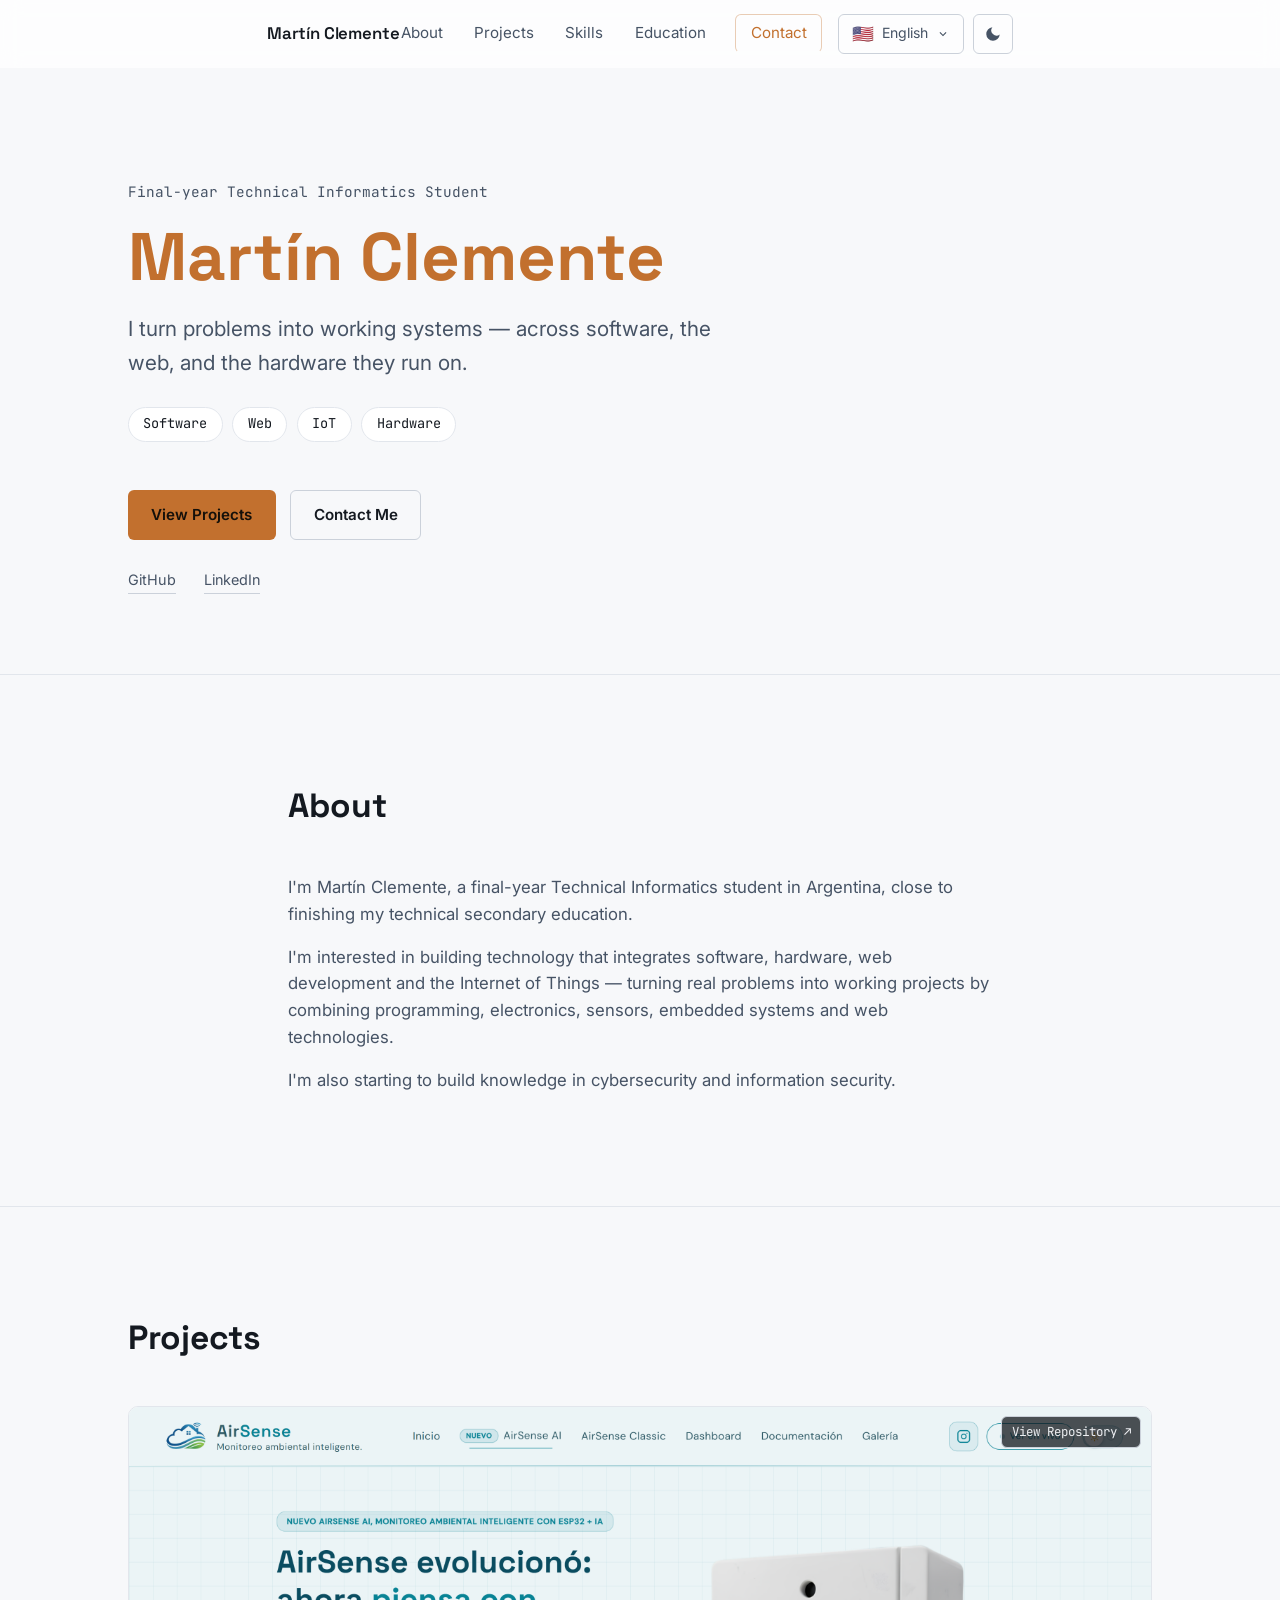
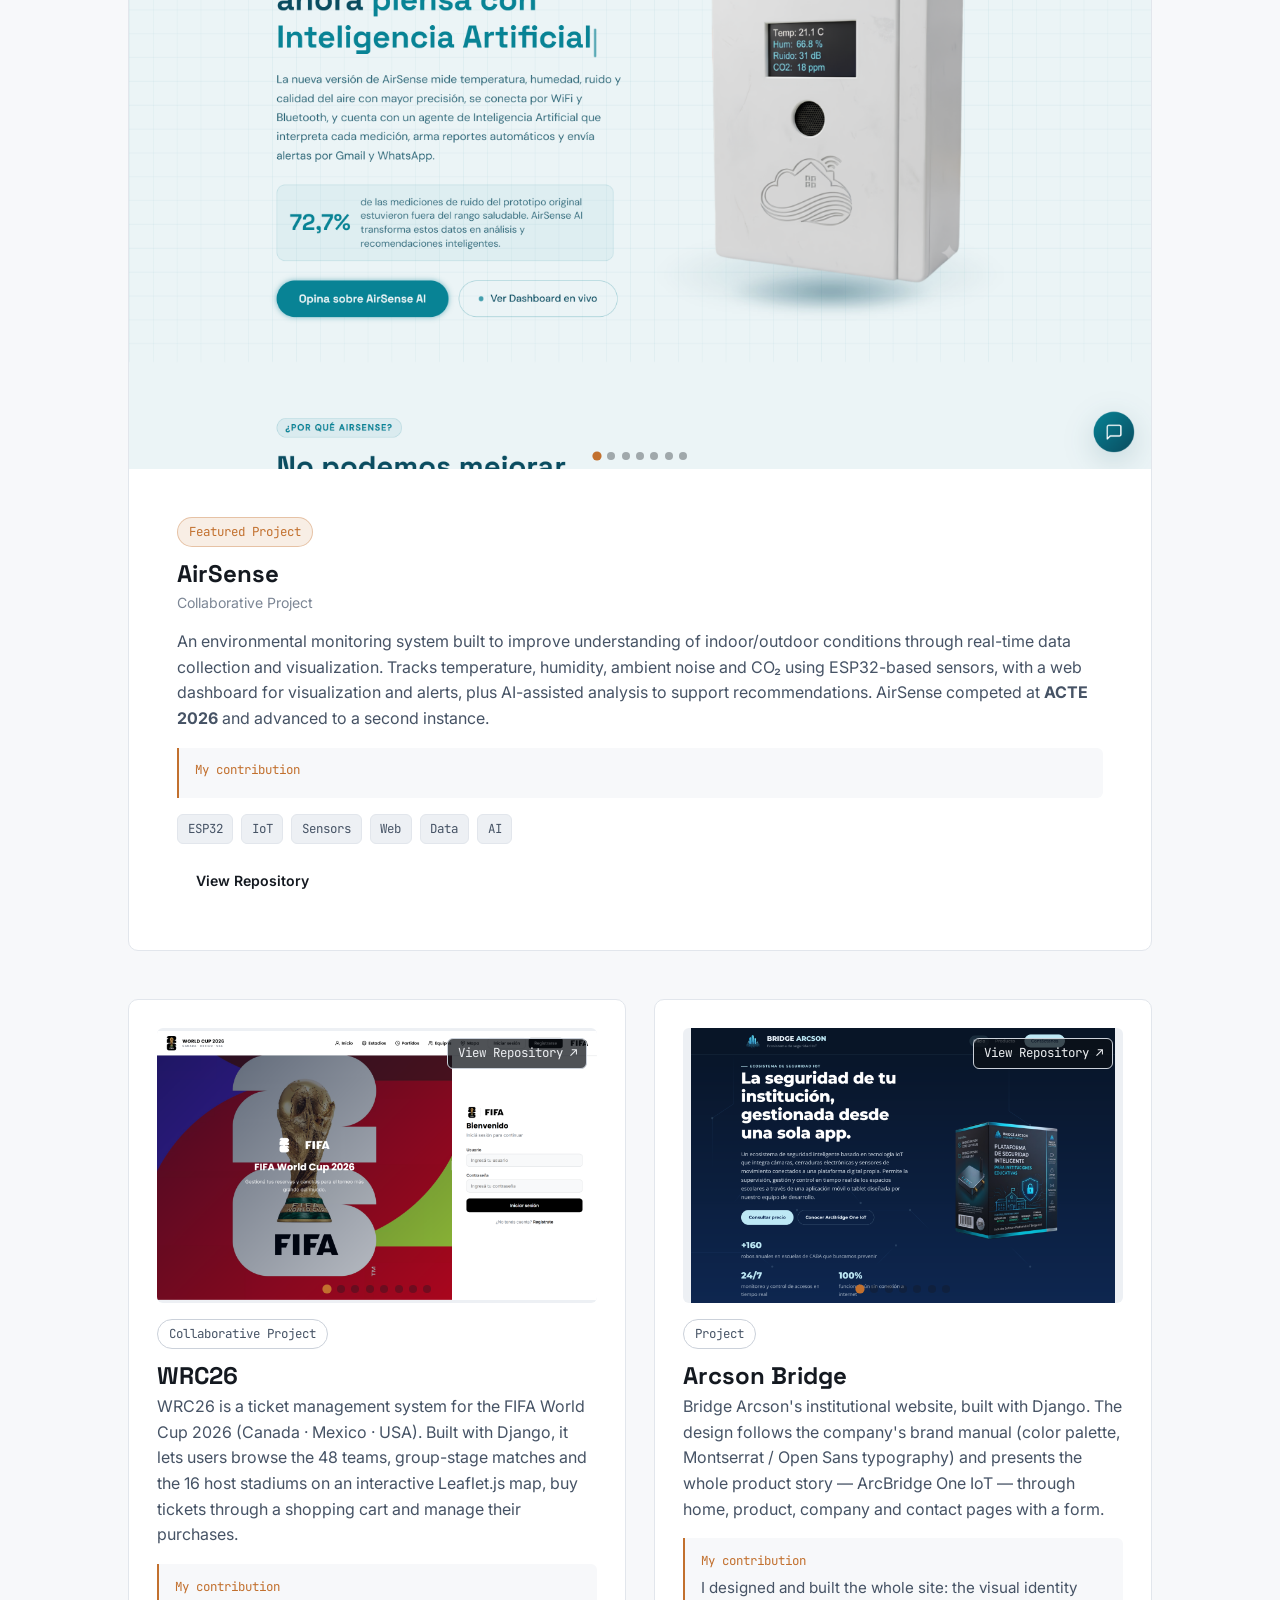
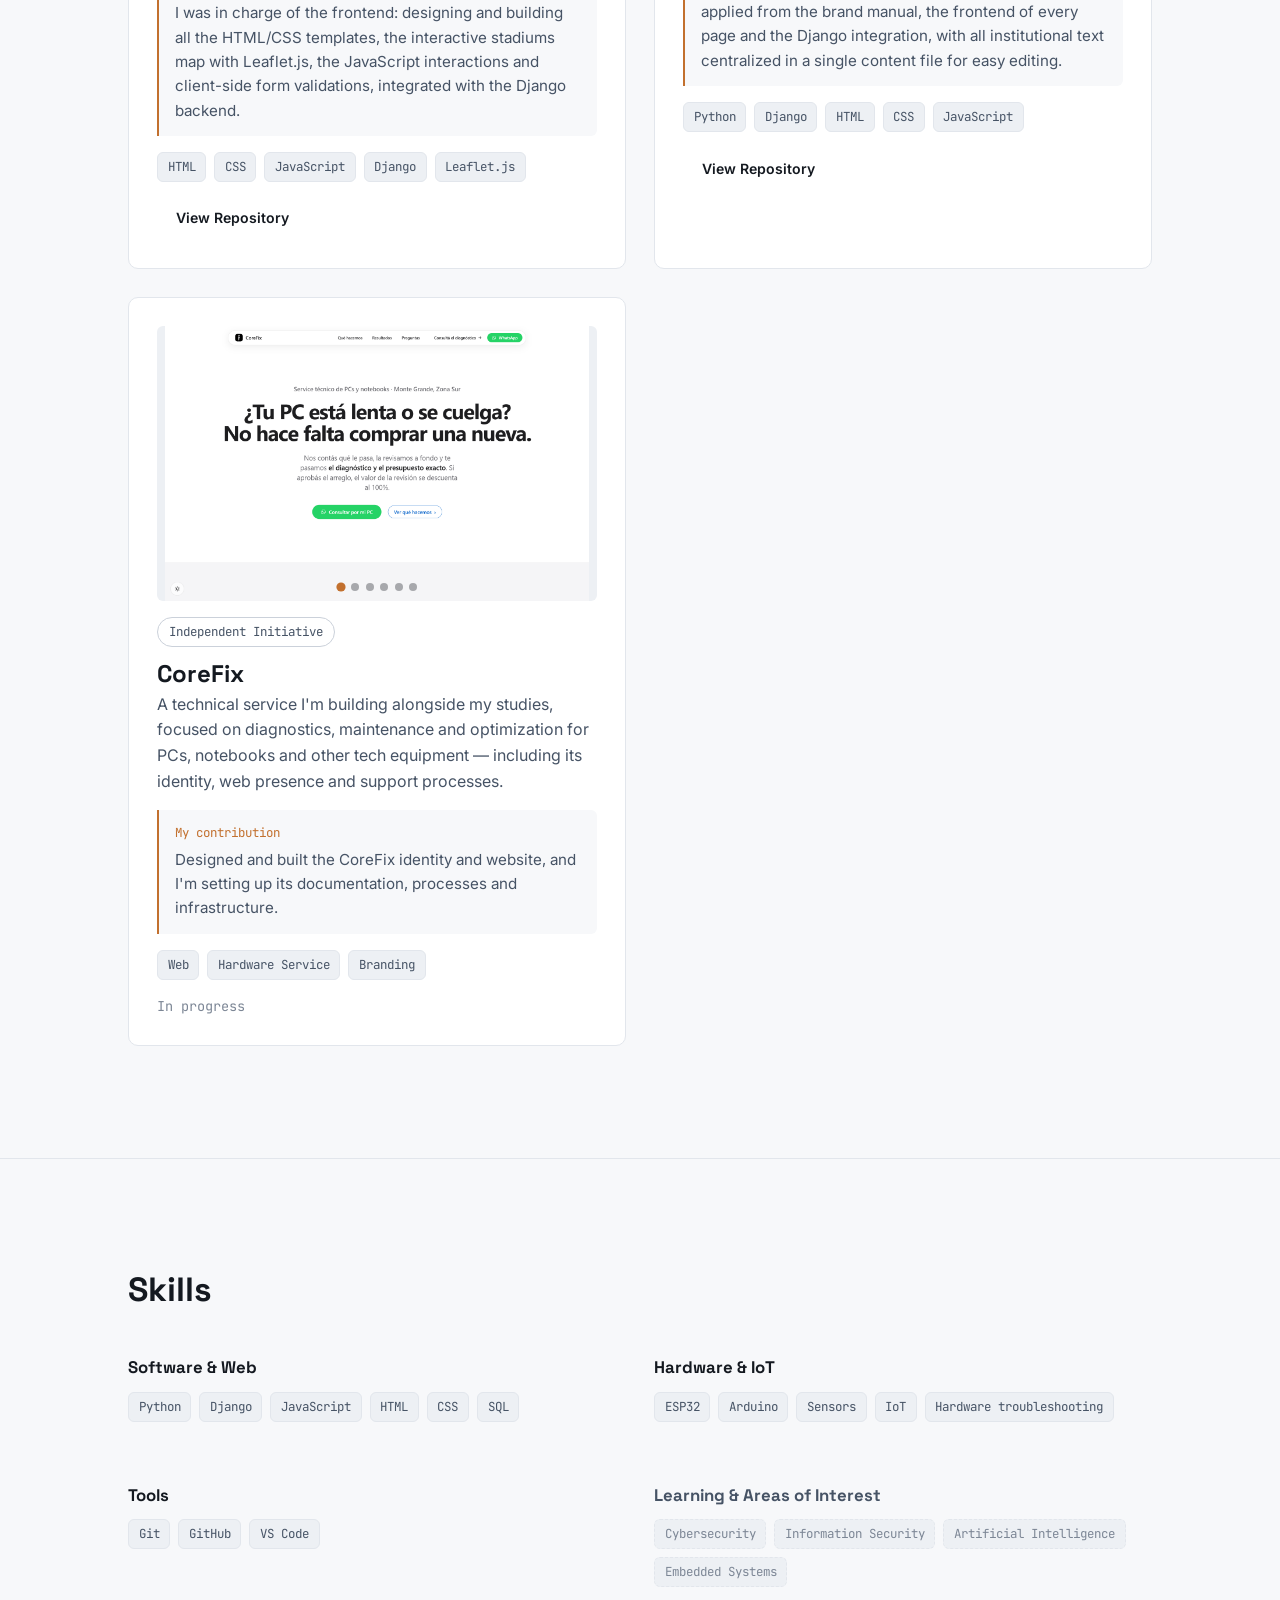
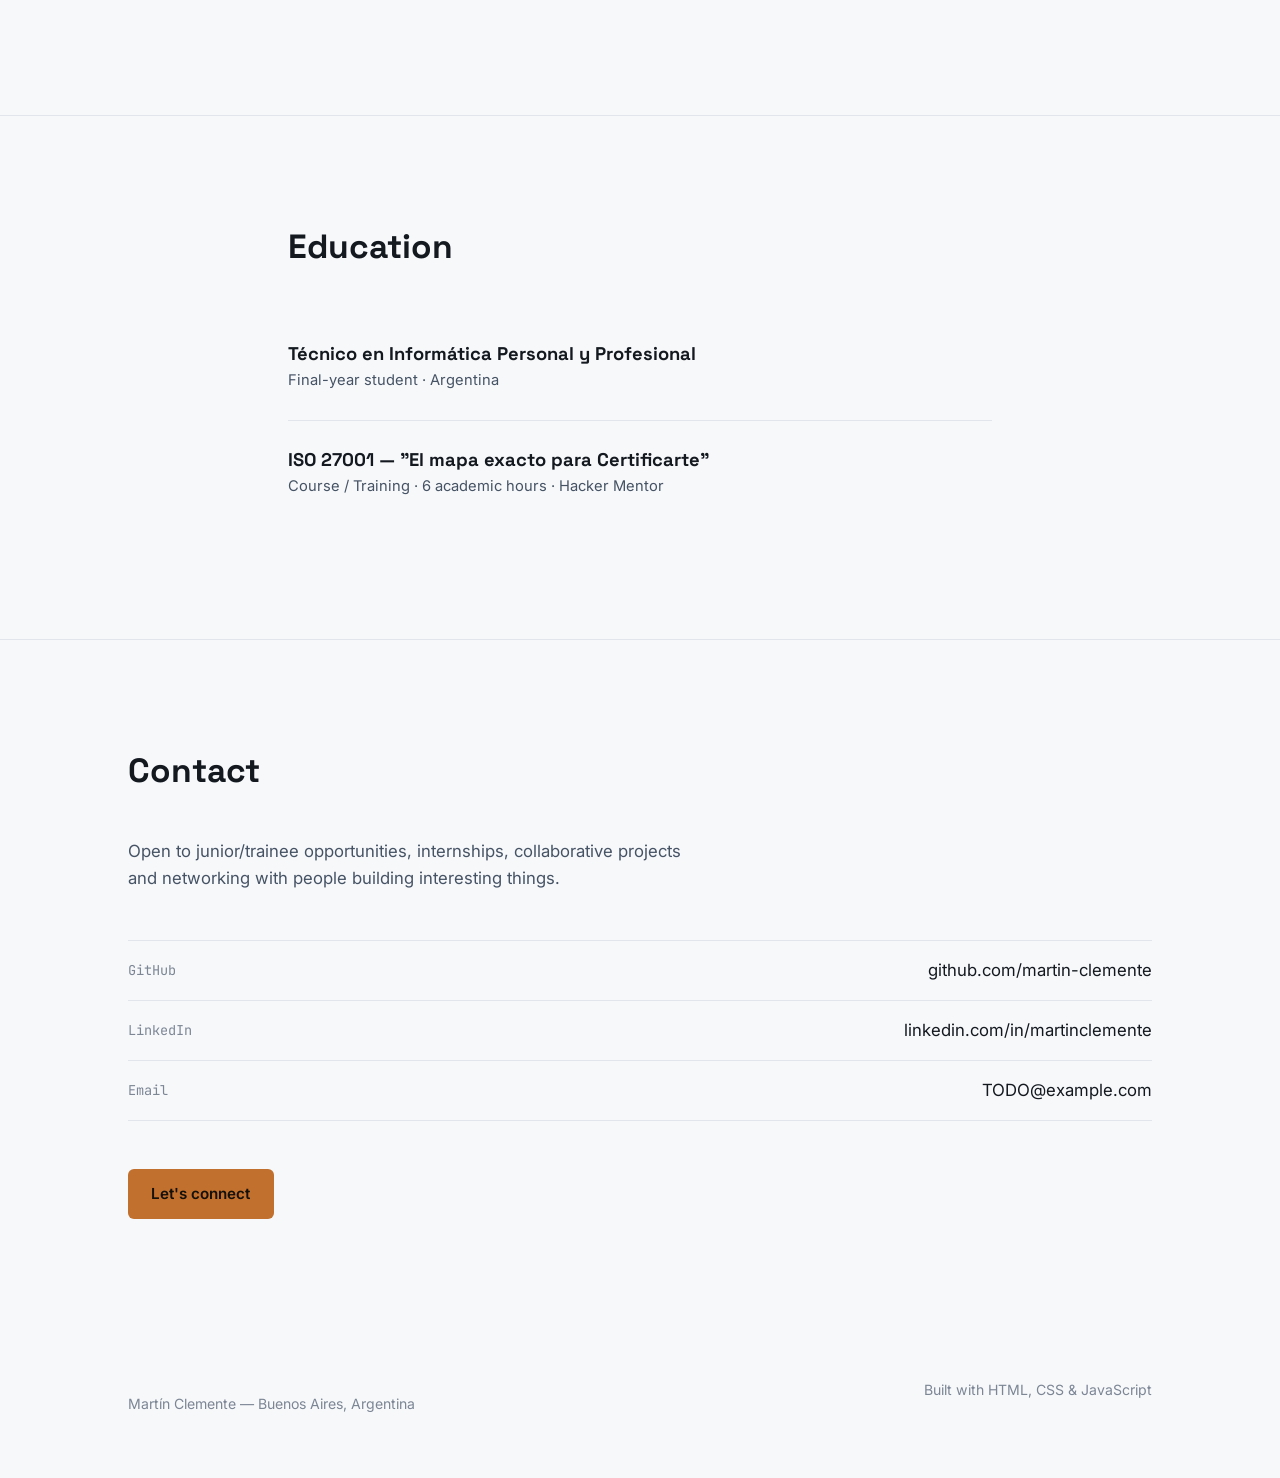
==== index.html @ e9905d2d "Portfolio 1.0" ====
<!DOCTYPE html>
<html lang="en">
<head>
  <meta charset="UTF-8">
  <meta name="viewport" content="width=device-width, initial-scale=1.0">
  <title data-i18n="meta.title">Martín Clemente | Software, Web &amp; IoT</title>
  <meta name="description" data-i18n-content="meta.description" content="Final-year Technical Informatics student building projects across software, web development, IoT and hardware.">

  <!-- Open Graph -->
  <meta property="og:title" data-i18n-content="meta.title" content="Martín Clemente | Software, Web & IoT">
  <meta property="og:description" data-i18n-content="meta.description" content="Final-year Technical Informatics student building projects across software, web development, IoT and hardware.">
  <meta property="og:type" content="website">
  <meta property="og:url" content="https://martin-clemente.github.io/">
  <!-- TODO: Add og:image once a portfolio screenshot/social card is ready -->

  <!-- Twitter/X -->
  <meta name="twitter:card" content="summary_large_image">
  <meta name="twitter:title" data-i18n-content="meta.title" content="Martín Clemente | Software, Web & IoT">
  <meta name="twitter:description" data-i18n-content="meta.description" content="Final-year Technical Informatics student building projects across software, web development, IoT and hardware.">

  <link rel="canonical" href="https://martin-clemente.github.io/">
  <meta name="theme-color" content="#0C1015">

  <!-- TODO: Replace with real favicon files in assets/icons -->
  <link rel="icon" href="data:,">

  <link rel="preconnect" href="https://fonts.googleapis.com">
  <link rel="preconnect" href="https://fonts.gstatic.com" crossorigin>
  <link href="https://fonts.googleapis.com/css2?family=Space+Grotesk:wght@500;600;700&family=Inter:wght@400;500;600&family=JetBrains+Mono:wght@400;500&display=swap" rel="stylesheet">

  <link rel="stylesheet" href="css/style.css">

  <!-- Set theme before first paint to avoid a flash of the wrong mode -->
  <script>
    (function () {
      try {
        var t = localStorage.getItem('theme');
        if (t !== 'light' && t !== 'dark') {
          t = window.matchMedia && window.matchMedia('(prefers-color-scheme: light)').matches ? 'light' : 'dark';
        }
        document.documentElement.setAttribute('data-theme', t);
      } catch (e) {
        document.documentElement.setAttribute('data-theme', 'dark');
      }
    })();
  </script>
</head>
<body>

  <a class="skip-link" href="#main" data-i18n="skip">Skip to content</a>

  <header class="site-header" id="site-header">
    <div class="container header-inner">
      <a href="#top" class="logo">Martín Clemente</a>

      <div class="header-right">
        <nav class="primary-nav" id="primary-nav" aria-label="Primary">
          <a href="#about" data-i18n="nav.about">About</a>
          <a href="#projects" data-i18n="nav.projects">Projects</a>
          <a href="#skills" data-i18n="nav.skills">Skills</a>
          <a href="#education" data-i18n="nav.education">Education</a>
          <a href="#contact" class="nav-cta" data-i18n="nav.contact">Contact</a>
        </nav>

        <div class="header-actions">
          <div class="lang-dropdown" id="lang-dropdown">
            <button type="button" class="lang-toggle" id="lang-toggle" aria-haspopup="menu" aria-expanded="false" aria-label="Switch language">
              <span class="lang-flag" id="lang-flag" aria-hidden="true">🇦🇷</span>
              <span class="flag-text" id="lang-name">Español</span>
              <svg class="arrow-language" xmlns="http://www.w3.org/2000/svg" width="24" height="24" viewBox="0 0 24 24" aria-hidden="true">
                <path d="M7.41 8.59 12 13.17l4.59-4.58L18 10l-6 6-6-6z"/>
              </svg>
            </button>

            <div class="lang-menu" id="lang-menu" role="menu" aria-label="Language">
              <button type="button" class="lang-option" data-lang-option="es" role="menuitemradio" aria-checked="false">
                <span class="lang-flag" aria-hidden="true">🇦🇷</span>
                <span class="flag-text">Español</span>
                <svg class="lang-check" xmlns="http://www.w3.org/2000/svg" width="16" height="16" viewBox="0 0 16 16" fill="currentColor" aria-hidden="true"><path d="M13.854 3.646a.5.5 0 0 1 0 .708l-7 7a.5.5 0 0 1-.708 0l-3.5-3.5a.5.5 0 1 1 .708-.708L6.5 10.293l6.646-6.647a.5.5 0 0 1 .708 0z"/></svg>
              </button>
              <button type="button" class="lang-option" data-lang-option="en" role="menuitemradio" aria-checked="true">
                <span class="lang-flag" aria-hidden="true">🇺🇸</span>
                <span class="flag-text">English</span>
                <svg class="lang-check" xmlns="http://www.w3.org/2000/svg" width="16" height="16" viewBox="0 0 16 16" fill="currentColor" aria-hidden="true"><path d="M13.854 3.646a.5.5 0 0 1 0 .708l-7 7a.5.5 0 0 1-.708 0l-3.5-3.5a.5.5 0 1 1 .708-.708L6.5 10.293l6.646-6.647a.5.5 0 0 1 .708 0z"/></svg>
              </button>
            </div>
          </div>

          <button type="button" class="theme-toggle" id="theme-toggle" title="Switch to light mode">
            <svg class="icon-sun" xmlns="http://www.w3.org/2000/svg" viewBox="0 0 24 24" aria-hidden="true"><path d="M12 17a5 5 0 1 0 0-10 5 5 0 0 0 0 10zm0 2a7 7 0 1 1 0-14 7 7 0 0 1 0 14zM11 1h2v3h-2V1zm0 19h2v3h-2v-3zm10-9h3v2h-3v-2zM0 11h3v2H0v-2zm16.95-6.36 1.41-1.42 2.12 2.13-1.41 1.41-2.12-2.12zM3.51 18.24l1.41-1.41 2.13 2.12-1.42 1.42-2.12-2.13zm0-12.48 2.13-2.12 1.41 1.41L4.93 7.17l-1.42-1.41zm14.96 12.48-2.13 2.12-1.41-1.41 2.12-2.13 1.42 1.41z"/></svg>
            <svg class="icon-moon" xmlns="http://www.w3.org/2000/svg" viewBox="0 0 24 24" aria-hidden="true"><path d="M21 12.8A9 9 0 1 1 11.2 3 7 7 0 0 0 21 12.8z"/></svg>
          </button>

          <button class="nav-toggle" id="nav-toggle" aria-expanded="false" aria-controls="primary-nav" aria-label="Open menu">
            <span></span><span></span><span></span>
          </button>
        </div>
      </div>
    </div>
  </header>

  <main id="main">

    <!-- HERO -->
    <section class="hero" id="top">
      <div class="container hero-inner">
        <p class="hero-eyebrow" data-i18n="hero.eyebrow">Final-year Technical Informatics Student</p>
        <h1 class="hero-name">Martín Clemente</h1>
        <p class="hero-tagline" data-i18n="hero.tagline">I turn problems into working systems — across software, the web, and the hardware they run on.</p>

        <ul class="hero-areas" aria-label="Areas of focus">
          <li>Software</li>
          <li>Web</li>
          <li>IoT</li>
          <li>Hardware</li>
        </ul>

        <div class="hero-actions">
          <a href="#projects" class="btn btn-primary" data-i18n="hero.viewProjects">View Projects</a>
          <a href="#contact" class="btn btn-ghost" data-i18n="hero.contactMe">Contact Me</a>
        </div>

        <div class="hero-links">
          <a href="https://github.com/martin-clemente" target="_blank" rel="noopener">GitHub</a>
          <a href="https://www.linkedin.com/in/martinclemente/" target="_blank" rel="noopener">LinkedIn</a>
        </div>
      </div>
    </section>

    <!-- ABOUT -->
    <section class="section" id="about">
      <div class="container about-grid">
        <h2 class="section-heading" data-i18n="about.heading">About</h2>
        <div class="about-body">
          <p data-i18n="about.p1">I'm Martín Clemente, a final-year Technical Informatics student in Argentina, close to finishing my technical secondary education.</p>
          <p data-i18n="about.p2">I'm interested in building technology that integrates software, hardware, web development and the Internet of Things — turning real problems into working projects by combining programming, electronics, sensors, embedded systems and web technologies.</p>
          <p data-i18n="about.p3">I'm also starting to build knowledge in cybersecurity and information security.</p>
        </div>
      </div>
    </section>

    <!-- PROJECTS -->
    <section class="section" id="projects">
      <div class="container">
        <h2 class="section-heading" data-i18n="projects.heading">Projects</h2>

        <!-- Featured: AirSense -->
        <article class="project project-featured">
          <div class="carousel project-media" data-carousel aria-roledescription="carousel" data-i18n-aria="carousel.airsenseLabel" aria-label="AirSense screenshots">
            <div class="carousel-slides" data-carousel-track>
              <img class="carousel-slide" src="assets/images/AirSense/AirSense1.png" alt="AirSense screenshot 1" loading="lazy" data-carousel-slide>
              <img class="carousel-slide" src="assets/images/AirSense/AirSense2.png" alt="AirSense screenshot 2" loading="lazy" data-carousel-slide>
              <img class="carousel-slide" src="assets/images/AirSense/AirSense3.png" alt="AirSense screenshot 3" loading="lazy" data-carousel-slide>
              <img class="carousel-slide" src="assets/images/AirSense/AirSense4.png" alt="AirSense screenshot 4" loading="lazy" data-carousel-slide>
              <img class="carousel-slide" src="assets/images/AirSense/AirSense5.png" alt="AirSense screenshot 5" loading="lazy" data-carousel-slide>
              <img class="carousel-slide" src="assets/images/AirSense/AirSense6.png" alt="AirSense screenshot 6" loading="lazy" data-carousel-slide>
              <img class="carousel-slide" src="assets/images/AirSense/AirSense7.png" alt="AirSense screenshot 7" loading="lazy" data-carousel-slide>
            </div>

            <button class="carousel-btn carousel-prev" type="button" data-carousel-prev data-i18n-aria="carousel.prev" aria-label="Previous screenshot">‹</button>
            <button class="carousel-btn carousel-next" type="button" data-carousel-next data-i18n-aria="carousel.next" aria-label="Next screenshot">›</button>

            <div class="carousel-dots" data-carousel-dots></div>

            <a class="carousel-repo-link" href="https://github.com/GustavoEstevez/Sistema_AirSense-" target="_blank" rel="noopener"><span data-i18n="btn.viewRepo">View Repository</span> ↗</a>
          </div>
          <div class="project-body">
            <span class="project-tag project-tag-featured" data-i18n="tag.featured">Featured Project</span>
            <h3>AirSense</h3>
            <span class="project-type" data-i18n="project.airsense.type">Collaborative Project</span>
            <p class="project-desc" data-i18n-html="project.airsense.desc">An environmental monitoring system built to improve understanding of indoor/outdoor conditions through real-time data collection and visualization. Tracks temperature, humidity, ambient noise and CO₂ using ESP32-based sensors, with a web dashboard for visualization and alerts, plus AI-assisted analysis to support recommendations. AirSense competed at <strong>ACTE 2026</strong> and advanced to a second instance.</p>

            <div class="project-contribution">
              <span class="contribution-label" data-i18n="contribution.label">My contribution</span>
              <p><!-- TODO: Describe exact responsibilities on AirSense (e.g. firmware, dashboard, sensor integration, data pipeline) --></p>
            </div>

            <ul class="tech-tags">
              <li>ESP32</li><li>IoT</li><li data-i18n="tag.sensors">Sensors</li><li>Web</li><li data-i18n="tag.data">Data</li><li data-i18n="tag.ai">AI</li>
            </ul>

            <div class="project-links">
              <a href="https://github.com/GustavoEstevez/Sistema_AirSense-" target="_blank" rel="noopener" class="btn btn-small" data-i18n="btn.viewRepo">View Repository</a>
            </div>
          </div>
        </article>

        <!-- Grid of other projects -->
        <div class="project-grid">

          <!-- WRC26 -->
          <article class="project project-card">
            <div class="carousel project-media project-media-card" data-carousel aria-roledescription="carousel" data-i18n-aria="carousel.wrc26Label" aria-label="WRC26 screenshots">
              <div class="carousel-slides" data-carousel-track>
                <img class="carousel-slide" src="assets/images/WRC26/127.0.0.1-login.png" alt="WRC26 login screen" loading="lazy" data-carousel-slide>
                <img class="carousel-slide" src="assets/images/WRC26/127.0.0.1-equipos.png" alt="WRC26 teams screen" loading="lazy" data-carousel-slide>
                <img class="carousel-slide" src="assets/images/WRC26/127.0.0.1-partidos.png" alt="WRC26 matches screen" loading="lazy" data-carousel-slide>
                <img class="carousel-slide" src="assets/images/WRC26/127.0.0.1-mapa.png" alt="WRC26 map screen" loading="lazy" data-carousel-slide>
                <img class="carousel-slide" src="assets/images/WRC26/127.0.0.1-mapa2.png" alt="WRC26 map screen 2" loading="lazy" data-carousel-slide>
                <img class="carousel-slide" src="assets/images/WRC26/127.0.0.1-mapa3.png" alt="WRC26 map screen 3" loading="lazy" data-carousel-slide>
                <img class="carousel-slide" src="assets/images/WRC26/screenshot%202%20WRC26.png" alt="WRC26 screenshot 2" loading="lazy" data-carousel-slide>
                <img class="carousel-slide" src="assets/images/WRC26/screenshot%203%20WRC26.png" alt="WRC26 screenshot 3" loading="lazy" data-carousel-slide>
              </div>

              <button class="carousel-btn carousel-prev" type="button" data-carousel-prev data-i18n-aria="carousel.prev" aria-label="Previous screenshot">‹</button>
              <button class="carousel-btn carousel-next" type="button" data-carousel-next data-i18n-aria="carousel.next" aria-label="Next screenshot">›</button>

              <div class="carousel-dots" data-carousel-dots></div>

              <a class="carousel-repo-link" href="https://github.com/GustavoEstevez/WRC26" target="_blank" rel="noopener"><span data-i18n="btn.viewRepo">View Repository</span> ↗</a>
            </div>
            <span class="project-tag" data-i18n="tag.collaborative">Collaborative Project</span>
            <h3>WRC26</h3>
            <p class="project-desc" data-i18n="project.wrc26.desc">WRC26 is a ticket management system for the FIFA World Cup 2026 (Canada · Mexico · USA). Built with Django, it lets users browse the 48 teams, group-stage matches and the 16 host stadiums on an interactive Leaflet.js map, buy tickets through a shopping cart and manage their purchases.</p>

            <div class="project-contribution">
              <span class="contribution-label" data-i18n="contribution.label">My contribution</span>
              <p data-i18n="project.wrc26.contribution">I was in charge of the frontend: designing and building all the HTML/CSS templates, the interactive stadiums map with Leaflet.js, the JavaScript interactions and client-side form validations, integrated with the Django backend.</p>
            </div>

            <ul class="tech-tags">
              <li>HTML</li><li>CSS</li><li>JavaScript</li><li>Django</li><li>Leaflet.js</li>
            </ul>

            <div class="project-links">
              <a href="https://github.com/GustavoEstevez/WRC26" target="_blank" rel="noopener" class="btn btn-small" data-i18n="btn.viewRepo">View Repository</a>
            </div>
          </article>

          <!-- Arcson Bridge -->
          <article class="project project-card">
            <div class="carousel project-media project-media-card" data-carousel aria-roledescription="carousel" data-i18n-aria="carousel.arcsonLabel" aria-label="Arcson Bridge screenshots">
              <div class="carousel-slides" data-carousel-track>
                <img class="carousel-slide" src="assets/images/BridgeArcson/bridgearcson1.png" alt="Arcson Bridge screenshot 1" loading="lazy" data-carousel-slide>
                <img class="carousel-slide" src="assets/images/BridgeArcson/bridgearcson2.png" alt="Arcson Bridge screenshot 2" loading="lazy" data-carousel-slide>
                <img class="carousel-slide" src="assets/images/BridgeArcson/bridgearcson3.png" alt="Arcson Bridge screenshot 3" loading="lazy" data-carousel-slide>
                <img class="carousel-slide" src="assets/images/BridgeArcson/bridgearcson4.png" alt="Arcson Bridge screenshot 4" loading="lazy" data-carousel-slide>
                <img class="carousel-slide" src="assets/images/BridgeArcson/bridgearcson6.png" alt="Arcson Bridge screenshot 6" loading="lazy" data-carousel-slide>
                <img class="carousel-slide" src="assets/images/BridgeArcson/bridgearcson7.png" alt="Arcson Bridge screenshot 7" loading="lazy" data-carousel-slide>
                <img class="carousel-slide" src="assets/images/BridgeArcson/127.0.0.1-producto.png" alt="Arcson Bridge product page screenshot" loading="lazy" data-carousel-slide>
              </div>

              <button class="carousel-btn carousel-prev" type="button" data-carousel-prev data-i18n-aria="carousel.prev" aria-label="Previous screenshot">‹</button>
              <button class="carousel-btn carousel-next" type="button" data-carousel-next data-i18n-aria="carousel.next" aria-label="Next screenshot">›</button>

              <div class="carousel-dots" data-carousel-dots></div>

              <a class="carousel-repo-link" href="https://github.com/martin-clemente/bridge-arcson" target="_blank" rel="noopener"><span data-i18n="btn.viewRepo">View Repository</span> ↗</a>
            </div>
            <span class="project-tag" data-i18n="tag.project">Project</span>
            <h3>Arcson Bridge</h3>
            <p class="project-desc" data-i18n="project.arcson.desc">Bridge Arcson's institutional website, built with Django. The design follows the company's brand manual (color palette, Montserrat / Open Sans typography) and presents the whole product story — ArcBridge One IoT — through home, product, company and contact pages with a form.</p>

            <div class="project-contribution">
              <span class="contribution-label" data-i18n="contribution.label">My contribution</span>
              <p data-i18n="project.arcson.contribution">I designed and built the whole site: the visual identity applied from the brand manual, the frontend of every page and the Django integration, with all institutional text centralized in a single content file for easy editing.</p>
            </div>

            <ul class="tech-tags">
              <li>Python</li><li>Django</li><li>HTML</li><li>CSS</li><li>JavaScript</li>
            </ul>

            <div class="project-links">
              <a href="https://github.com/martin-clemente/bridge-arcson" target="_blank" rel="noopener" class="btn btn-small" data-i18n="btn.viewRepo">View Repository</a>
            </div>
          </article>

          <!-- CoreFix -->
          <article class="project project-card">
            <div class="carousel project-media project-media-card" data-carousel aria-roledescription="carousel" data-i18n-aria="carousel.corefixLabel" aria-label="CoreFix screenshots">
              <div class="carousel-slides" data-carousel-track>
                <img class="carousel-slide" src="assets/images/CoreFix/corefix-pc.github.io-landing.png" alt="CoreFix landing page screenshot" loading="lazy" data-carousel-slide>
                <img class="carousel-slide" src="assets/images/CoreFix/corefix-pc.github.io-landing2.png" alt="CoreFix landing page screenshot 2" loading="lazy" data-carousel-slide>
                <img class="carousel-slide" src="assets/images/CoreFix/corefix-pc.github.io-landing3.png" alt="CoreFix landing page screenshot 3" loading="lazy" data-carousel-slide>
                <img class="carousel-slide" src="assets/images/CoreFix/corefix-pc.github.io-landing4.png" alt="CoreFix landing page screenshot 4" loading="lazy" data-carousel-slide>
                <img class="carousel-slide" src="assets/images/CoreFix/corefix-pc.github.io-landing5.png" alt="CoreFix landing page screenshot 5" loading="lazy" data-carousel-slide>
                <img class="carousel-slide" src="assets/images/CoreFix/corefix-pc.github.io-landing6.png" alt="CoreFix landing page screenshot 6" loading="lazy" data-carousel-slide>
              </div>

              <button class="carousel-btn carousel-prev" type="button" data-carousel-prev data-i18n-aria="carousel.prev" aria-label="Previous screenshot">‹</button>
              <button class="carousel-btn carousel-next" type="button" data-carousel-next data-i18n-aria="carousel.next" aria-label="Next screenshot">›</button>

              <div class="carousel-dots" data-carousel-dots></div>
            </div>
            <span class="project-tag" data-i18n="tag.independent">Independent Initiative</span>
            <h3>CoreFix</h3>
            <p class="project-desc" data-i18n="project.corefix.desc">A technical service I'm building alongside my studies, focused on diagnostics, maintenance and optimization for PCs, notebooks and other tech equipment — including its identity, web presence and support processes.</p>

            <div class="project-contribution">
              <span class="contribution-label" data-i18n="contribution.label">My contribution</span>
              <p data-i18n="project.corefix.contribution">Designed and built the CoreFix identity and website, and I'm setting up its documentation, processes and infrastructure.</p>
            </div>

            <ul class="tech-tags">
              <li>Web</li><li data-i18n="tag.hwService">Hardware Service</li><li data-i18n="tag.branding">Branding</li>
            </ul>

            <div class="project-links">
              <!-- TODO: Add CoreFix live site / repository link -->
              <span class="project-status" data-i18n="status.inProgress">In progress</span>
            </div>
          </article>

        </div>
      </div>
    </section>

    <!-- SKILLS -->
    <section class="section" id="skills">
      <div class="container">
        <h2 class="section-heading" data-i18n="skills.heading">Skills</h2>

        <div class="skills-grid">
          <div class="skill-group">
            <h3 data-i18n="skills.software">Software &amp; Web</h3>
            <ul class="tech-tags">
              <li>Python</li><li>Django</li><li>JavaScript</li><li>HTML</li><li>CSS</li><li>SQL</li>
            </ul>
          </div>

          <div class="skill-group">
            <h3 data-i18n="skills.hardware">Hardware &amp; IoT</h3>
            <ul class="tech-tags">
              <li>ESP32</li><li>Arduino</li><li data-i18n="tag.sensors">Sensors</li><li>IoT</li><li data-i18n="tag.hwTroubleshooting">Hardware troubleshooting</li>
            </ul>
          </div>

          <div class="skill-group">
            <h3 data-i18n="skills.tools">Tools</h3>
            <ul class="tech-tags">
              <li>Git</li><li>GitHub</li><li>VS Code</li>
            </ul>
          </div>

          <div class="skill-group skill-group-learning">
            <h3 data-i18n="skills.learning">Learning &amp; Areas of Interest</h3>
            <ul class="tech-tags tech-tags-learning">
              <li data-i18n="tag.cybersecurity">Cybersecurity</li><li data-i18n="tag.infoSecurity">Information Security</li><li data-i18n="tag.aiFull">Artificial Intelligence</li><li data-i18n="tag.embedded">Embedded Systems</li>
            </ul>
          </div>
        </div>
      </div>
    </section>

    <!-- EDUCATION -->
    <section class="section" id="education">
      <div class="container education-grid">
        <h2 class="section-heading" data-i18n="education.heading">Education</h2>

        <div>
          <article class="edu-item">
            <h3>Técnico en Informática Personal y Profesional</h3>
            <p class="edu-meta" data-i18n="education.meta1">Final-year student · Argentina <!-- TODO: Add institution name and exact dates --></p>
          </article>

          <article class="edu-item">
            <h3>ISO 27001 — "El mapa exacto para Certificarte"</h3>
            <p class="edu-meta" data-i18n="education.meta2">Course / Training · 6 academic hours · Hacker Mentor</p>
          </article>
        </div>
      </div>
    </section>

    <!-- CONTACT -->
    <section class="section section-contact" id="contact">
      <div class="container">
        <h2 class="section-heading" data-i18n="contact.heading">Contact</h2>
        <p class="contact-lead" data-i18n="contact.lead">Open to junior/trainee opportunities, internships, collaborative projects and networking with people building interesting things.</p>

        <div class="contact-links">
          <a href="https://github.com/martin-clemente" target="_blank" rel="noopener" class="contact-link">
            <span class="contact-label">GitHub</span>
            <span class="contact-value">github.com/martin-clemente</span>
          </a>
          <a href="https://www.linkedin.com/in/martinclemente/" target="_blank" rel="noopener" class="contact-link">
            <span class="contact-label">LinkedIn</span>
            <span class="contact-value">linkedin.com/in/martinclemente</span>
          </a>
          <a href="mailto:TODO@example.com" class="contact-link">
            <span class="contact-label" data-i18n="contact.email">Email</span>
            <span class="contact-value"><!-- TODO: Add real email address -->TODO@example.com</span>
          </a>
        </div>

        <a href="mailto:TODO@example.com" class="btn btn-primary contact-cta" data-i18n="contact.cta">Let's connect</a>
      </div>
    </section>

  </main>

  <footer class="site-footer">
    <div class="container footer-inner">
      <p>Martín Clemente — Buenos Aires, Argentina</p>
      <p class="footer-meta" data-i18n="footer.built">Built with HTML, CSS &amp; JavaScript</p>
    </div>
  </footer>

  <script src="js/script.js"></script>
</body>
</html>
---- css/style.css ----
/* ==========================================================================
   Martín Clemente — Portfolio
   ========================================================================== */

:root {
  /* Color */
  --bg: #0C1015;
  --bg-surface: #12171E;
  --bg-surface-2: #191F28;
  --border: #262D38;
  --border-strong: #333C4A;
  --text-primary: #EDEFF2;
  --text-secondary: #9AA3B2;
  --text-muted: #6B7383;
  --accent: #D98F4E;
  --accent-soft: rgba(217, 143, 78, 0.12);
  --accent-border: rgba(217, 143, 78, 0.35);

  /* Header */
  --header-bg: rgba(12, 16, 21, 0.75);
  --header-bg-scrolled: rgba(12, 16, 21, 0.92);

  /* Translucent overlays on top of screenshots (stay dark in both themes) */
  --overlay-bg: rgba(12, 16, 21, 0.72);
  --overlay-bg-hover: #232A35;
  --overlay-grad: rgba(12, 16, 21, 0.92);
  --overlay-text: #EDEFF2;
  --carousel-dot-idle: rgba(237, 239, 242, 0.4);

  /* Type */
  --font-display: 'Space Grotesk', 'Segoe UI', sans-serif;
  --font-body: 'Inter', 'Segoe UI', sans-serif;
  --font-mono: 'JetBrains Mono', 'Courier New', monospace;

  /* Spacing */
  --space-xs: 0.5rem;
  --space-sm: 1rem;
  --space-md: 1.75rem;
  --space-lg: 3rem;
  --space-xl: 5rem;
  --space-2xl: 7rem;

  --radius: 10px;
  --radius-sm: 6px;
  --max-width: 1080px;

  --header-h: 68px;
}

/* ---------- Light theme ---------- */
/* Applied via <html data-theme="light"> (see head inline script + js/script.js) */
html[data-theme="light"] {
  --bg: #F7F8FA;
  --bg-surface: #FFFFFF;
  --bg-surface-2: #EDF0F4;
  --border: #E2E6EC;
  --border-strong: #CBD1DA;
  --text-primary: #141920;
  --text-secondary: #465365;
  --text-muted: #7C8695;
  --accent: #C2702E;
  --accent-soft: rgba(194, 112, 46, 0.12);
  --accent-border: rgba(194, 112, 46, 0.35);

  --header-bg: rgba(255, 255, 255, 0.75);
  --header-bg-scrolled: rgba(255, 255, 255, 0.92);

  --carousel-dot-idle: rgba(20, 25, 32, 0.35);
}

/* Smooth theme switch */
body { transition: background-color 0.25s ease, color 0.25s ease; }

/* Reset */
*, *::before, *::after { box-sizing: border-box; }
html { scroll-behavior: smooth; scroll-padding-top: calc(var(--header-h) + 12px); }
body {
  margin: 0;
  background: var(--bg);
  color: var(--text-primary);
  font-family: var(--font-body);
  font-size: 16px;
  line-height: 1.6;
  -webkit-font-smoothing: antialiased;
}
img { max-width: 100%; display: block; }
a { color: inherit; text-decoration: none; }
ul { list-style: none; margin: 0; padding: 0; }
h1, h2, h3 { font-family: var(--font-display); margin: 0; line-height: 1.15; }

.container {
  max-width: var(--max-width);
  margin: 0 auto;
  padding: 0 var(--space-md);
}

.skip-link {
  position: absolute;
  left: -999px;
  top: 0;
  background: var(--accent);
  color: #14100A;
  padding: 0.75rem 1.25rem;
  z-index: 200;
  border-radius: 0 0 var(--radius-sm) 0;
}
.skip-link:focus { left: 0; }

:focus-visible {
  outline: 2px solid var(--accent);
  outline-offset: 3px;
}

/* ---------- Header ---------- */
.site-header {
  position: sticky;
  top: 0;
  z-index: 100;
  height: var(--header-h);
  display: flex;
  align-items: center;
  background: var(--header-bg);
  backdrop-filter: blur(10px);
  border-bottom: 1px solid transparent;
  transition: border-color 0.25s ease, background 0.25s ease;
}
.site-header.scrolled {
  border-bottom-color: var(--border);
  background: var(--header-bg-scrolled);
}
.header-inner {
  display: flex;
  align-items: center;
  justify-content: space-between;
}
.header-right {
  display: flex;
  align-items: center;
  gap: var(--space-sm);
}
.header-actions {
  display: flex;
  align-items: center;
  gap: 0.6rem;
}
.logo {
  font-family: var(--font-display);
  font-weight: 600;
  font-size: 1.05rem;
  letter-spacing: -0.01em;
}
.primary-nav {
  display: flex;
  align-items: center;
  gap: var(--space-md);
}
.primary-nav a {
  color: var(--text-secondary);
  font-size: 0.95rem;
  padding: 0.4rem 0.1rem;
  border-bottom: 1px solid transparent;
  transition: color 0.15s ease, border-color 0.15s ease;
}
.primary-nav a:hover,
.primary-nav a:focus-visible { color: var(--text-primary); }
.nav-cta {
  color: var(--accent) !important;
  border: 1px solid var(--accent-border);
  border-radius: var(--radius-sm);
  padding: 0.4rem 0.9rem !important;
}
.nav-cta:hover { background: var(--accent-soft); }

.lang-dropdown { position: relative; }
.lang-toggle {
  display: inline-flex;
  align-items: center;
  gap: 0.5rem;
  font-family: var(--font-body);
  font-size: 0.88rem;
  color: var(--text-secondary);
  background: none;
  border: 1px solid var(--border-strong);
  border-radius: var(--radius-sm);
  padding: 0.4rem 0.8rem;
  min-height: 40px;
  cursor: pointer;
  transition: border-color 0.15s ease, color 0.15s ease;
}
.lang-toggle:hover,
.lang-toggle:focus-visible {
  border-color: var(--accent);
  color: var(--accent);
}
.lang-flag { font-size: 1.1rem; line-height: 1; }

.theme-toggle {
  display: inline-flex;
  align-items: center;
  justify-content: center;
  width: 40px;
  height: 40px;
  padding: 0;
  flex-shrink: 0;
  background: none;
  border: 1px solid var(--border-strong);
  border-radius: var(--radius-sm);
  color: var(--text-secondary);
  cursor: pointer;
  transition: border-color 0.15s ease, color 0.15s ease;
}
.theme-toggle:hover,
.theme-toggle:focus-visible {
  border-color: var(--accent);
  color: var(--accent);
}
.theme-toggle svg {
  width: 18px;
  height: 18px;
  fill: currentColor;
}
html:not([data-theme="light"]) .theme-toggle .icon-moon,
html[data-theme="light"] .theme-toggle .icon-sun { display: none; }
.flag-text { line-height: 1; white-space: nowrap; }
.arrow-language {
  width: 14px;
  height: 14px;
  fill: currentColor;
  transition: transform 0.2s ease;
}
.lang-dropdown.open .arrow-language { transform: rotate(180deg); }

.lang-menu {
  position: absolute;
  top: calc(100% + 6px);
  right: 0;
  min-width: 180px;
  background: var(--bg-surface);
  border: 1px solid var(--border-strong);
  border-radius: var(--radius-sm);
  padding: 0.3rem;
  opacity: 0;
  visibility: hidden;
  transform: translateY(-6px);
  transition: opacity 0.15s ease, transform 0.15s ease;
  z-index: 3;
}
.lang-dropdown.open .lang-menu {
  opacity: 1;
  visibility: visible;
  transform: translateY(0);
}
.lang-option {
  display: flex;
  align-items: center;
  gap: 0.6rem;
  width: 100%;
  padding: 0.5rem 0.7rem;
  background: none;
  border: none;
  border-radius: var(--radius-sm);
  font-family: var(--font-body);
  font-size: 0.92rem;
  color: var(--text-secondary);
  text-align: left;
  cursor: pointer;
}
.lang-option:hover,
.lang-option:focus-visible {
  background: var(--bg-surface-2);
  color: var(--text-primary);
}
.lang-option .flag-text { flex: 1; }
.lang-option .lang-flag { font-size: 1rem; }
.lang-check {
  width: 16px;
  height: 16px;
  fill: var(--accent);
  opacity: 0;
  transition: opacity 0.15s ease;
}
.lang-option.active { color: var(--text-primary); }
.lang-option.active .lang-check { opacity: 1; }

.nav-toggle {
  display: none;
  width: 40px;
  height: 40px;
  background: none;
  border: 1px solid var(--border);
  border-radius: var(--radius-sm);
  flex-direction: column;
  align-items: center;
  justify-content: center;
  gap: 5px;
  cursor: pointer;
}
.nav-toggle span {
  width: 18px;
  height: 2px;
  background: var(--text-primary);
  transition: transform 0.2s ease, opacity 0.2s ease;
}
.nav-toggle[aria-expanded="true"] span:nth-child(1) { transform: translateY(7px) rotate(45deg); }
.nav-toggle[aria-expanded="true"] span:nth-child(2) { opacity: 0; }
.nav-toggle[aria-expanded="true"] span:nth-child(3) { transform: translateY(-7px) rotate(-45deg); }

/* ---------- Hero ---------- */
.hero {
  padding: var(--space-2xl) 0 var(--space-xl);
  border-bottom: 1px solid var(--border);
}
.hero-eyebrow {
  font-family: var(--font-mono);
  color: var(--text-secondary);
  font-size: 0.9rem;
  margin: 0 0 var(--space-sm);
  opacity: 0;
  animation: rise 0.6s ease forwards;
}
.hero-name {
  font-size: clamp(2.6rem, 6vw, 4.2rem);
  font-weight: 700;
  color: var(--accent);
  margin-bottom: var(--space-sm);
  opacity: 0;
  animation: rise 0.6s ease 0.08s forwards;
}
.hero-tagline {
  max-width: 46ch;
  font-size: clamp(1.05rem, 2vw, 1.3rem);
  color: var(--text-secondary);
  margin: 0 0 var(--space-md);
  opacity: 0;
  animation: rise 0.6s ease 0.16s forwards;
}
.hero-areas {
  display: flex;
  flex-wrap: wrap;
  gap: 0.6rem;
  margin-bottom: var(--space-lg);
  opacity: 0;
  animation: rise 0.6s ease 0.24s forwards;
}
.hero-areas li {
  font-family: var(--font-mono);
  font-size: 0.85rem;
  color: var(--text-primary);
  background: var(--bg-surface);
  border: 1px solid var(--border);
  border-radius: 999px;
  padding: 0.35rem 0.9rem;
}
.hero-actions {
  display: flex;
  flex-wrap: wrap;
  gap: 0.9rem;
  margin-bottom: var(--space-md);
  opacity: 0;
  animation: rise 0.6s ease 0.32s forwards;
}
.hero-links {
  display: flex;
  gap: var(--space-md);
  opacity: 0;
  animation: rise 0.6s ease 0.4s forwards;
}
.hero-links a {
  color: var(--text-secondary);
  font-size: 0.9rem;
  border-bottom: 1px solid var(--border-strong);
  padding-bottom: 2px;
  transition: color 0.15s ease, border-color 0.15s ease;
}
.hero-links a:hover,
.hero-links a:focus-visible { color: var(--accent); border-color: var(--accent); }

@keyframes rise {
  from { opacity: 0; transform: translateY(10px); }
  to { opacity: 1; transform: translateY(0); }
}

/* ---------- Buttons ---------- */
.btn {
  display: inline-flex;
  align-items: center;
  justify-content: center;
  font-family: var(--font-body);
  font-weight: 600;
  font-size: 0.95rem;
  padding: 0.75rem 1.4rem;
  border-radius: var(--radius-sm);
  border: 1px solid transparent;
  cursor: pointer;
  transition: transform 0.12s ease, background 0.15s ease, border-color 0.15s ease;
  min-height: 44px;
}
.btn-primary { background: var(--accent); color: #14100A; }
.btn-primary:hover { transform: translateY(-1px); background: #E4A567; }
.btn-ghost { border-color: var(--border-strong); color: var(--text-primary); }
.btn-ghost:hover { border-color: var(--accent); color: var(--accent); }
.btn-small { padding: 0.55rem 1.1rem; font-size: 0.88rem; min-height: 38px; }

/* ---------- Sections ---------- */
.section { padding: var(--space-2xl) 0; border-bottom: 1px solid var(--border); }
.section:last-of-type { border-bottom: none; }
.section-heading {
  font-size: clamp(1.6rem, 3vw, 2.1rem);
  margin-bottom: var(--space-lg);
}

/* About */
.about-grid { max-width: 760px; }
.about-body p { color: var(--text-secondary); font-size: 1.05rem; margin: 0 0 1rem; }
.about-body p:last-child { margin-bottom: 0; }

/* ---------- Projects ---------- */
.project-featured {
  display: flex;
  flex-direction: column;
  background: var(--bg-surface);
  border: 1px solid var(--border);
  border-radius: var(--radius);
  overflow: hidden;
  margin-bottom: var(--space-lg);
}
.project-featured .carousel {
  aspect-ratio: 2912 / 1888;
  height: auto;
  min-height: 0;
}
.project-media {
  position: relative;
  background: var(--bg-surface-2);
  min-height: 220px;
  display: flex;
  align-items: center;
  justify-content: center;
  overflow: hidden;
}
.project-media img { width: 100%; height: 100%; object-fit: cover; }
.project-body { padding: var(--space-lg); }
.project-featured .project-media { padding: 0; }

/* Clickable project preview (image links to repo/demo) */
.project-media-link {
  cursor: pointer;
  display: flex;
}
.project-media-link:hover img,
.project-media-link:focus-visible img { transform: scale(1.03); }
.project-media-link img { transition: transform 0.25s ease; }

.project-media-overlay {
  position: absolute;
  inset: auto 0 0 0;
  display: flex;
  align-items: center;
  justify-content: center;
  padding: 0.6rem;
  font-family: var(--font-mono);
  font-size: 0.82rem;
  color: var(--overlay-text);
  background: linear-gradient(to top, var(--overlay-grad), transparent);
  transform: translateY(100%);
  transition: transform 0.2s ease;
}
.project-media-link:hover .project-media-overlay,
.project-media-link:focus-visible .project-media-overlay {
  transform: translateY(0);
}
.project-media-link:focus-visible { outline: 2px solid var(--accent); outline-offset: 2px; }

/* Card-sized preview (non-featured projects) */
.project-media-card {
  min-height: 160px;
  border-radius: var(--radius-sm);
  margin-bottom: var(--space-sm);
}

/* ---------- Carousel ---------- */
.carousel {
  position: relative;
  display: block;
  overflow: hidden;
  aspect-ratio: 16 / 10;
  min-height: 200px;
  cursor: grab;
  touch-action: pan-y;
}
.carousel-slides {
  display: flex;
  height: 100%;
  width: 100%;
  transition: transform 0.45s ease;
}
.carousel-slides.dragging {
  transition: none;
  cursor: grabbing;
}
img.carousel-slide {
  flex: 0 0 auto;
  width: 100%;
  height: 100%;
  object-fit: contain;
  -webkit-user-drag: none;
  user-select: none;
}
.carousel-btn {
  position: absolute;
  top: 50%;
  transform: translateY(-50%);
  z-index: 2;
  display: flex;
  align-items: center;
  justify-content: center;
  width: 36px;
  height: 36px;
  padding: 0;
  border: 1px solid var(--border-strong);
  border-radius: 50%;
  background: var(--overlay-bg);
  color: var(--overlay-text);
  font-size: 1.25rem;
  line-height: 1;
  cursor: pointer;
  opacity: 0;
  transition: opacity 0.2s ease, background 0.15s ease;
}
.carousel:hover .carousel-btn,
.carousel:focus-within .carousel-btn { opacity: 1; }
.carousel-btn:hover,
.carousel-btn:focus-visible { background: var(--overlay-bg-hover); }
.carousel-prev { left: 0.6rem; }
.carousel-next { right: 0.6rem; }
.carousel-dots {
  position: absolute;
  bottom: 0.6rem;
  left: 0;
  right: 0;
  z-index: 2;
  display: flex;
  justify-content: center;
  gap: 0.4rem;
}
.carousel-dot {
  width: 8px;
  height: 8px;
  padding: 0;
  border: none;
  border-radius: 50%;
  background: var(--carousel-dot-idle);
  cursor: pointer;
  transition: background 0.15s ease, transform 0.15s ease;
}
.carousel-dot:hover,
.carousel-dot.active { background: var(--accent); }
.carousel-dot.active { transform: scale(1.15); }
.carousel-repo-link {
  position: absolute;
  top: 0.6rem;
  right: 0.6rem;
  z-index: 2;
  font-family: var(--font-mono);
  font-size: 0.78rem;
  color: var(--overlay-text);
  background: var(--overlay-bg);
  border: 1px solid var(--border-strong);
  border-radius: var(--radius-sm);
  padding: 0.3rem 0.6rem;
  transition: border-color 0.15s ease, color 0.15s ease;
}
.carousel-repo-link:hover,
.carousel-repo-link:focus-visible { border-color: var(--accent); color: var(--accent); }

/* Placeholder for screenshots not uploaded yet — never a broken-image icon */
.project-media-pending {
  border: 1px dashed var(--border-strong);
}
.project-media-pending img { display: none; }

/* Touch devices have no hover: keep the "clickable" affordance visible */
@media (hover: none) {
  .project-media-link .project-media-overlay { transform: translateY(0); }
  .carousel-btn { opacity: 1; }
}
.project-media-overlay-static {
  position: static;
  transform: none;
  background: none;
  color: var(--text-muted);
}

.project-tag {
  display: inline-block;
  font-family: var(--font-mono);
  font-size: 0.78rem;
  color: var(--text-secondary);
  border: 1px solid var(--border-strong);
  border-radius: 999px;
  padding: 0.25rem 0.7rem;
  margin-bottom: 0.8rem;
}
.project-tag-featured { color: var(--accent); border-color: var(--accent-border); background: var(--accent-soft); }

.project h3 { font-size: 1.5rem; margin-bottom: 0.3rem; }
.project-type {
  display: block;
  color: var(--text-muted);
  font-size: 0.88rem;
  margin-bottom: 0.9rem;
}
.project-desc { color: var(--text-secondary); margin: 0 0 var(--space-sm); }

.project-contribution {
  background: var(--bg);
  border-left: 2px solid var(--accent);
  border-radius: 0 var(--radius-sm) var(--radius-sm) 0;
  padding: 0.8rem 1rem;
  margin-bottom: var(--space-sm);
}
.contribution-label {
  display: block;
  font-family: var(--font-mono);
  font-size: 0.78rem;
  color: var(--accent);
  margin-bottom: 0.3rem;
}
.project-contribution p { margin: 0; color: var(--text-secondary); font-size: 0.95rem; }

.tech-tags { display: flex; flex-wrap: wrap; gap: 0.5rem; margin-bottom: var(--space-sm); }
.tech-tags li {
  font-family: var(--font-mono);
  font-size: 0.78rem;
  color: var(--text-secondary);
  background: var(--bg-surface-2);
  border: 1px solid var(--border);
  border-radius: var(--radius-sm);
  padding: 0.25rem 0.6rem;
}
.tech-tags-learning li { color: var(--text-muted); border-style: dashed; }

.project-links { display: flex; align-items: center; gap: 0.8rem; }
.project-status { font-family: var(--font-mono); font-size: 0.85rem; color: var(--text-muted); }

.project-grid {
  display: grid;
  grid-template-columns: repeat(2, 1fr);
  gap: var(--space-md);
}
.project-card {
  background: var(--bg-surface);
  border: 1px solid var(--border);
  border-radius: var(--radius);
  padding: var(--space-md);
  transition: border-color 0.15s ease, transform 0.15s ease;
}
.project-card:hover { border-color: var(--border-strong); transform: translateY(-2px); }

/* ---------- Skills ---------- */
.skills-grid {
  display: grid;
  grid-template-columns: repeat(2, 1fr);
  gap: var(--space-lg) var(--space-md);
}
.skill-group h3 { font-size: 1.05rem; margin-bottom: 0.9rem; color: var(--text-primary); }
.skill-group-learning h3 { color: var(--text-secondary); }

/* ---------- Education ---------- */
.education-grid { max-width: 760px; }
.edu-item {
  padding: var(--space-md) 0;
  border-top: 1px solid var(--border);
}
.edu-item:first-child { border-top: none; }
.edu-item h3 { font-size: 1.15rem; margin-bottom: 0.3rem; }
.edu-meta { color: var(--text-secondary); font-size: 0.92rem; margin: 0; }

/* ---------- Contact ---------- */
.contact-lead { color: var(--text-secondary); max-width: 52ch; margin: 0 0 var(--space-lg); font-size: 1.05rem; }
.contact-links {
  display: flex;
  flex-direction: column;
  border-top: 1px solid var(--border);
  margin-bottom: var(--space-lg);
}
.contact-link {
  display: flex;
  justify-content: space-between;
  align-items: center;
  padding: 1rem 0;
  border-bottom: 1px solid var(--border);
  transition: color 0.15s ease;
}
.contact-link:hover .contact-value,
.contact-link:focus-visible .contact-value { color: var(--accent); }
.contact-label { font-family: var(--font-mono); font-size: 0.85rem; color: var(--text-muted); }
.contact-value { font-size: 1.05rem; color: var(--text-primary); }

/* ---------- Footer ---------- */
.site-footer { padding: var(--space-lg) 0; }
.footer-inner {
  display: flex;
  justify-content: space-between;
  color: var(--text-muted);
  font-size: 0.88rem;
}
.footer-meta { margin: 0; }

/* ---------- Responsive ---------- */
@media (max-width: 820px) {
  .project-body { padding: var(--space-md); }
  .project-media { min-height: 180px; }
  .skills-grid { grid-template-columns: 1fr; }
}

@media (max-width: 720px) {
  :root { --space-2xl: 4rem; --space-xl: 3rem; }
  .nav-toggle { display: flex; }
  .primary-nav {
    position: fixed;
    top: var(--header-h);
    left: 0;
    right: 0;
    flex-direction: column;
    align-items: stretch;
    gap: 0;
    background: var(--bg-surface);
    border-bottom: 1px solid var(--border);
    padding: 0.5rem var(--space-md) 1rem;
    transform: translateY(-8px);
    opacity: 0;
    pointer-events: none;
    transition: transform 0.2s ease, opacity 0.2s ease;
  }
  .primary-nav.open { transform: translateY(0); opacity: 1; pointer-events: auto; }
  .primary-nav a { padding: 0.85rem 0.2rem; border-bottom: 1px solid var(--border); }
  .nav-cta { margin-top: 0.5rem; text-align: center; }
  .project-grid { grid-template-columns: 1fr; }
  .footer-inner { flex-direction: column; gap: 0.3rem; }
}

/* ---------- Reduced motion ---------- */
@media (prefers-reduced-motion: reduce) {
  html { scroll-behavior: auto; }
  .hero-eyebrow, .hero-name, .hero-tagline, .hero-areas, .hero-actions, .hero-links {
    animation: none;
    opacity: 1;
  }
  .carousel-slides { transition: none; }
  * { transition: none !important; }
}
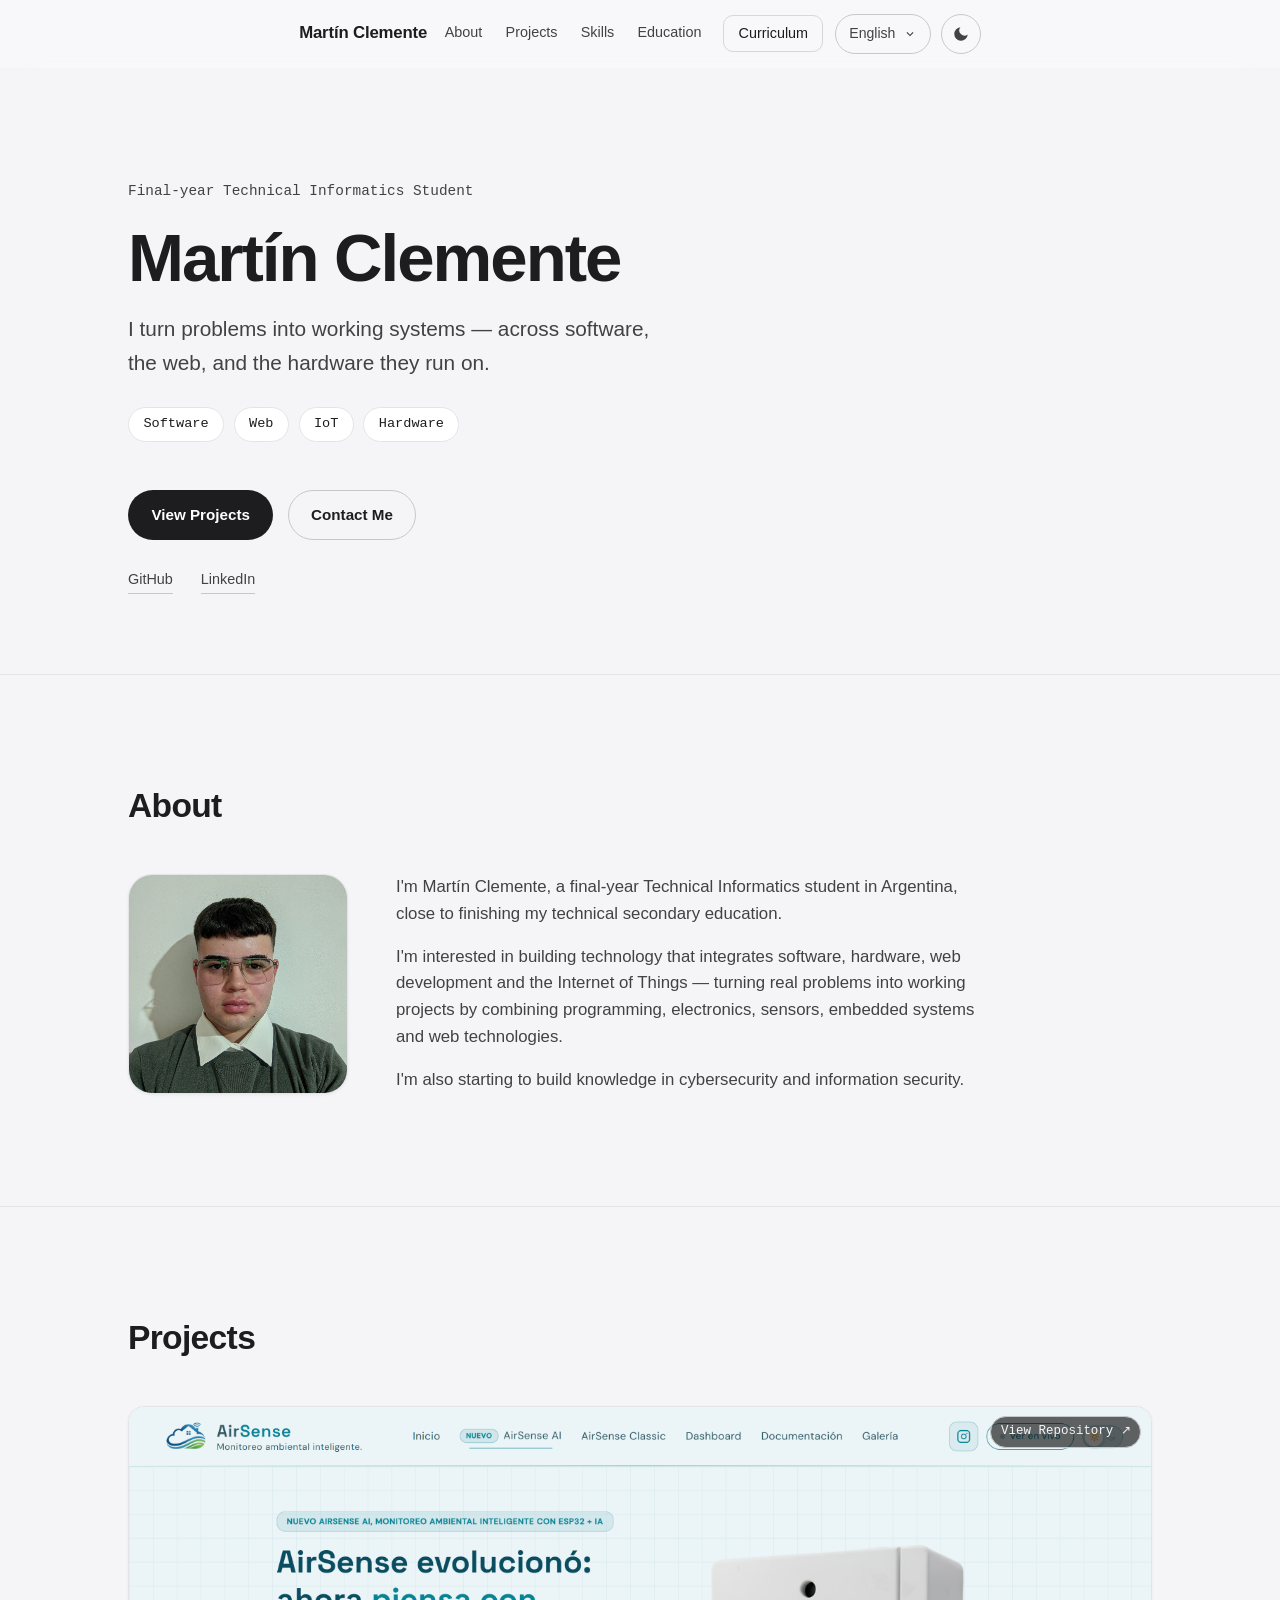
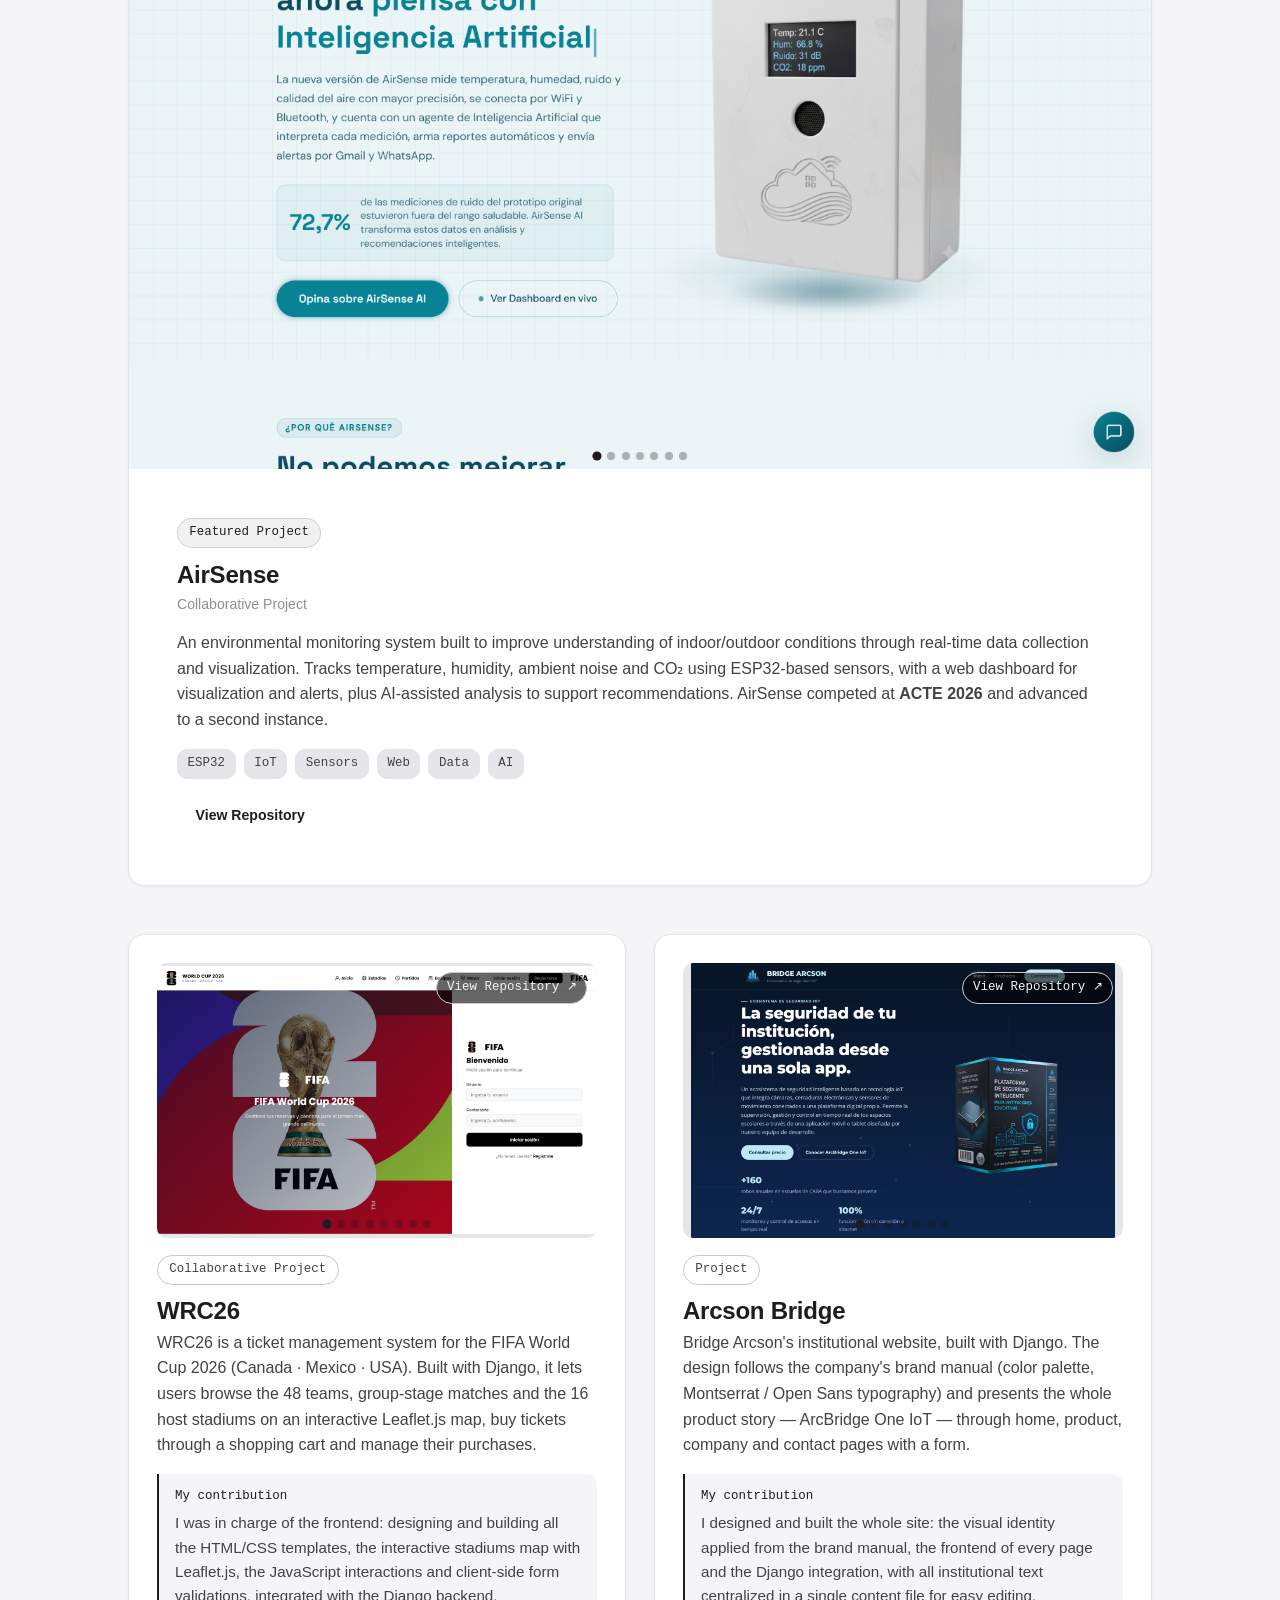
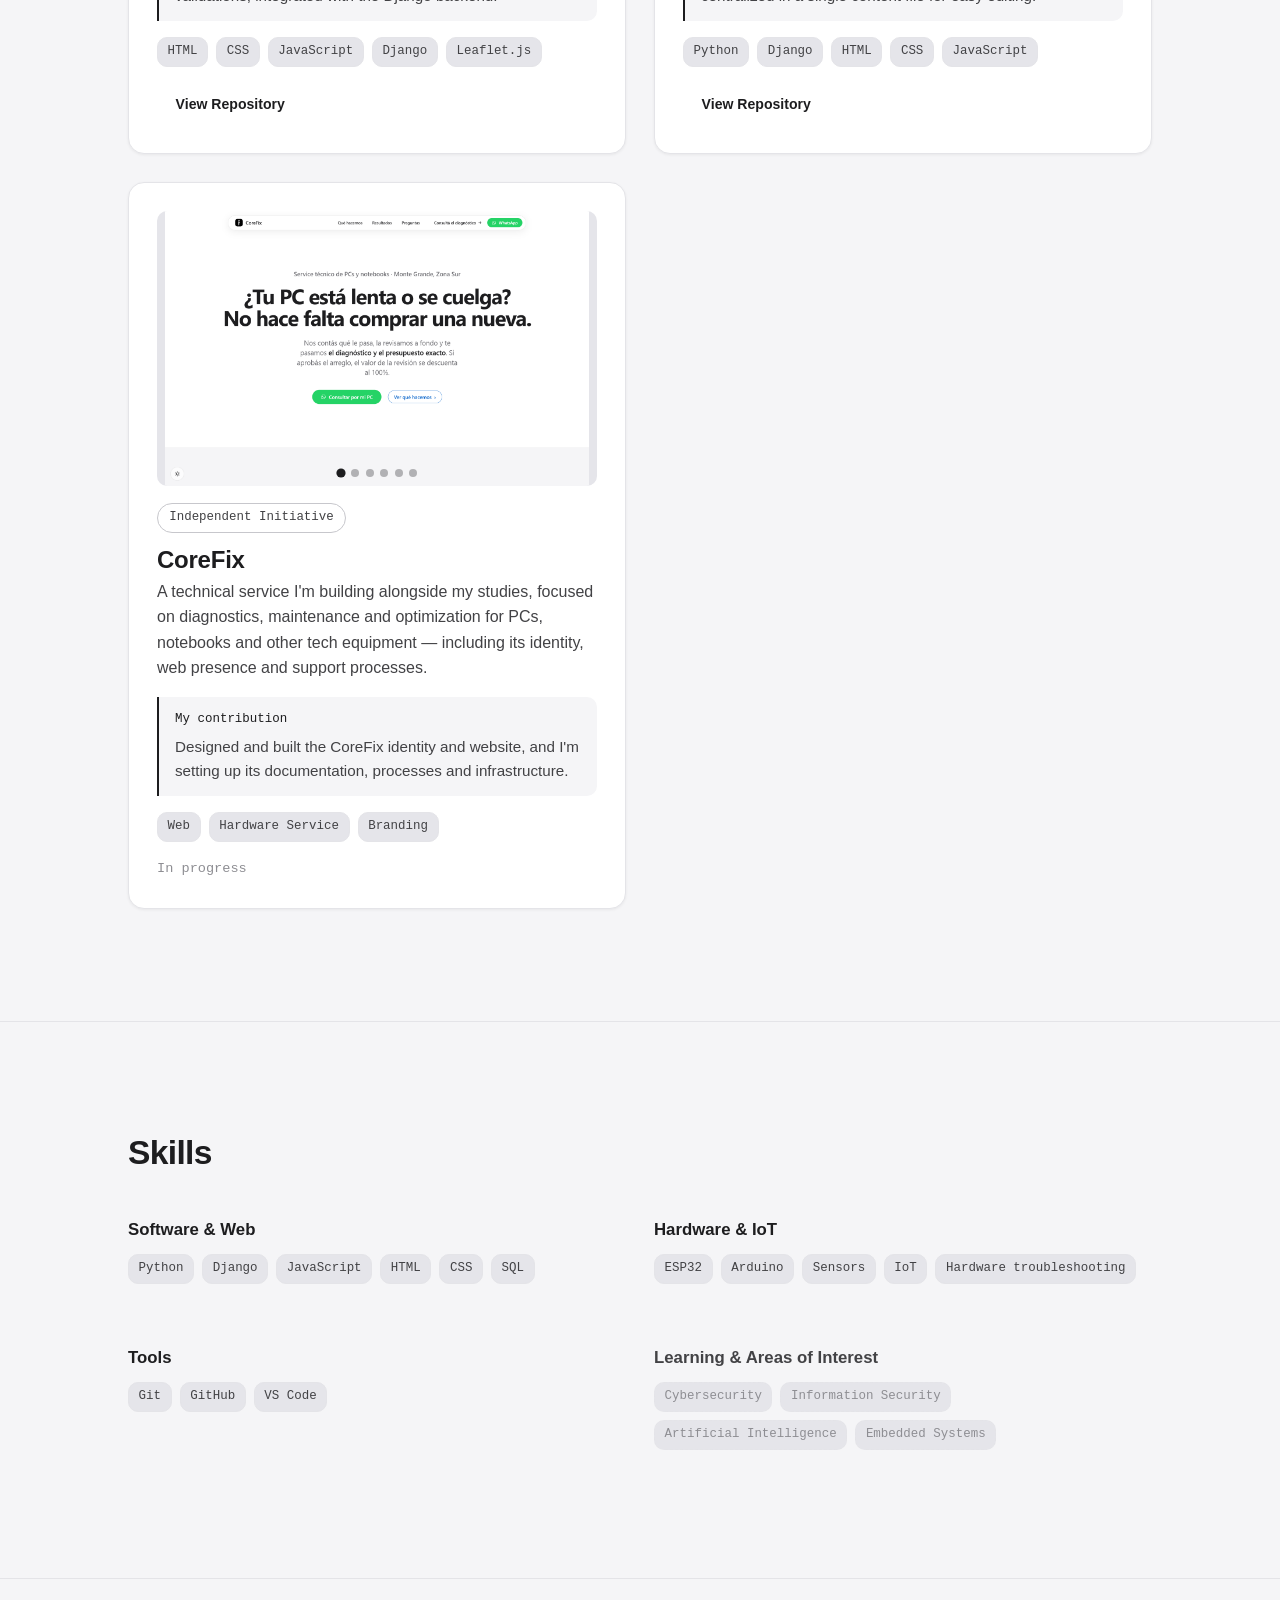
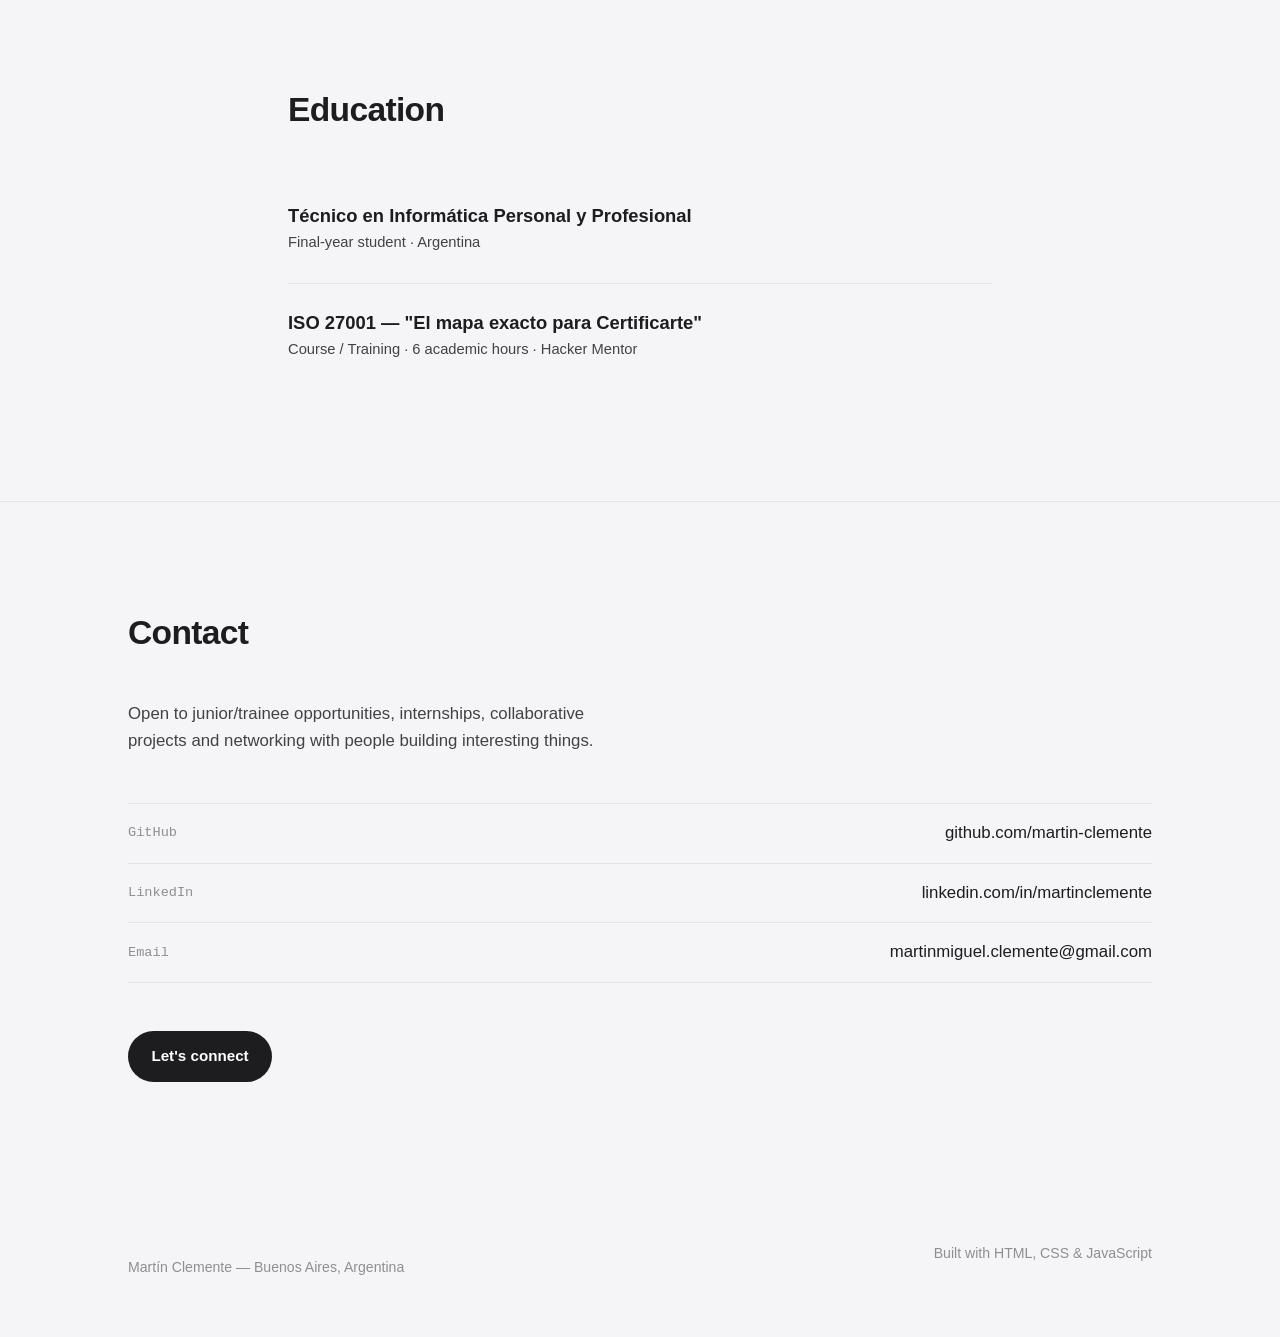
==== commit 960c352e: "Portfolio 1.1" ====
--- a/index.html
+++ b/index.html
@@ -19,29 +19,26 @@
   <meta name="twitter:description" data-i18n-content="meta.description" content="Final-year Technical Informatics student building projects across software, web development, IoT and hardware.">
 
   <link rel="canonical" href="https://martin-clemente.github.io/">
-  <meta name="theme-color" content="#0C1015">
-
-  <!-- TODO: Replace with real favicon files in assets/icons -->
-  <link rel="icon" href="data:,">
-
-  <link rel="preconnect" href="https://fonts.googleapis.com">
-  <link rel="preconnect" href="https://fonts.gstatic.com" crossorigin>
-  <link href="https://fonts.googleapis.com/css2?family=Space+Grotesk:wght@500;600;700&family=Inter:wght@400;500;600&family=JetBrains+Mono:wght@400;500&display=swap" rel="stylesheet">
+  <meta name="theme-color" content="#000000">
+
+  <link rel="icon" type="image/png" href="assets/icons/MC%20Favicon.png">
 
   <link rel="stylesheet" href="css/style.css">
 
   <!-- Set theme before first paint to avoid a flash of the wrong mode -->
   <script>
     (function () {
+      var theme = 'dark';
       try {
         var t = localStorage.getItem('theme');
         if (t !== 'light' && t !== 'dark') {
           t = window.matchMedia && window.matchMedia('(prefers-color-scheme: light)').matches ? 'light' : 'dark';
         }
-        document.documentElement.setAttribute('data-theme', t);
-      } catch (e) {
-        document.documentElement.setAttribute('data-theme', 'dark');
-      }
+        theme = t;
+      } catch (e) {}
+      document.documentElement.setAttribute('data-theme', theme);
+      var meta = document.querySelector('meta[name="theme-color"]');
+      if (meta) meta.content = theme === 'light' ? '#F5F5F7' : '#000000';
     })();
   </script>
 </head>
@@ -59,13 +56,12 @@
           <a href="#projects" data-i18n="nav.projects">Projects</a>
           <a href="#skills" data-i18n="nav.skills">Skills</a>
           <a href="#education" data-i18n="nav.education">Education</a>
-          <a href="#contact" class="nav-cta" data-i18n="nav.contact">Contact</a>
+          <a href="pdf/Martin%20Clemente%20CV.pdf" target="_blank" rel="noopener" class="nav-cta" data-i18n="nav.curriculum">Curriculum</a>
         </nav>
 
         <div class="header-actions">
           <div class="lang-dropdown" id="lang-dropdown">
             <button type="button" class="lang-toggle" id="lang-toggle" aria-haspopup="menu" aria-expanded="false" aria-label="Switch language">
-              <span class="lang-flag" id="lang-flag" aria-hidden="true">🇦🇷</span>
               <span class="flag-text" id="lang-name">Español</span>
               <svg class="arrow-language" xmlns="http://www.w3.org/2000/svg" width="24" height="24" viewBox="0 0 24 24" aria-hidden="true">
                 <path d="M7.41 8.59 12 13.17l4.59-4.58L18 10l-6 6-6-6z"/>
@@ -74,12 +70,10 @@
 
             <div class="lang-menu" id="lang-menu" role="menu" aria-label="Language">
               <button type="button" class="lang-option" data-lang-option="es" role="menuitemradio" aria-checked="false">
-                <span class="lang-flag" aria-hidden="true">🇦🇷</span>
                 <span class="flag-text">Español</span>
                 <svg class="lang-check" xmlns="http://www.w3.org/2000/svg" width="16" height="16" viewBox="0 0 16 16" fill="currentColor" aria-hidden="true"><path d="M13.854 3.646a.5.5 0 0 1 0 .708l-7 7a.5.5 0 0 1-.708 0l-3.5-3.5a.5.5 0 1 1 .708-.708L6.5 10.293l6.646-6.647a.5.5 0 0 1 .708 0z"/></svg>
               </button>
               <button type="button" class="lang-option" data-lang-option="en" role="menuitemradio" aria-checked="true">
-                <span class="lang-flag" aria-hidden="true">🇺🇸</span>
                 <span class="flag-text">English</span>
                 <svg class="lang-check" xmlns="http://www.w3.org/2000/svg" width="16" height="16" viewBox="0 0 16 16" fill="currentColor" aria-hidden="true"><path d="M13.854 3.646a.5.5 0 0 1 0 .708l-7 7a.5.5 0 0 1-.708 0l-3.5-3.5a.5.5 0 1 1 .708-.708L6.5 10.293l6.646-6.647a.5.5 0 0 1 .708 0z"/></svg>
               </button>
@@ -129,12 +123,15 @@
 
     <!-- ABOUT -->
     <section class="section" id="about">
-      <div class="container about-grid">
+      <div class="container">
         <h2 class="section-heading" data-i18n="about.heading">About</h2>
-        <div class="about-body">
-          <p data-i18n="about.p1">I'm Martín Clemente, a final-year Technical Informatics student in Argentina, close to finishing my technical secondary education.</p>
-          <p data-i18n="about.p2">I'm interested in building technology that integrates software, hardware, web development and the Internet of Things — turning real problems into working projects by combining programming, electronics, sensors, embedded systems and web technologies.</p>
-          <p data-i18n="about.p3">I'm also starting to build knowledge in cybersecurity and information security.</p>
+        <div class="about-grid">
+          <img class="about-photo" src="assets/images/Me/Me.jpg" alt="Martín Clemente" width="1728" height="1727" loading="lazy">
+          <div class="about-body">
+            <p data-i18n="about.p1">I'm Martín Clemente, a final-year Technical Informatics student in Argentina, close to finishing my technical secondary education.</p>
+            <p data-i18n="about.p2">I'm interested in building technology that integrates software, hardware, web development and the Internet of Things — turning real problems into working projects by combining programming, electronics, sensors, embedded systems and web technologies.</p>
+            <p data-i18n="about.p3">I'm also starting to build knowledge in cybersecurity and information security.</p>
+          </div>
         </div>
       </div>
     </section>
@@ -148,13 +145,13 @@
         <article class="project project-featured">
           <div class="carousel project-media" data-carousel aria-roledescription="carousel" data-i18n-aria="carousel.airsenseLabel" aria-label="AirSense screenshots">
             <div class="carousel-slides" data-carousel-track>
-              <img class="carousel-slide" src="assets/images/AirSense/AirSense1.png" alt="AirSense screenshot 1" loading="lazy" data-carousel-slide>
-              <img class="carousel-slide" src="assets/images/AirSense/AirSense2.png" alt="AirSense screenshot 2" loading="lazy" data-carousel-slide>
-              <img class="carousel-slide" src="assets/images/AirSense/AirSense3.png" alt="AirSense screenshot 3" loading="lazy" data-carousel-slide>
-              <img class="carousel-slide" src="assets/images/AirSense/AirSense4.png" alt="AirSense screenshot 4" loading="lazy" data-carousel-slide>
-              <img class="carousel-slide" src="assets/images/AirSense/AirSense5.png" alt="AirSense screenshot 5" loading="lazy" data-carousel-slide>
-              <img class="carousel-slide" src="assets/images/AirSense/AirSense6.png" alt="AirSense screenshot 6" loading="lazy" data-carousel-slide>
-              <img class="carousel-slide" src="assets/images/AirSense/AirSense7.png" alt="AirSense screenshot 7" loading="lazy" data-carousel-slide>
+              <img class="carousel-slide" src="assets/images/AirSense/airsense-1.png" alt="AirSense screenshot 1" loading="lazy" data-carousel-slide>
+              <img class="carousel-slide" src="assets/images/AirSense/airsense-2.png" alt="AirSense screenshot 2" loading="lazy" data-carousel-slide>
+              <img class="carousel-slide" src="assets/images/AirSense/airsense-3.png" alt="AirSense screenshot 3" loading="lazy" data-carousel-slide>
+              <img class="carousel-slide" src="assets/images/AirSense/airsense-4.png" alt="AirSense screenshot 4" loading="lazy" data-carousel-slide>
+              <img class="carousel-slide" src="assets/images/AirSense/airsense-5.png" alt="AirSense screenshot 5" loading="lazy" data-carousel-slide>
+              <img class="carousel-slide" src="assets/images/AirSense/airsense-6.png" alt="AirSense screenshot 6" loading="lazy" data-carousel-slide>
+              <img class="carousel-slide" src="assets/images/AirSense/airsense-7.png" alt="AirSense screenshot 7" loading="lazy" data-carousel-slide>
             </div>
 
             <button class="carousel-btn carousel-prev" type="button" data-carousel-prev data-i18n-aria="carousel.prev" aria-label="Previous screenshot">‹</button>
@@ -170,10 +167,7 @@
             <span class="project-type" data-i18n="project.airsense.type">Collaborative Project</span>
             <p class="project-desc" data-i18n-html="project.airsense.desc">An environmental monitoring system built to improve understanding of indoor/outdoor conditions through real-time data collection and visualization. Tracks temperature, humidity, ambient noise and CO₂ using ESP32-based sensors, with a web dashboard for visualization and alerts, plus AI-assisted analysis to support recommendations. AirSense competed at <strong>ACTE 2026</strong> and advanced to a second instance.</p>
 
-            <div class="project-contribution">
-              <span class="contribution-label" data-i18n="contribution.label">My contribution</span>
-              <p><!-- TODO: Describe exact responsibilities on AirSense (e.g. firmware, dashboard, sensor integration, data pipeline) --></p>
-            </div>
+            <!-- TODO: Describe exact responsibilities on AirSense (e.g. firmware, dashboard, sensor integration, data pipeline) -->
 
             <ul class="tech-tags">
               <li>ESP32</li><li>IoT</li><li data-i18n="tag.sensors">Sensors</li><li>Web</li><li data-i18n="tag.data">Data</li><li data-i18n="tag.ai">AI</li>
@@ -192,14 +186,14 @@
           <article class="project project-card">
             <div class="carousel project-media project-media-card" data-carousel aria-roledescription="carousel" data-i18n-aria="carousel.wrc26Label" aria-label="WRC26 screenshots">
               <div class="carousel-slides" data-carousel-track>
-                <img class="carousel-slide" src="assets/images/WRC26/127.0.0.1-login.png" alt="WRC26 login screen" loading="lazy" data-carousel-slide>
-                <img class="carousel-slide" src="assets/images/WRC26/127.0.0.1-equipos.png" alt="WRC26 teams screen" loading="lazy" data-carousel-slide>
-                <img class="carousel-slide" src="assets/images/WRC26/127.0.0.1-partidos.png" alt="WRC26 matches screen" loading="lazy" data-carousel-slide>
-                <img class="carousel-slide" src="assets/images/WRC26/127.0.0.1-mapa.png" alt="WRC26 map screen" loading="lazy" data-carousel-slide>
-                <img class="carousel-slide" src="assets/images/WRC26/127.0.0.1-mapa2.png" alt="WRC26 map screen 2" loading="lazy" data-carousel-slide>
-                <img class="carousel-slide" src="assets/images/WRC26/127.0.0.1-mapa3.png" alt="WRC26 map screen 3" loading="lazy" data-carousel-slide>
-                <img class="carousel-slide" src="assets/images/WRC26/screenshot%202%20WRC26.png" alt="WRC26 screenshot 2" loading="lazy" data-carousel-slide>
-                <img class="carousel-slide" src="assets/images/WRC26/screenshot%203%20WRC26.png" alt="WRC26 screenshot 3" loading="lazy" data-carousel-slide>
+                <img class="carousel-slide" src="assets/images/WRC26/wrc26-1.png" alt="WRC26 login screen" loading="lazy" data-carousel-slide>
+                <img class="carousel-slide" src="assets/images/WRC26/wrc26-2.png" alt="WRC26 teams screen" loading="lazy" data-carousel-slide>
+                <img class="carousel-slide" src="assets/images/WRC26/wrc26-3.png" alt="WRC26 matches screen" loading="lazy" data-carousel-slide>
+                <img class="carousel-slide" src="assets/images/WRC26/wrc26-4.png" alt="WRC26 map screen" loading="lazy" data-carousel-slide>
+                <img class="carousel-slide" src="assets/images/WRC26/wrc26-5.png" alt="WRC26 map screen 2" loading="lazy" data-carousel-slide>
+                <img class="carousel-slide" src="assets/images/WRC26/wrc26-6.png" alt="WRC26 map screen 3" loading="lazy" data-carousel-slide>
+                <img class="carousel-slide" src="assets/images/WRC26/wrc26-7.png" alt="WRC26 screenshot 2" loading="lazy" data-carousel-slide>
+                <img class="carousel-slide" src="assets/images/WRC26/wrc26-8.png" alt="WRC26 screenshot 3" loading="lazy" data-carousel-slide>
               </div>
 
               <button class="carousel-btn carousel-prev" type="button" data-carousel-prev data-i18n-aria="carousel.prev" aria-label="Previous screenshot">‹</button>
@@ -231,13 +225,13 @@
           <article class="project project-card">
             <div class="carousel project-media project-media-card" data-carousel aria-roledescription="carousel" data-i18n-aria="carousel.arcsonLabel" aria-label="Arcson Bridge screenshots">
               <div class="carousel-slides" data-carousel-track>
-                <img class="carousel-slide" src="assets/images/BridgeArcson/bridgearcson1.png" alt="Arcson Bridge screenshot 1" loading="lazy" data-carousel-slide>
-                <img class="carousel-slide" src="assets/images/BridgeArcson/bridgearcson2.png" alt="Arcson Bridge screenshot 2" loading="lazy" data-carousel-slide>
-                <img class="carousel-slide" src="assets/images/BridgeArcson/bridgearcson3.png" alt="Arcson Bridge screenshot 3" loading="lazy" data-carousel-slide>
-                <img class="carousel-slide" src="assets/images/BridgeArcson/bridgearcson4.png" alt="Arcson Bridge screenshot 4" loading="lazy" data-carousel-slide>
-                <img class="carousel-slide" src="assets/images/BridgeArcson/bridgearcson6.png" alt="Arcson Bridge screenshot 6" loading="lazy" data-carousel-slide>
-                <img class="carousel-slide" src="assets/images/BridgeArcson/bridgearcson7.png" alt="Arcson Bridge screenshot 7" loading="lazy" data-carousel-slide>
-                <img class="carousel-slide" src="assets/images/BridgeArcson/127.0.0.1-producto.png" alt="Arcson Bridge product page screenshot" loading="lazy" data-carousel-slide>
+                <img class="carousel-slide" src="assets/images/BridgeArcson/arcson-1.png" alt="Arcson Bridge screenshot 1" loading="lazy" data-carousel-slide>
+                <img class="carousel-slide" src="assets/images/BridgeArcson/arcson-2.png" alt="Arcson Bridge screenshot 2" loading="lazy" data-carousel-slide>
+                <img class="carousel-slide" src="assets/images/BridgeArcson/arcson-3.png" alt="Arcson Bridge screenshot 3" loading="lazy" data-carousel-slide>
+                <img class="carousel-slide" src="assets/images/BridgeArcson/arcson-4.png" alt="Arcson Bridge screenshot 4" loading="lazy" data-carousel-slide>
+                <img class="carousel-slide" src="assets/images/BridgeArcson/arcson-5.png" alt="Arcson Bridge screenshot 5" loading="lazy" data-carousel-slide>
+                <img class="carousel-slide" src="assets/images/BridgeArcson/arcson-6.png" alt="Arcson Bridge screenshot 6" loading="lazy" data-carousel-slide>
+                <img class="carousel-slide" src="assets/images/BridgeArcson/arcson-7.png" alt="Arcson Bridge screenshot 7" loading="lazy" data-carousel-slide>
               </div>
 
               <button class="carousel-btn carousel-prev" type="button" data-carousel-prev data-i18n-aria="carousel.prev" aria-label="Previous screenshot">‹</button>
@@ -269,12 +263,12 @@
           <article class="project project-card">
             <div class="carousel project-media project-media-card" data-carousel aria-roledescription="carousel" data-i18n-aria="carousel.corefixLabel" aria-label="CoreFix screenshots">
               <div class="carousel-slides" data-carousel-track>
-                <img class="carousel-slide" src="assets/images/CoreFix/corefix-pc.github.io-landing.png" alt="CoreFix landing page screenshot" loading="lazy" data-carousel-slide>
-                <img class="carousel-slide" src="assets/images/CoreFix/corefix-pc.github.io-landing2.png" alt="CoreFix landing page screenshot 2" loading="lazy" data-carousel-slide>
-                <img class="carousel-slide" src="assets/images/CoreFix/corefix-pc.github.io-landing3.png" alt="CoreFix landing page screenshot 3" loading="lazy" data-carousel-slide>
-                <img class="carousel-slide" src="assets/images/CoreFix/corefix-pc.github.io-landing4.png" alt="CoreFix landing page screenshot 4" loading="lazy" data-carousel-slide>
-                <img class="carousel-slide" src="assets/images/CoreFix/corefix-pc.github.io-landing5.png" alt="CoreFix landing page screenshot 5" loading="lazy" data-carousel-slide>
-                <img class="carousel-slide" src="assets/images/CoreFix/corefix-pc.github.io-landing6.png" alt="CoreFix landing page screenshot 6" loading="lazy" data-carousel-slide>
+                <img class="carousel-slide" src="assets/images/CoreFix/corefix-1.png" alt="CoreFix landing page screenshot" loading="lazy" data-carousel-slide>
+                <img class="carousel-slide" src="assets/images/CoreFix/corefix-2.png" alt="CoreFix landing page screenshot 2" loading="lazy" data-carousel-slide>
+                <img class="carousel-slide" src="assets/images/CoreFix/corefix-3.png" alt="CoreFix landing page screenshot 3" loading="lazy" data-carousel-slide>
+                <img class="carousel-slide" src="assets/images/CoreFix/corefix-4.png" alt="CoreFix landing page screenshot 4" loading="lazy" data-carousel-slide>
+                <img class="carousel-slide" src="assets/images/CoreFix/corefix-5.png" alt="CoreFix landing page screenshot 5" loading="lazy" data-carousel-slide>
+                <img class="carousel-slide" src="assets/images/CoreFix/corefix-6.png" alt="CoreFix landing page screenshot 6" loading="lazy" data-carousel-slide>
               </div>
 
               <button class="carousel-btn carousel-prev" type="button" data-carousel-prev data-i18n-aria="carousel.prev" aria-label="Previous screenshot">‹</button>
@@ -376,13 +370,13 @@
             <span class="contact-label">LinkedIn</span>
             <span class="contact-value">linkedin.com/in/martinclemente</span>
           </a>
-          <a href="mailto:TODO@example.com" class="contact-link">
+          <a href="mailto:martinmiguel.clemente@gmail.com" class="contact-link">
             <span class="contact-label" data-i18n="contact.email">Email</span>
-            <span class="contact-value"><!-- TODO: Add real email address -->TODO@example.com</span>
+            <span class="contact-value">martinmiguel.clemente@gmail.com</span>
           </a>
         </div>
 
-        <a href="mailto:TODO@example.com" class="btn btn-primary contact-cta" data-i18n="contact.cta">Let's connect</a>
+        <a href="mailto:martinmiguel.clemente@gmail.com" class="btn btn-primary contact-cta" data-i18n="contact.cta">Let's connect</a>
       </div>
     </section>
 
--- a/css/style.css
+++ b/css/style.css
@@ -3,34 +3,38 @@
    ========================================================================== */
 
 :root {
-  /* Color */
-  --bg: #0C1015;
-  --bg-surface: #12171E;
-  --bg-surface-2: #191F28;
-  --border: #262D38;
-  --border-strong: #333C4A;
-  --text-primary: #EDEFF2;
-  --text-secondary: #9AA3B2;
-  --text-muted: #6B7383;
-  --accent: #D98F4E;
-  --accent-soft: rgba(217, 143, 78, 0.12);
-  --accent-border: rgba(217, 143, 78, 0.35);
-
-  /* Header */
-  --header-bg: rgba(12, 16, 21, 0.75);
-  --header-bg-scrolled: rgba(12, 16, 21, 0.92);
+  /* Color — monochrome, Apple-inspired */
+  --bg: #000000;
+  --bg-surface: #151517;
+  --bg-surface-2: #232327;
+  --border: #2A2A2D;
+  --border-strong: #3A3A3E;
+  --text-primary: #F5F5F7;
+  --text-secondary: #A1A1A6;
+  --text-muted: #6E6E73;
+  --accent: #F5F5F7;
+  --accent-text: #0C0C0E;
+  --accent-soft: rgba(245, 245, 247, 0.08);
+  --accent-border: rgba(245, 245, 247, 0.28);
+
+  /* Header — frosted glass */
+  --header-bg: rgba(0, 0, 0, 0.55);
+  --header-bg-scrolled: rgba(0, 0, 0, 0.78);
+
+  /* Elevation */
+  --shadow-card: 0 1px 2px rgba(0, 0, 0, 0.35);
 
   /* Translucent overlays on top of screenshots (stay dark in both themes) */
-  --overlay-bg: rgba(12, 16, 21, 0.72);
-  --overlay-bg-hover: #232A35;
-  --overlay-grad: rgba(12, 16, 21, 0.92);
-  --overlay-text: #EDEFF2;
-  --carousel-dot-idle: rgba(237, 239, 242, 0.4);
-
-  /* Type */
-  --font-display: 'Space Grotesk', 'Segoe UI', sans-serif;
-  --font-body: 'Inter', 'Segoe UI', sans-serif;
-  --font-mono: 'JetBrains Mono', 'Courier New', monospace;
+  --overlay-bg: rgba(0, 0, 0, 0.6);
+  --overlay-bg-hover: #1C1C1E;
+  --overlay-grad: rgba(0, 0, 0, 0.85);
+  --overlay-text: #F5F5F7;
+  --carousel-dot-idle: rgba(245, 245, 247, 0.4);
+
+  /* Type — system fonts (SF Pro on Apple devices, Segoe UI elsewhere) */
+  --font-display: -apple-system, BlinkMacSystemFont, "SF Pro Display", "SF Pro Text", "Segoe UI", sans-serif;
+  --font-body: -apple-system, BlinkMacSystemFont, "SF Pro Text", "SF Pro Display", "Segoe UI", sans-serif;
+  --font-mono: "SF Mono", ui-monospace, "Cascadia Mono", "JetBrains Mono", Consolas, monospace;
 
   /* Spacing */
   --space-xs: 0.5rem;
@@ -40,8 +44,9 @@
   --space-xl: 5rem;
   --space-2xl: 7rem;
 
-  --radius: 10px;
-  --radius-sm: 6px;
+  --radius: 16px;
+  --radius-sm: 10px;
+  --radius-pill: 999px;
   --max-width: 1080px;
 
   --header-h: 68px;
@@ -50,30 +55,41 @@
 /* ---------- Light theme ---------- */
 /* Applied via <html data-theme="light"> (see head inline script + js/script.js) */
 html[data-theme="light"] {
-  --bg: #F7F8FA;
+  color-scheme: light;
+  --bg: #F5F5F7;
   --bg-surface: #FFFFFF;
-  --bg-surface-2: #EDF0F4;
-  --border: #E2E6EC;
-  --border-strong: #CBD1DA;
-  --text-primary: #141920;
-  --text-secondary: #465365;
-  --text-muted: #7C8695;
-  --accent: #C2702E;
-  --accent-soft: rgba(194, 112, 46, 0.12);
-  --accent-border: rgba(194, 112, 46, 0.35);
-
-  --header-bg: rgba(255, 255, 255, 0.75);
-  --header-bg-scrolled: rgba(255, 255, 255, 0.92);
-
-  --carousel-dot-idle: rgba(20, 25, 32, 0.35);
+  --bg-surface-2: #E5E5EA;
+  --border: #E4E4E8;
+  --border-strong: #C7C7CC;
+  --text-primary: #1D1D1F;
+  --text-secondary: #424245;
+  --text-muted: #8E8E93;
+  --accent: #1D1D1F;
+  --accent-text: #FFFFFF;
+  --accent-soft: rgba(29, 29, 31, 0.06);
+  --accent-border: rgba(29, 29, 31, 0.15);
+
+  --header-bg: rgba(250, 250, 252, 0.55);
+  --header-bg-scrolled: rgba(250, 250, 252, 0.78);
+
+  --shadow-card: 0 1px 3px rgba(0, 0, 0, 0.06);
+
+  --carousel-dot-idle: rgba(20, 20, 24, 0.3);
 }
 
 /* Smooth theme switch */
 body { transition: background-color 0.25s ease, color 0.25s ease; }
 
+::selection { background: var(--accent); color: var(--accent-text); }
+
 /* Reset */
 *, *::before, *::after { box-sizing: border-box; }
-html { scroll-behavior: smooth; scroll-padding-top: calc(var(--header-h) + 12px); }
+html {
+  scroll-behavior: smooth;
+  scroll-padding-top: calc(var(--header-h) + 12px);
+  color-scheme: dark;
+  background: var(--bg);
+}
 body {
   margin: 0;
   background: var(--bg);
@@ -99,7 +115,7 @@
   left: -999px;
   top: 0;
   background: var(--accent);
-  color: #14100A;
+  color: var(--accent-text);
   padding: 0.75rem 1.25rem;
   z-index: 200;
   border-radius: 0 0 var(--radius-sm) 0;
@@ -120,7 +136,8 @@
   display: flex;
   align-items: center;
   background: var(--header-bg);
-  backdrop-filter: blur(10px);
+  -webkit-backdrop-filter: blur(20px) saturate(180%);
+  backdrop-filter: blur(20px) saturate(180%);
   border-bottom: 1px solid transparent;
   transition: border-color 0.25s ease, background 0.25s ease;
 }
@@ -128,19 +145,27 @@
   border-bottom-color: var(--border);
   background: var(--header-bg-scrolled);
 }
+/* No backdrop-filter support: use opaque so text stays readable */
+@supports not ((backdrop-filter: blur(1px)) or (-webkit-backdrop-filter: blur(1px))) {
+  .site-header { background: var(--bg); }
+  .site-header.scrolled { background: var(--bg); }
+}
 .header-inner {
   display: flex;
   align-items: center;
   justify-content: space-between;
+  gap: var(--space-sm);
 }
 .header-right {
   display: flex;
   align-items: center;
-  gap: var(--space-sm);
+  min-width: 0;
+  gap: 0.75rem;
 }
 .header-actions {
   display: flex;
   align-items: center;
+  flex-shrink: 0;
   gap: 0.6rem;
 }
 .logo {
@@ -148,22 +173,25 @@
   font-weight: 600;
   font-size: 1.05rem;
   letter-spacing: -0.01em;
+  white-space: nowrap;
 }
 .primary-nav {
   display: flex;
   align-items: center;
-  gap: var(--space-md);
+  flex-wrap: nowrap;
+  gap: 1.25rem;
 }
 .primary-nav a {
   color: var(--text-secondary);
-  font-size: 0.95rem;
+  font-size: 0.9rem;
+  white-space: nowrap;
   padding: 0.4rem 0.1rem;
   border-bottom: 1px solid transparent;
   transition: color 0.15s ease, border-color 0.15s ease;
 }
 .primary-nav a:hover,
 .primary-nav a:focus-visible { color: var(--text-primary); }
-.nav-cta {
+.primary-nav .nav-cta {
   color: var(--accent) !important;
   border: 1px solid var(--accent-border);
   border-radius: var(--radius-sm);
@@ -181,19 +209,21 @@
   color: var(--text-secondary);
   background: none;
   border: 1px solid var(--border-strong);
-  border-radius: var(--radius-sm);
+  border-radius: var(--radius-pill);
   padding: 0.4rem 0.8rem;
   min-height: 40px;
   cursor: pointer;
-  transition: border-color 0.15s ease, color 0.15s ease;
-}
-.lang-toggle:hover,
+  transition: border-color 0.15s ease, color 0.15s ease, background 0.15s ease;
+}
+.lang-toggle:hover {
+  border-color: var(--border-strong);
+  background: var(--accent-soft);
+  color: var(--text-primary);
+}
 .lang-toggle:focus-visible {
   border-color: var(--accent);
   color: var(--accent);
 }
-.lang-flag { font-size: 1.1rem; line-height: 1; }
-
 .theme-toggle {
   display: inline-flex;
   align-items: center;
@@ -204,12 +234,15 @@
   flex-shrink: 0;
   background: none;
   border: 1px solid var(--border-strong);
-  border-radius: var(--radius-sm);
+  border-radius: var(--radius-pill);
   color: var(--text-secondary);
   cursor: pointer;
-  transition: border-color 0.15s ease, color 0.15s ease;
-}
-.theme-toggle:hover,
+  transition: border-color 0.15s ease, color 0.15s ease, background 0.15s ease;
+}
+.theme-toggle:hover {
+  background: var(--accent-soft);
+  color: var(--text-primary);
+}
 .theme-toggle:focus-visible {
   border-color: var(--accent);
   color: var(--accent);
@@ -238,6 +271,7 @@
   background: var(--bg-surface);
   border: 1px solid var(--border-strong);
   border-radius: var(--radius-sm);
+  box-shadow: var(--shadow-card);
   padding: 0.3rem;
   opacity: 0;
   visibility: hidden;
@@ -271,7 +305,7 @@
   color: var(--text-primary);
 }
 .lang-option .flag-text { flex: 1; }
-.lang-option .lang-flag { font-size: 1rem; }
+
 .lang-check {
   width: 16px;
   height: 16px;
@@ -288,7 +322,7 @@
   height: 40px;
   background: none;
   border: 1px solid var(--border);
-  border-radius: var(--radius-sm);
+  border-radius: var(--radius-pill);
   flex-direction: column;
   align-items: center;
   justify-content: center;
@@ -321,6 +355,7 @@
 .hero-name {
   font-size: clamp(2.6rem, 6vw, 4.2rem);
   font-weight: 700;
+  letter-spacing: -0.03em;
   color: var(--accent);
   margin-bottom: var(--space-sm);
   opacity: 0;
@@ -389,14 +424,14 @@
   font-weight: 600;
   font-size: 0.95rem;
   padding: 0.75rem 1.4rem;
-  border-radius: var(--radius-sm);
+  border-radius: var(--radius-pill);
   border: 1px solid transparent;
   cursor: pointer;
-  transition: transform 0.12s ease, background 0.15s ease, border-color 0.15s ease;
+  transition: transform 0.12s ease, background 0.15s ease, border-color 0.15s ease, filter 0.15s ease;
   min-height: 44px;
 }
-.btn-primary { background: var(--accent); color: #14100A; }
-.btn-primary:hover { transform: translateY(-1px); background: #E4A567; }
+.btn-primary { background: var(--accent); color: var(--accent-text); }
+.btn-primary:hover { transform: translateY(-1px); filter: brightness(1.08); }
 .btn-ghost { border-color: var(--border-strong); color: var(--text-primary); }
 .btn-ghost:hover { border-color: var(--accent); color: var(--accent); }
 .btn-small { padding: 0.55rem 1.1rem; font-size: 0.88rem; min-height: 38px; }
@@ -406,11 +441,28 @@
 .section:last-of-type { border-bottom: none; }
 .section-heading {
   font-size: clamp(1.6rem, 3vw, 2.1rem);
+  font-weight: 700;
+  letter-spacing: -0.02em;
   margin-bottom: var(--space-lg);
 }
 
 /* About */
-.about-grid { max-width: 760px; }
+.about-grid {
+  display: flex;
+  align-items: flex-start;
+  gap: var(--space-lg);
+  max-width: 860px;
+}
+.about-photo {
+  width: 220px;
+  height: 220px;
+  flex-shrink: 0;
+  object-fit: cover;
+  border-radius: 24px;
+  border: 1px solid var(--border);
+  box-shadow: var(--shadow-card);
+}
+.about-body { flex: 1; }
 .about-body p { color: var(--text-secondary); font-size: 1.05rem; margin: 0 0 1rem; }
 .about-body p:last-child { margin-bottom: 0; }
 
@@ -421,6 +473,7 @@
   background: var(--bg-surface);
   border: 1px solid var(--border);
   border-radius: var(--radius);
+  box-shadow: var(--shadow-card);
   overflow: hidden;
   margin-bottom: var(--space-lg);
 }
@@ -566,7 +619,7 @@
   color: var(--overlay-text);
   background: var(--overlay-bg);
   border: 1px solid var(--border-strong);
-  border-radius: var(--radius-sm);
+  border-radius: var(--radius-pill);
   padding: 0.3rem 0.6rem;
   transition: border-color 0.15s ease, color 0.15s ease;
 }
@@ -603,7 +656,7 @@
 }
 .project-tag-featured { color: var(--accent); border-color: var(--accent-border); background: var(--accent-soft); }
 
-.project h3 { font-size: 1.5rem; margin-bottom: 0.3rem; }
+.project h3 { font-size: 1.5rem; font-weight: 600; letter-spacing: -0.01em; margin-bottom: 0.3rem; }
 .project-type {
   display: block;
   color: var(--text-muted);
@@ -652,10 +705,11 @@
   background: var(--bg-surface);
   border: 1px solid var(--border);
   border-radius: var(--radius);
+  box-shadow: var(--shadow-card);
   padding: var(--space-md);
-  transition: border-color 0.15s ease, transform 0.15s ease;
-}
-.project-card:hover { border-color: var(--border-strong); transform: translateY(-2px); }
+  transition: border-color 0.15s ease, transform 0.15s ease, box-shadow 0.15s ease;
+}
+.project-card:hover { border-color: var(--border-strong); transform: translateY(-2px); box-shadow: 0 4px 12px rgba(0, 0, 0, 0.08); }
 
 /* ---------- Skills ---------- */
 .skills-grid {
@@ -714,8 +768,9 @@
   .skills-grid { grid-template-columns: 1fr; }
 }
 
-@media (max-width: 720px) {
-  :root { --space-2xl: 4rem; --space-xl: 3rem; }
+/* Medium screens: collapse the primary nav into the hamburger menu before
+   the header runs out of horizontal space (logo + 5 links + controls). */
+@media (max-width: 860px) {
   .nav-toggle { display: flex; }
   .primary-nav {
     position: fixed;
@@ -735,9 +790,21 @@
   }
   .primary-nav.open { transform: translateY(0); opacity: 1; pointer-events: auto; }
   .primary-nav a { padding: 0.85rem 0.2rem; border-bottom: 1px solid var(--border); }
-  .nav-cta { margin-top: 0.5rem; text-align: center; }
+  .primary-nav .nav-cta { margin-top: 0.5rem; text-align: center; }
+}
+
+@media (max-width: 720px) {
+  :root { --space-2xl: 4rem; --space-xl: 3rem; }
+  .about-grid { flex-direction: column; align-items: center; text-align: center; }
+  .about-photo { width: 160px; height: 160px; border-radius: 20px; }
   .project-grid { grid-template-columns: 1fr; }
   .footer-inner { flex-direction: column; gap: 0.3rem; }
+}
+
+/* Very narrow screens: keep the header controls from overflowing */
+@media (max-width: 560px) {
+  .flag-text { display: none; }
+  .lang-toggle { padding: 0.4rem 0.6rem; }
 }
 
 /* ---------- Reduced motion ---------- */
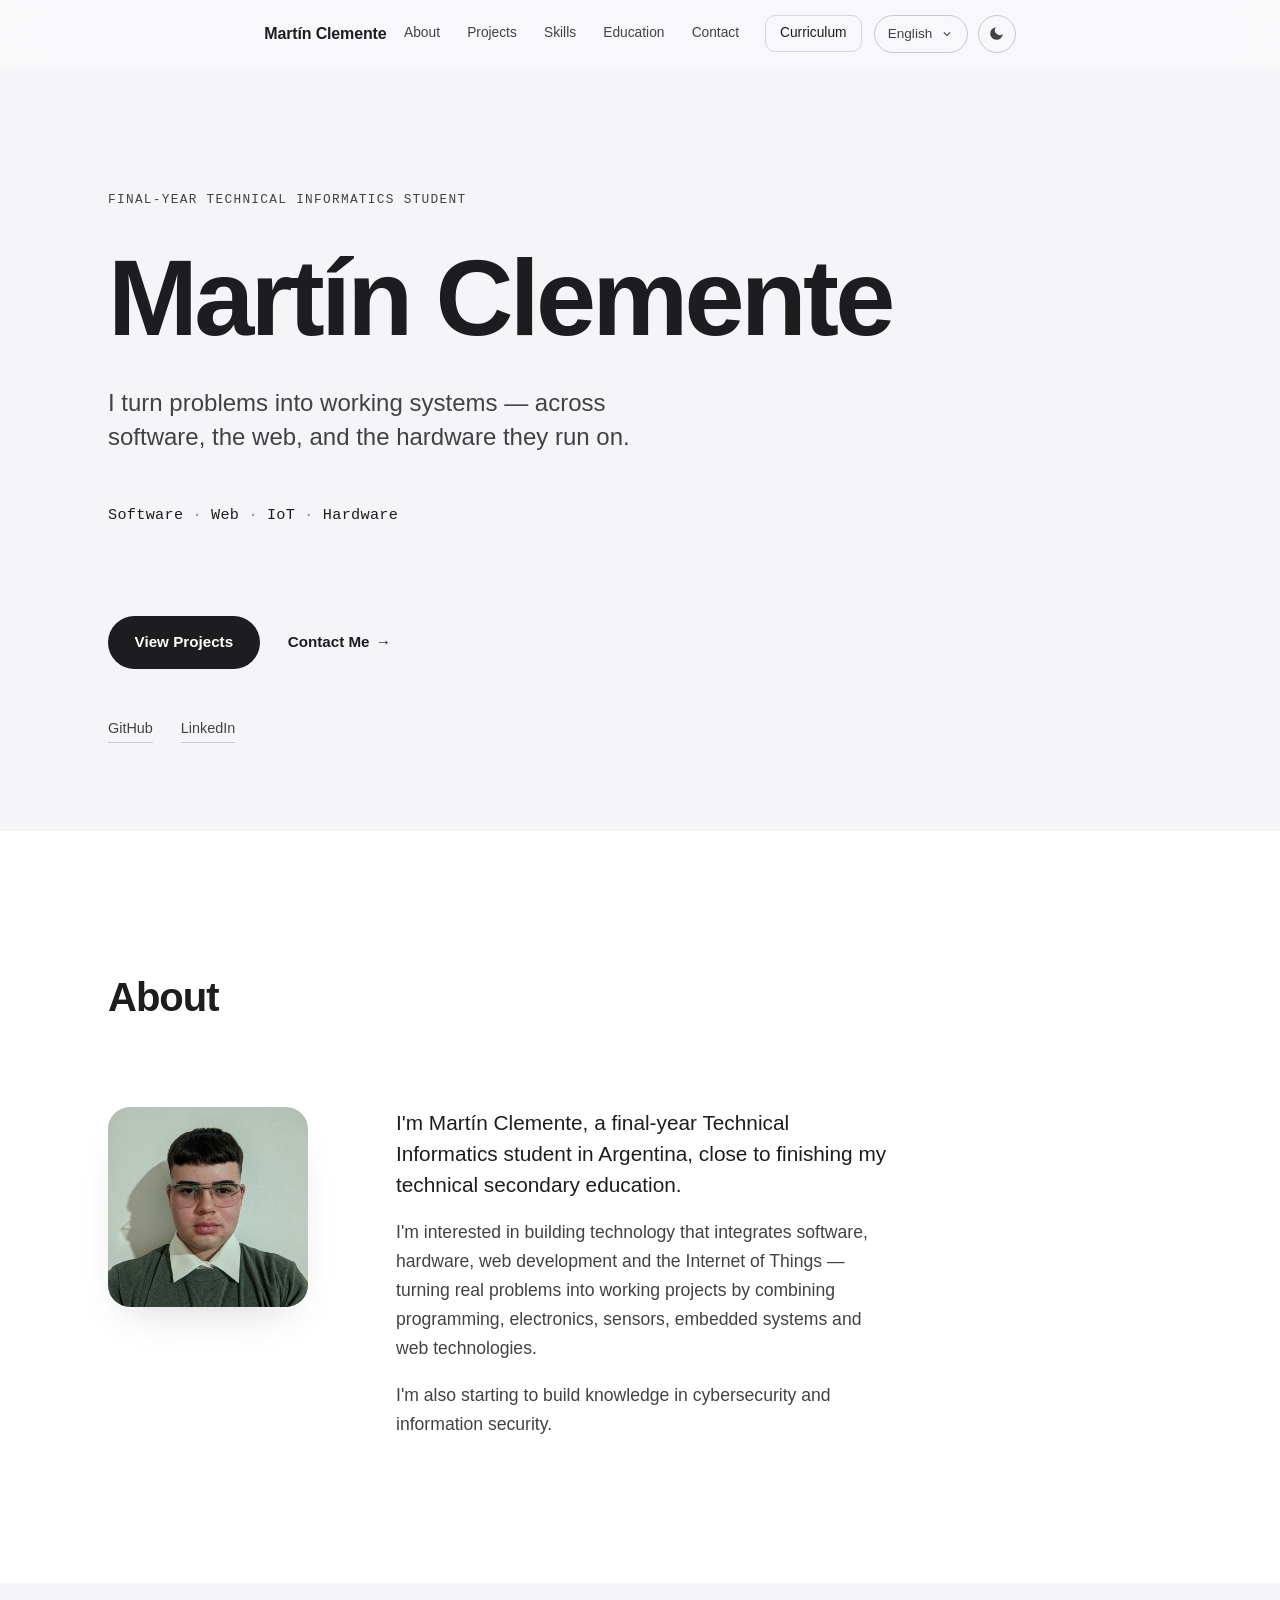
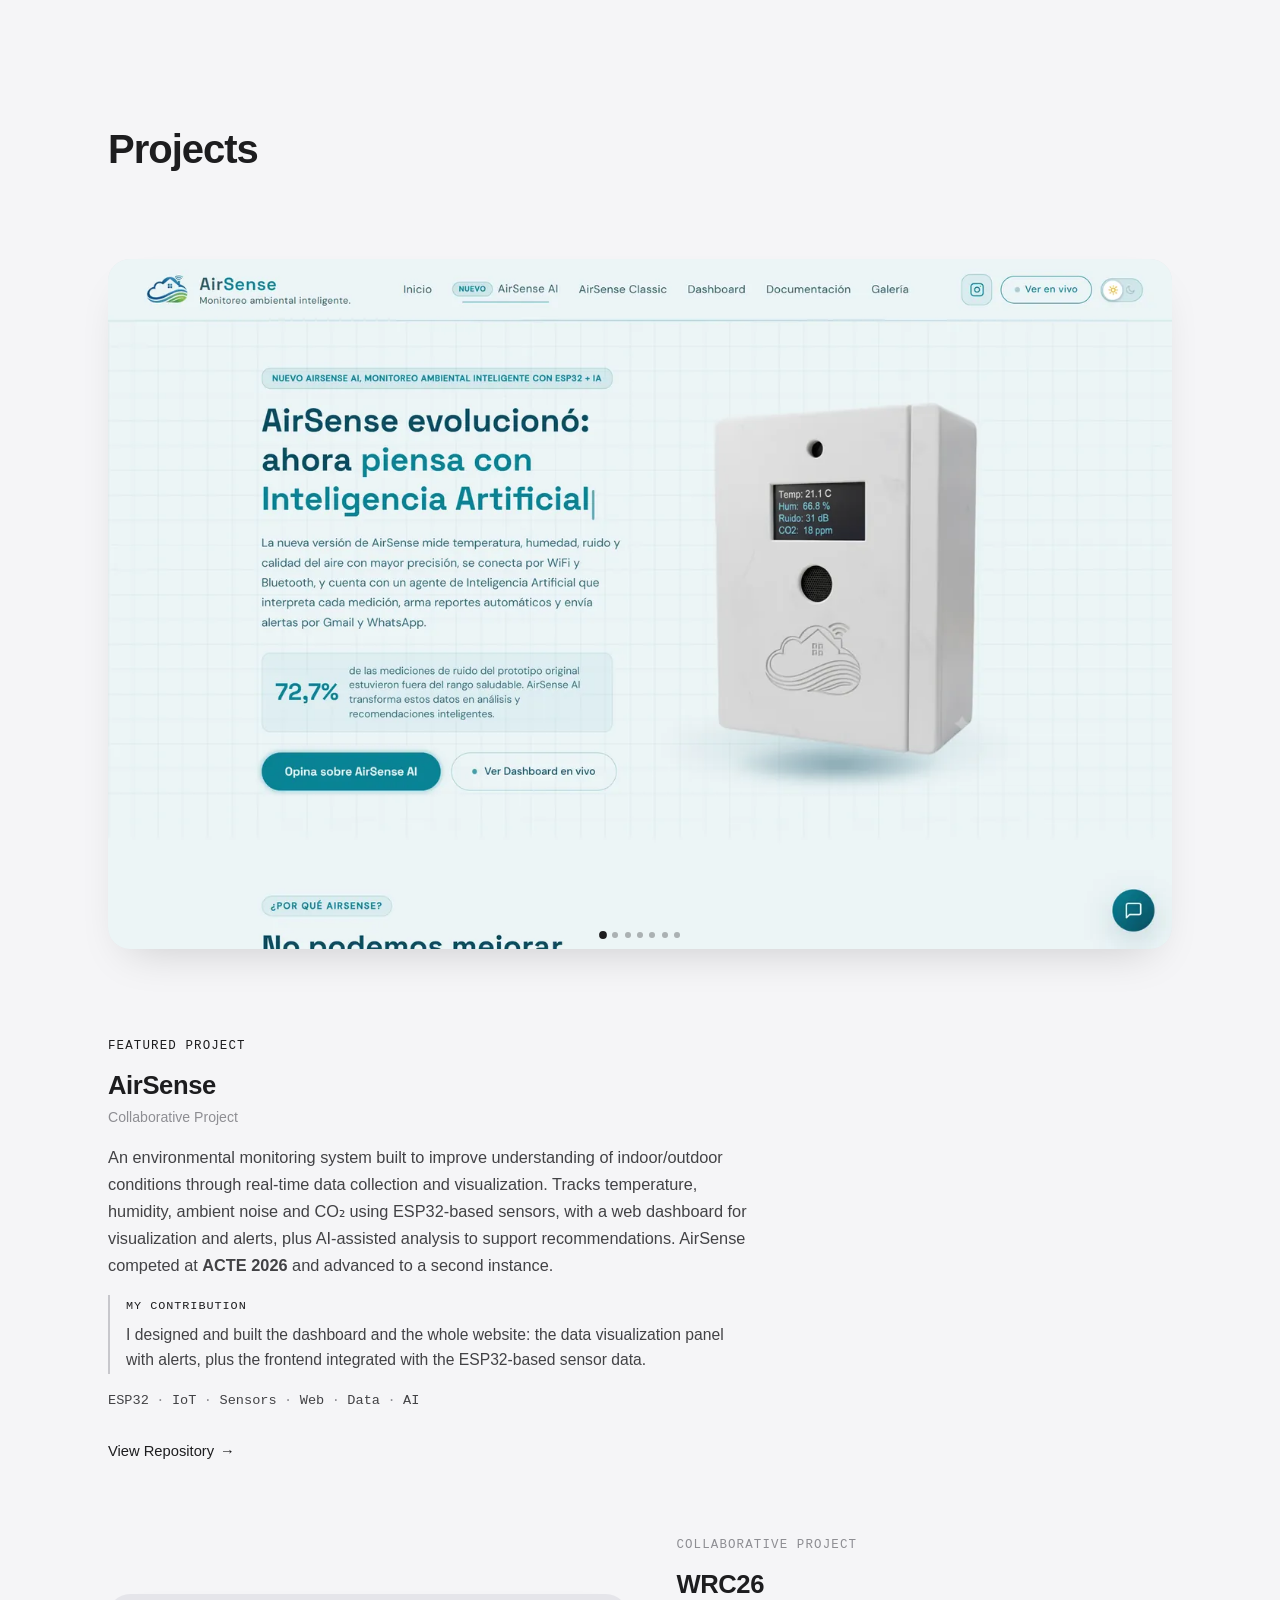
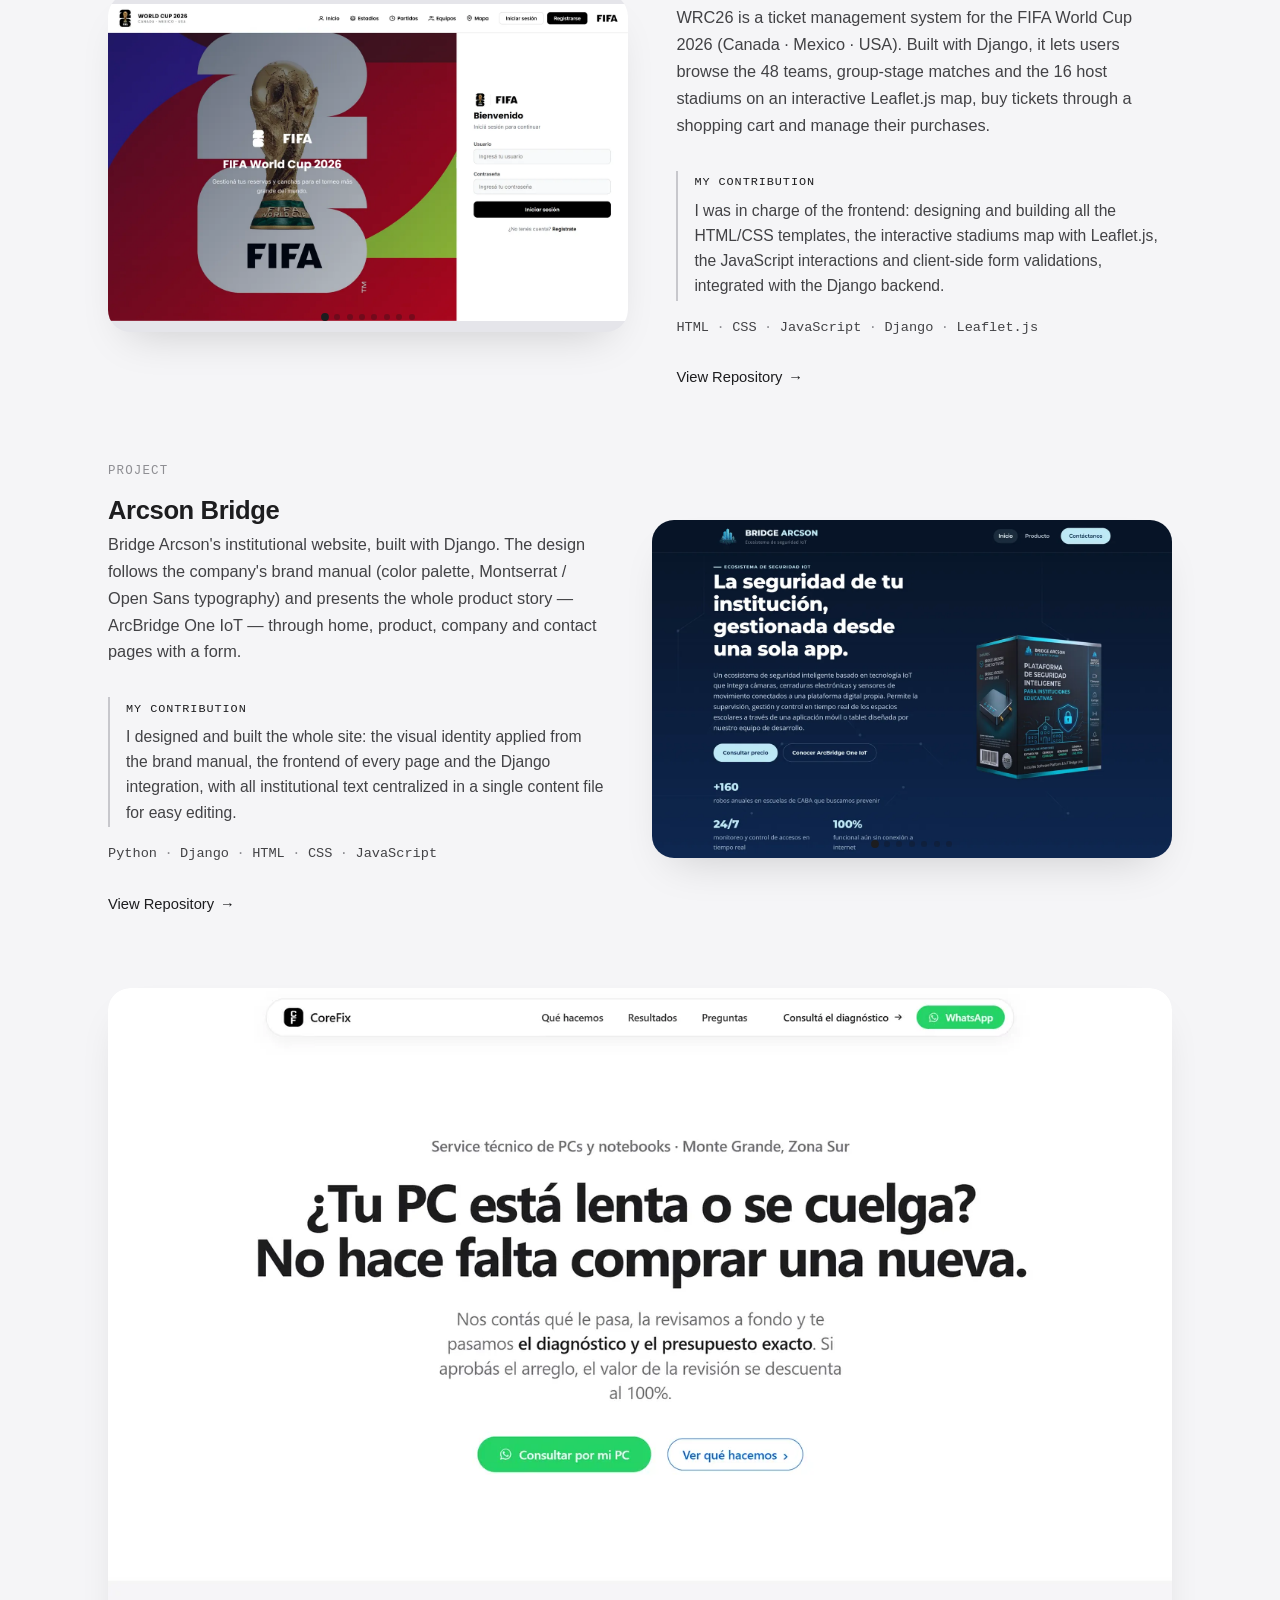
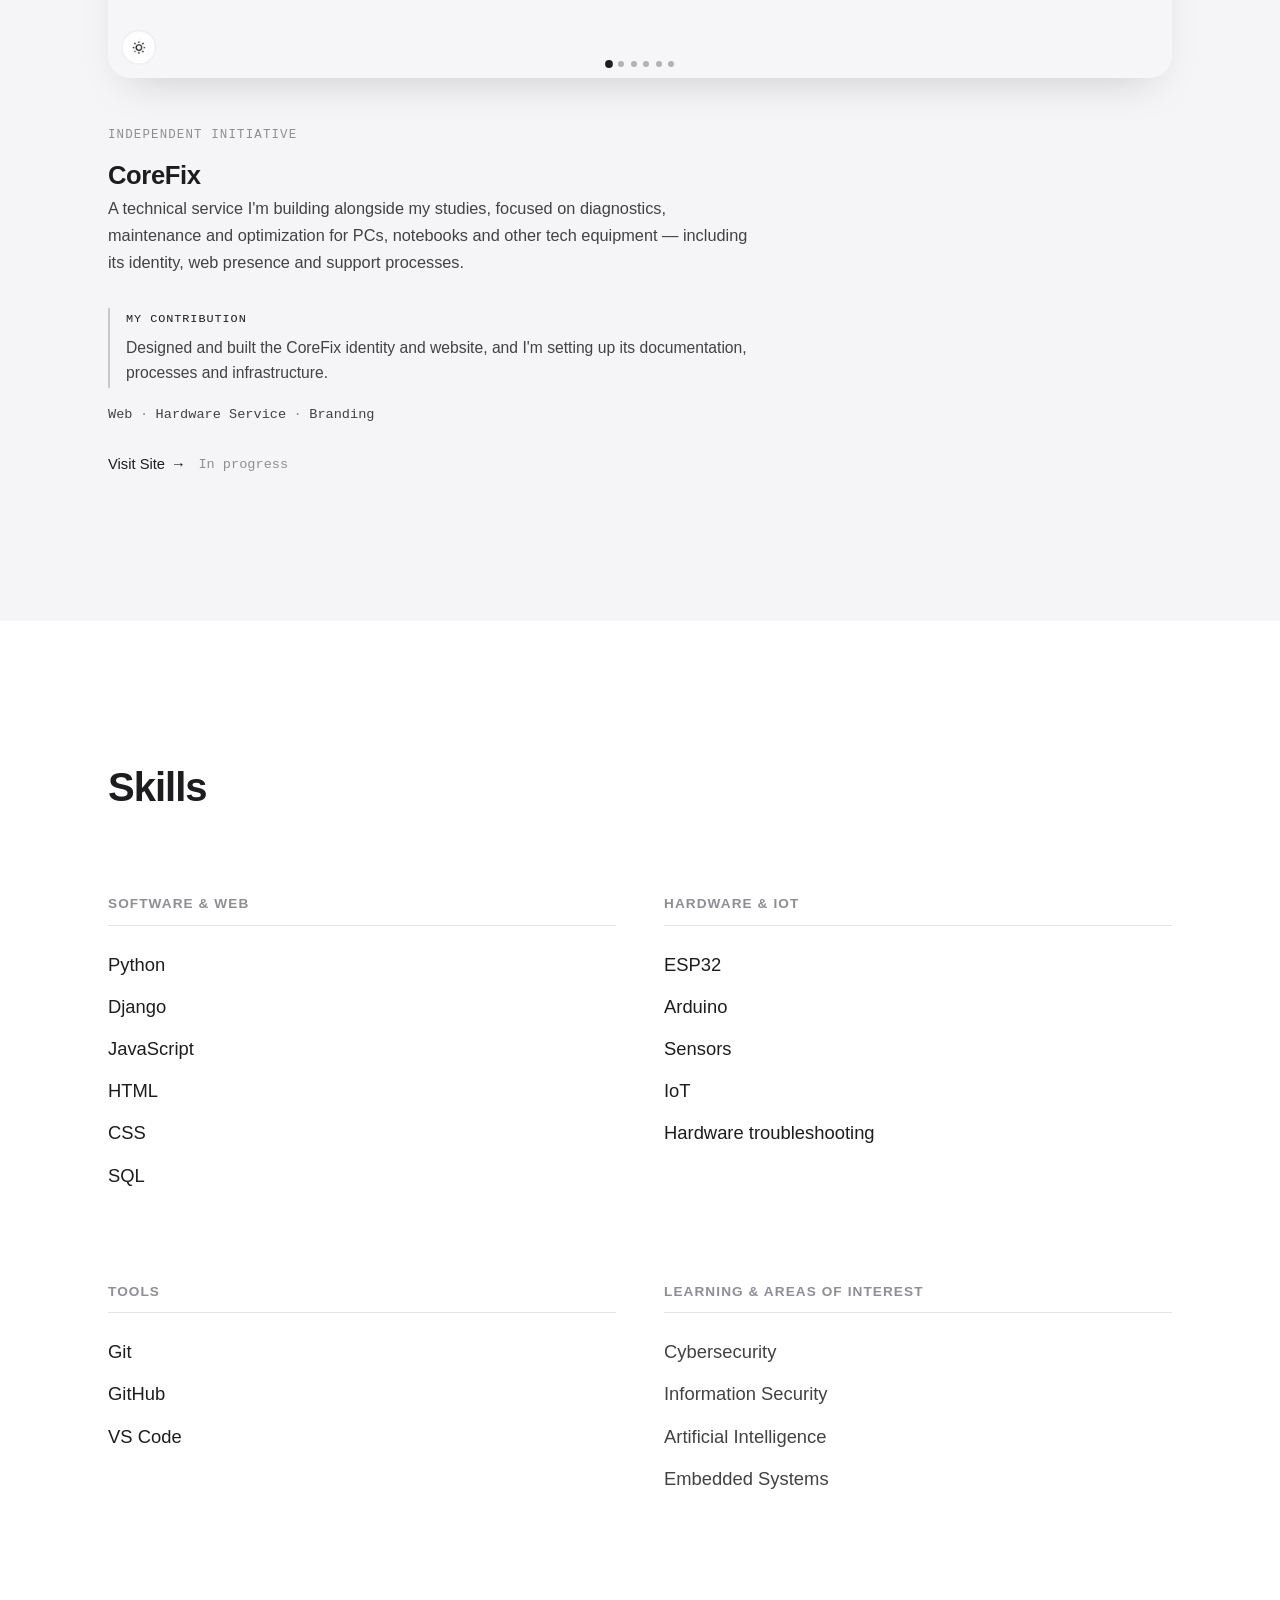
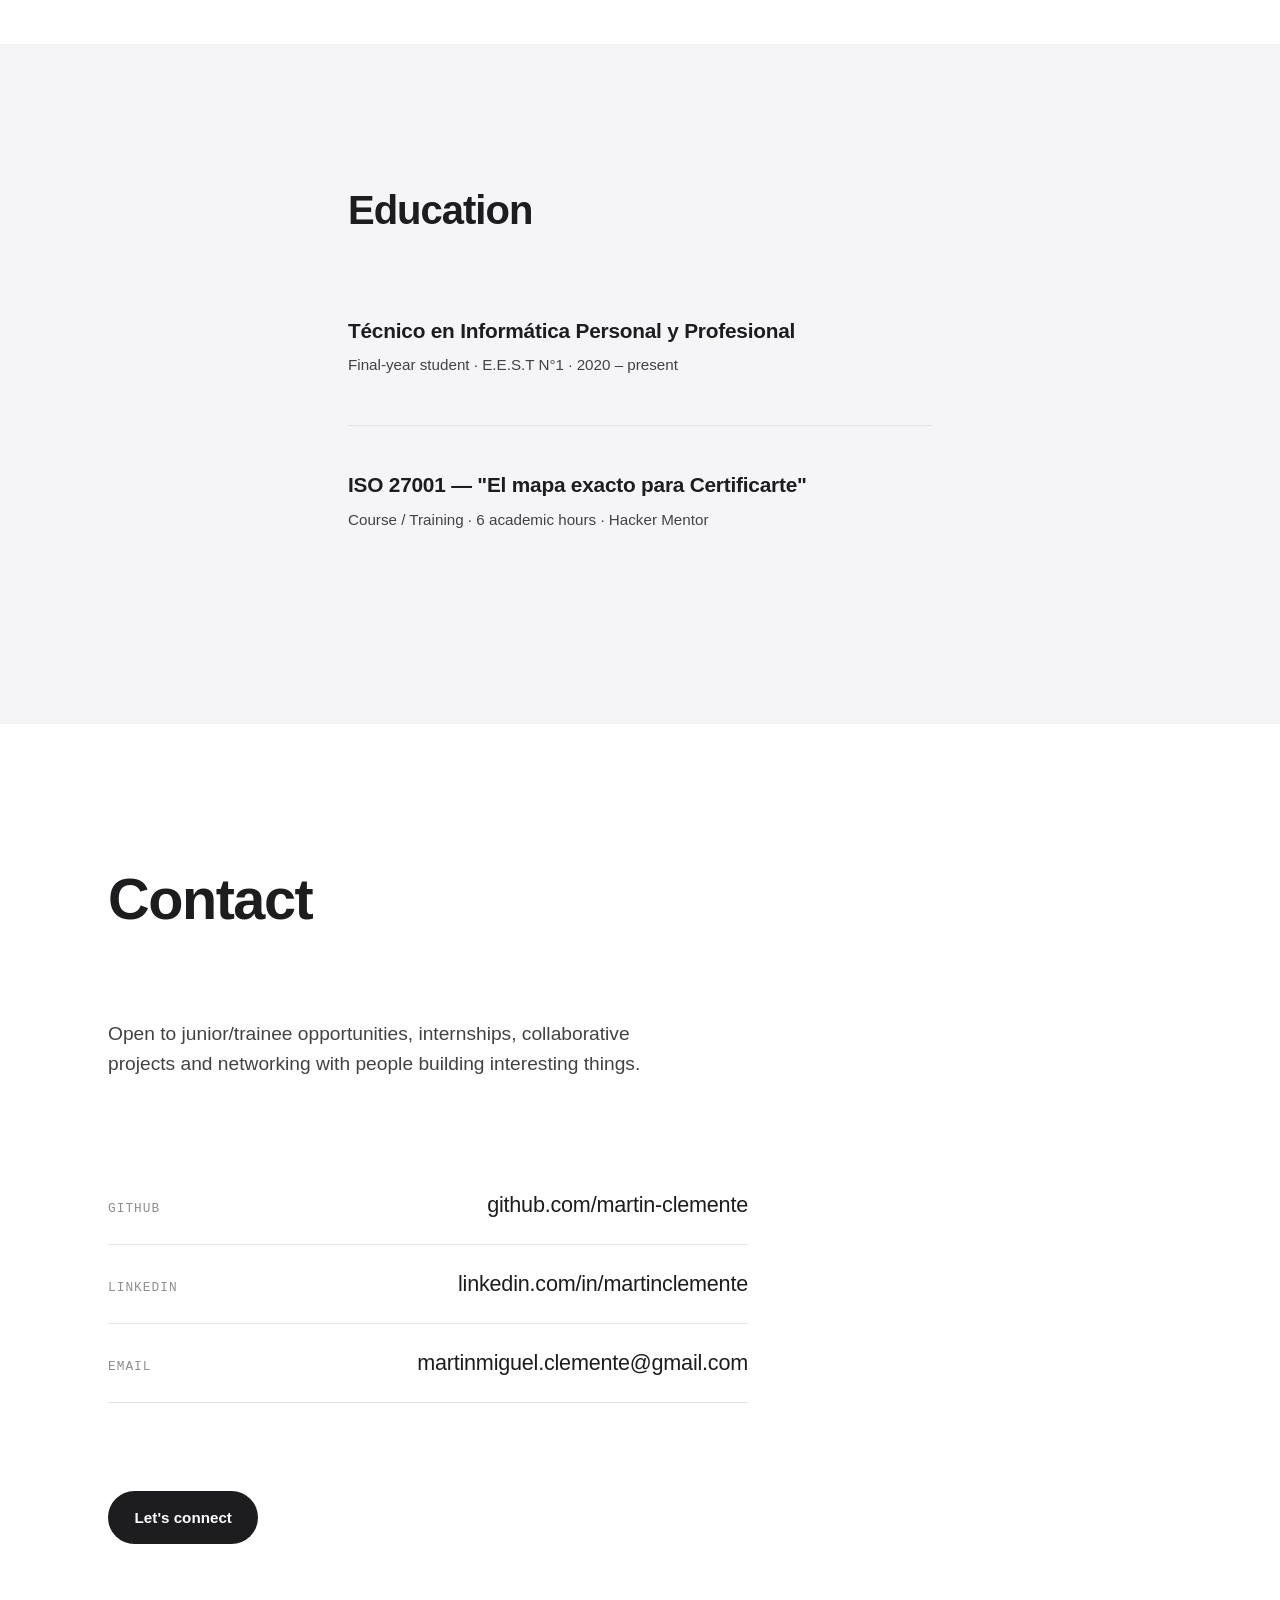
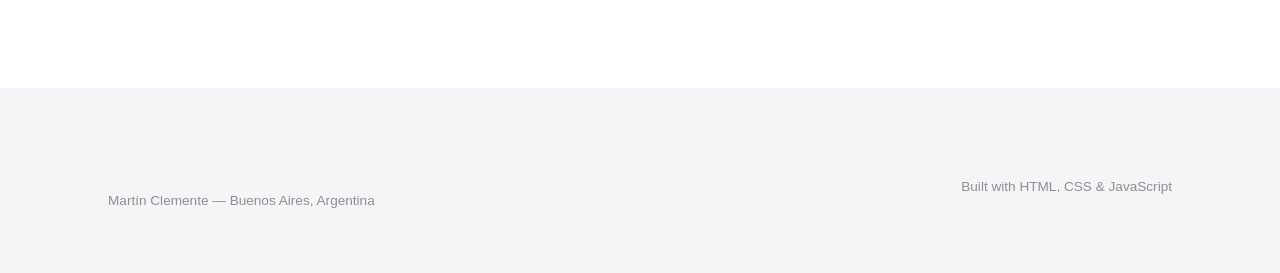
==== commit 6260b0a5: "Portfolio 1.2" ====
--- a/index.html
+++ b/index.html
@@ -11,12 +11,16 @@
   <meta property="og:description" data-i18n-content="meta.description" content="Final-year Technical Informatics student building projects across software, web development, IoT and hardware.">
   <meta property="og:type" content="website">
   <meta property="og:url" content="https://martin-clemente.github.io/">
-  <!-- TODO: Add og:image once a portfolio screenshot/social card is ready -->
+  <meta property="og:image" content="https://martin-clemente.github.io/assets/images/og-image.png">
+  <meta property="og:image:type" content="image/png">
+  <meta property="og:image:width" content="1200">
+  <meta property="og:image:height" content="630">
 
   <!-- Twitter/X -->
   <meta name="twitter:card" content="summary_large_image">
   <meta name="twitter:title" data-i18n-content="meta.title" content="Martín Clemente | Software, Web & IoT">
   <meta name="twitter:description" data-i18n-content="meta.description" content="Final-year Technical Informatics student building projects across software, web development, IoT and hardware.">
+  <meta name="twitter:image" content="https://martin-clemente.github.io/assets/images/og-image.png">
 
   <link rel="canonical" href="https://martin-clemente.github.io/">
   <meta name="theme-color" content="#000000">
@@ -24,6 +28,9 @@
   <link rel="icon" type="image/png" href="assets/icons/MC%20Favicon.png">
 
   <link rel="stylesheet" href="css/style.css">
+
+  <!-- Keep reveal-on-scroll blocks visible if JavaScript is disabled -->
+  <noscript><style>.reveal { opacity: 1; transform: none; transition: none; }</style></noscript>
 
   <!-- Set theme before first paint to avoid a flash of the wrong mode -->
   <script>
@@ -51,11 +58,12 @@
       <a href="#top" class="logo">Martín Clemente</a>
 
       <div class="header-right">
-        <nav class="primary-nav" id="primary-nav" aria-label="Primary">
+        <nav class="primary-nav" id="primary-nav" aria-label="Primary" data-i18n-aria="nav.primary">
           <a href="#about" data-i18n="nav.about">About</a>
           <a href="#projects" data-i18n="nav.projects">Projects</a>
           <a href="#skills" data-i18n="nav.skills">Skills</a>
           <a href="#education" data-i18n="nav.education">Education</a>
+          <a href="#contact" data-i18n="nav.contact">Contact</a>
           <a href="pdf/Martin%20Clemente%20CV.pdf" target="_blank" rel="noopener" class="nav-cta" data-i18n="nav.curriculum">Curriculum</a>
         </nav>
 
@@ -68,7 +76,7 @@
               </svg>
             </button>
 
-            <div class="lang-menu" id="lang-menu" role="menu" aria-label="Language">
+            <div class="lang-menu" id="lang-menu" role="menu" aria-label="Language" data-i18n-aria="lang.menu">
               <button type="button" class="lang-option" data-lang-option="es" role="menuitemradio" aria-checked="false">
                 <span class="flag-text">Español</span>
                 <svg class="lang-check" xmlns="http://www.w3.org/2000/svg" width="16" height="16" viewBox="0 0 16 16" fill="currentColor" aria-hidden="true"><path d="M13.854 3.646a.5.5 0 0 1 0 .708l-7 7a.5.5 0 0 1-.708 0l-3.5-3.5a.5.5 0 1 1 .708-.708L6.5 10.293l6.646-6.647a.5.5 0 0 1 .708 0z"/></svg>
@@ -122,11 +130,11 @@
     </section>
 
     <!-- ABOUT -->
-    <section class="section" id="about">
+    <section class="section tone-a" id="about">
       <div class="container">
         <h2 class="section-heading" data-i18n="about.heading">About</h2>
-        <div class="about-grid">
-          <img class="about-photo" src="assets/images/Me/Me.jpg" alt="Martín Clemente" width="1728" height="1727" loading="lazy">
+        <div class="about-grid reveal">
+          <img class="about-photo" src="assets/images/Me/Me.webp" alt="Martín Clemente" width="1728" height="1727" loading="lazy">
           <div class="about-body">
             <p data-i18n="about.p1">I'm Martín Clemente, a final-year Technical Informatics student in Argentina, close to finishing my technical secondary education.</p>
             <p data-i18n="about.p2">I'm interested in building technology that integrates software, hardware, web development and the Internet of Things — turning real problems into working projects by combining programming, electronics, sensors, embedded systems and web technologies.</p>
@@ -137,21 +145,21 @@
     </section>
 
     <!-- PROJECTS -->
-    <section class="section" id="projects">
+    <section class="section tone-b" id="projects">
       <div class="container">
         <h2 class="section-heading" data-i18n="projects.heading">Projects</h2>
 
         <!-- Featured: AirSense -->
-        <article class="project project-featured">
+        <article class="project project-featured reveal">
           <div class="carousel project-media" data-carousel aria-roledescription="carousel" data-i18n-aria="carousel.airsenseLabel" aria-label="AirSense screenshots">
             <div class="carousel-slides" data-carousel-track>
-              <img class="carousel-slide" src="assets/images/AirSense/airsense-1.png" alt="AirSense screenshot 1" loading="lazy" data-carousel-slide>
-              <img class="carousel-slide" src="assets/images/AirSense/airsense-2.png" alt="AirSense screenshot 2" loading="lazy" data-carousel-slide>
-              <img class="carousel-slide" src="assets/images/AirSense/airsense-3.png" alt="AirSense screenshot 3" loading="lazy" data-carousel-slide>
-              <img class="carousel-slide" src="assets/images/AirSense/airsense-4.png" alt="AirSense screenshot 4" loading="lazy" data-carousel-slide>
-              <img class="carousel-slide" src="assets/images/AirSense/airsense-5.png" alt="AirSense screenshot 5" loading="lazy" data-carousel-slide>
-              <img class="carousel-slide" src="assets/images/AirSense/airsense-6.png" alt="AirSense screenshot 6" loading="lazy" data-carousel-slide>
-              <img class="carousel-slide" src="assets/images/AirSense/airsense-7.png" alt="AirSense screenshot 7" loading="lazy" data-carousel-slide>
+              <img class="carousel-slide" src="assets/images/AirSense/airsense-1.webp" alt="AirSense screenshot 1" loading="lazy" data-carousel-slide>
+              <img class="carousel-slide" src="assets/images/AirSense/airsense-2.webp" alt="AirSense screenshot 2" loading="lazy" data-carousel-slide>
+              <img class="carousel-slide" src="assets/images/AirSense/airsense-3.webp" alt="AirSense screenshot 3" loading="lazy" data-carousel-slide>
+              <img class="carousel-slide" src="assets/images/AirSense/airsense-4.webp" alt="AirSense screenshot 4" loading="lazy" data-carousel-slide>
+              <img class="carousel-slide" src="assets/images/AirSense/airsense-5.webp" alt="AirSense screenshot 5" loading="lazy" data-carousel-slide>
+              <img class="carousel-slide" src="assets/images/AirSense/airsense-6.webp" alt="AirSense screenshot 6" loading="lazy" data-carousel-slide>
+              <img class="carousel-slide" src="assets/images/AirSense/airsense-7.webp" alt="AirSense screenshot 7" loading="lazy" data-carousel-slide>
             </div>
 
             <button class="carousel-btn carousel-prev" type="button" data-carousel-prev data-i18n-aria="carousel.prev" aria-label="Previous screenshot">‹</button>
@@ -167,7 +175,10 @@
             <span class="project-type" data-i18n="project.airsense.type">Collaborative Project</span>
             <p class="project-desc" data-i18n-html="project.airsense.desc">An environmental monitoring system built to improve understanding of indoor/outdoor conditions through real-time data collection and visualization. Tracks temperature, humidity, ambient noise and CO₂ using ESP32-based sensors, with a web dashboard for visualization and alerts, plus AI-assisted analysis to support recommendations. AirSense competed at <strong>ACTE 2026</strong> and advanced to a second instance.</p>
 
-            <!-- TODO: Describe exact responsibilities on AirSense (e.g. firmware, dashboard, sensor integration, data pipeline) -->
+            <div class="project-contribution">
+              <span class="contribution-label" data-i18n="contribution.label">My contribution</span>
+              <p data-i18n="project.airsense.contribution">I designed and built the dashboard and the whole website: the data visualization panel with alerts, plus the frontend integrated with the ESP32-based sensor data.</p>
+            </div>
 
             <ul class="tech-tags">
               <li>ESP32</li><li>IoT</li><li data-i18n="tag.sensors">Sensors</li><li>Web</li><li data-i18n="tag.data">Data</li><li data-i18n="tag.ai">AI</li>
@@ -183,17 +194,17 @@
         <div class="project-grid">
 
           <!-- WRC26 -->
-          <article class="project project-card">
+          <article class="project project-card reveal">
             <div class="carousel project-media project-media-card" data-carousel aria-roledescription="carousel" data-i18n-aria="carousel.wrc26Label" aria-label="WRC26 screenshots">
               <div class="carousel-slides" data-carousel-track>
-                <img class="carousel-slide" src="assets/images/WRC26/wrc26-1.png" alt="WRC26 login screen" loading="lazy" data-carousel-slide>
-                <img class="carousel-slide" src="assets/images/WRC26/wrc26-2.png" alt="WRC26 teams screen" loading="lazy" data-carousel-slide>
-                <img class="carousel-slide" src="assets/images/WRC26/wrc26-3.png" alt="WRC26 matches screen" loading="lazy" data-carousel-slide>
-                <img class="carousel-slide" src="assets/images/WRC26/wrc26-4.png" alt="WRC26 map screen" loading="lazy" data-carousel-slide>
-                <img class="carousel-slide" src="assets/images/WRC26/wrc26-5.png" alt="WRC26 map screen 2" loading="lazy" data-carousel-slide>
-                <img class="carousel-slide" src="assets/images/WRC26/wrc26-6.png" alt="WRC26 map screen 3" loading="lazy" data-carousel-slide>
-                <img class="carousel-slide" src="assets/images/WRC26/wrc26-7.png" alt="WRC26 screenshot 2" loading="lazy" data-carousel-slide>
-                <img class="carousel-slide" src="assets/images/WRC26/wrc26-8.png" alt="WRC26 screenshot 3" loading="lazy" data-carousel-slide>
+                <img class="carousel-slide" src="assets/images/WRC26/wrc26-1.webp" alt="WRC26 login screen" loading="lazy" data-carousel-slide>
+                <img class="carousel-slide" src="assets/images/WRC26/wrc26-2.webp" alt="WRC26 teams screen" loading="lazy" data-carousel-slide>
+                <img class="carousel-slide" src="assets/images/WRC26/wrc26-3.webp" alt="WRC26 matches screen" loading="lazy" data-carousel-slide>
+                <img class="carousel-slide" src="assets/images/WRC26/wrc26-4.webp" alt="WRC26 map screen" loading="lazy" data-carousel-slide>
+                <img class="carousel-slide" src="assets/images/WRC26/wrc26-5.webp" alt="WRC26 map screen 2" loading="lazy" data-carousel-slide>
+                <img class="carousel-slide" src="assets/images/WRC26/wrc26-6.webp" alt="WRC26 map screen 3" loading="lazy" data-carousel-slide>
+                <img class="carousel-slide" src="assets/images/WRC26/wrc26-7.webp" alt="WRC26 screenshot 2" loading="lazy" data-carousel-slide>
+                <img class="carousel-slide" src="assets/images/WRC26/wrc26-8.webp" alt="WRC26 screenshot 3" loading="lazy" data-carousel-slide>
               </div>
 
               <button class="carousel-btn carousel-prev" type="button" data-carousel-prev data-i18n-aria="carousel.prev" aria-label="Previous screenshot">‹</button>
@@ -203,35 +214,37 @@
 
               <a class="carousel-repo-link" href="https://github.com/GustavoEstevez/WRC26" target="_blank" rel="noopener"><span data-i18n="btn.viewRepo">View Repository</span> ↗</a>
             </div>
-            <span class="project-tag" data-i18n="tag.collaborative">Collaborative Project</span>
-            <h3>WRC26</h3>
-            <p class="project-desc" data-i18n="project.wrc26.desc">WRC26 is a ticket management system for the FIFA World Cup 2026 (Canada · Mexico · USA). Built with Django, it lets users browse the 48 teams, group-stage matches and the 16 host stadiums on an interactive Leaflet.js map, buy tickets through a shopping cart and manage their purchases.</p>
-
-            <div class="project-contribution">
-              <span class="contribution-label" data-i18n="contribution.label">My contribution</span>
-              <p data-i18n="project.wrc26.contribution">I was in charge of the frontend: designing and building all the HTML/CSS templates, the interactive stadiums map with Leaflet.js, the JavaScript interactions and client-side form validations, integrated with the Django backend.</p>
-            </div>
-
-            <ul class="tech-tags">
-              <li>HTML</li><li>CSS</li><li>JavaScript</li><li>Django</li><li>Leaflet.js</li>
-            </ul>
-
-            <div class="project-links">
-              <a href="https://github.com/GustavoEstevez/WRC26" target="_blank" rel="noopener" class="btn btn-small" data-i18n="btn.viewRepo">View Repository</a>
+            <div class="project-info">
+              <span class="project-tag" data-i18n="tag.collaborative">Collaborative Project</span>
+              <h3>WRC26</h3>
+              <p class="project-desc" data-i18n="project.wrc26.desc">WRC26 is a ticket management system for the FIFA World Cup 2026 (Canada · Mexico · USA). Built with Django, it lets users browse the 48 teams, group-stage matches and the 16 host stadiums on an interactive Leaflet.js map, buy tickets through a shopping cart and manage their purchases.</p>
+
+              <div class="project-contribution">
+                <span class="contribution-label" data-i18n="contribution.label">My contribution</span>
+                <p data-i18n="project.wrc26.contribution">I was in charge of the frontend: designing and building all the HTML/CSS templates, the interactive stadiums map with Leaflet.js, the JavaScript interactions and client-side form validations, integrated with the Django backend.</p>
+              </div>
+
+              <ul class="tech-tags">
+                <li>HTML</li><li>CSS</li><li>JavaScript</li><li>Django</li><li>Leaflet.js</li>
+              </ul>
+
+              <div class="project-links">
+                <a href="https://github.com/GustavoEstevez/WRC26" target="_blank" rel="noopener" class="btn btn-small" data-i18n="btn.viewRepo">View Repository</a>
+              </div>
             </div>
           </article>
 
           <!-- Arcson Bridge -->
-          <article class="project project-card">
+          <article class="project project-card project-card--reverse reveal">
             <div class="carousel project-media project-media-card" data-carousel aria-roledescription="carousel" data-i18n-aria="carousel.arcsonLabel" aria-label="Arcson Bridge screenshots">
               <div class="carousel-slides" data-carousel-track>
-                <img class="carousel-slide" src="assets/images/BridgeArcson/arcson-1.png" alt="Arcson Bridge screenshot 1" loading="lazy" data-carousel-slide>
-                <img class="carousel-slide" src="assets/images/BridgeArcson/arcson-2.png" alt="Arcson Bridge screenshot 2" loading="lazy" data-carousel-slide>
-                <img class="carousel-slide" src="assets/images/BridgeArcson/arcson-3.png" alt="Arcson Bridge screenshot 3" loading="lazy" data-carousel-slide>
-                <img class="carousel-slide" src="assets/images/BridgeArcson/arcson-4.png" alt="Arcson Bridge screenshot 4" loading="lazy" data-carousel-slide>
-                <img class="carousel-slide" src="assets/images/BridgeArcson/arcson-5.png" alt="Arcson Bridge screenshot 5" loading="lazy" data-carousel-slide>
-                <img class="carousel-slide" src="assets/images/BridgeArcson/arcson-6.png" alt="Arcson Bridge screenshot 6" loading="lazy" data-carousel-slide>
-                <img class="carousel-slide" src="assets/images/BridgeArcson/arcson-7.png" alt="Arcson Bridge screenshot 7" loading="lazy" data-carousel-slide>
+                <img class="carousel-slide" src="assets/images/BridgeArcson/arcson-1.webp" alt="Arcson Bridge screenshot 1" loading="lazy" data-carousel-slide>
+                <img class="carousel-slide" src="assets/images/BridgeArcson/arcson-2.webp" alt="Arcson Bridge screenshot 2" loading="lazy" data-carousel-slide>
+                <img class="carousel-slide" src="assets/images/BridgeArcson/arcson-3.webp" alt="Arcson Bridge screenshot 3" loading="lazy" data-carousel-slide>
+                <img class="carousel-slide" src="assets/images/BridgeArcson/arcson-4.webp" alt="Arcson Bridge screenshot 4" loading="lazy" data-carousel-slide>
+                <img class="carousel-slide" src="assets/images/BridgeArcson/arcson-5.webp" alt="Arcson Bridge screenshot 5" loading="lazy" data-carousel-slide>
+                <img class="carousel-slide" src="assets/images/BridgeArcson/arcson-6.webp" alt="Arcson Bridge screenshot 6" loading="lazy" data-carousel-slide>
+                <img class="carousel-slide" src="assets/images/BridgeArcson/arcson-7.webp" alt="Arcson Bridge screenshot 7" loading="lazy" data-carousel-slide>
               </div>
 
               <button class="carousel-btn carousel-prev" type="button" data-carousel-prev data-i18n-aria="carousel.prev" aria-label="Previous screenshot">‹</button>
@@ -241,57 +254,63 @@
 
               <a class="carousel-repo-link" href="https://github.com/martin-clemente/bridge-arcson" target="_blank" rel="noopener"><span data-i18n="btn.viewRepo">View Repository</span> ↗</a>
             </div>
-            <span class="project-tag" data-i18n="tag.project">Project</span>
-            <h3>Arcson Bridge</h3>
-            <p class="project-desc" data-i18n="project.arcson.desc">Bridge Arcson's institutional website, built with Django. The design follows the company's brand manual (color palette, Montserrat / Open Sans typography) and presents the whole product story — ArcBridge One IoT — through home, product, company and contact pages with a form.</p>
-
-            <div class="project-contribution">
-              <span class="contribution-label" data-i18n="contribution.label">My contribution</span>
-              <p data-i18n="project.arcson.contribution">I designed and built the whole site: the visual identity applied from the brand manual, the frontend of every page and the Django integration, with all institutional text centralized in a single content file for easy editing.</p>
-            </div>
-
-            <ul class="tech-tags">
-              <li>Python</li><li>Django</li><li>HTML</li><li>CSS</li><li>JavaScript</li>
-            </ul>
-
-            <div class="project-links">
-              <a href="https://github.com/martin-clemente/bridge-arcson" target="_blank" rel="noopener" class="btn btn-small" data-i18n="btn.viewRepo">View Repository</a>
+            <div class="project-info">
+              <span class="project-tag" data-i18n="tag.project">Project</span>
+              <h3>Arcson Bridge</h3>
+              <p class="project-desc" data-i18n="project.arcson.desc">Bridge Arcson's institutional website, built with Django. The design follows the company's brand manual (color palette, Montserrat / Open Sans typography) and presents the whole product story — ArcBridge One IoT — through home, product, company and contact pages with a form.</p>
+
+              <div class="project-contribution">
+                <span class="contribution-label" data-i18n="contribution.label">My contribution</span>
+                <p data-i18n="project.arcson.contribution">I designed and built the whole site: the visual identity applied from the brand manual, the frontend of every page and the Django integration, with all institutional text centralized in a single content file for easy editing.</p>
+              </div>
+
+              <ul class="tech-tags">
+                <li>Python</li><li>Django</li><li>HTML</li><li>CSS</li><li>JavaScript</li>
+              </ul>
+
+              <div class="project-links">
+                <a href="https://github.com/martin-clemente/bridge-arcson" target="_blank" rel="noopener" class="btn btn-small" data-i18n="btn.viewRepo">View Repository</a>
+              </div>
             </div>
           </article>
 
           <!-- CoreFix -->
-          <article class="project project-card">
+          <article class="project project-card project-card--wide reveal">
             <div class="carousel project-media project-media-card" data-carousel aria-roledescription="carousel" data-i18n-aria="carousel.corefixLabel" aria-label="CoreFix screenshots">
               <div class="carousel-slides" data-carousel-track>
-                <img class="carousel-slide" src="assets/images/CoreFix/corefix-1.png" alt="CoreFix landing page screenshot" loading="lazy" data-carousel-slide>
-                <img class="carousel-slide" src="assets/images/CoreFix/corefix-2.png" alt="CoreFix landing page screenshot 2" loading="lazy" data-carousel-slide>
-                <img class="carousel-slide" src="assets/images/CoreFix/corefix-3.png" alt="CoreFix landing page screenshot 3" loading="lazy" data-carousel-slide>
-                <img class="carousel-slide" src="assets/images/CoreFix/corefix-4.png" alt="CoreFix landing page screenshot 4" loading="lazy" data-carousel-slide>
-                <img class="carousel-slide" src="assets/images/CoreFix/corefix-5.png" alt="CoreFix landing page screenshot 5" loading="lazy" data-carousel-slide>
-                <img class="carousel-slide" src="assets/images/CoreFix/corefix-6.png" alt="CoreFix landing page screenshot 6" loading="lazy" data-carousel-slide>
+                <img class="carousel-slide" src="assets/images/CoreFix/corefix-1.webp" alt="CoreFix landing page screenshot" loading="lazy" data-carousel-slide>
+                <img class="carousel-slide" src="assets/images/CoreFix/corefix-2.webp" alt="CoreFix landing page screenshot 2" loading="lazy" data-carousel-slide>
+                <img class="carousel-slide" src="assets/images/CoreFix/corefix-3.webp" alt="CoreFix landing page screenshot 3" loading="lazy" data-carousel-slide>
+                <img class="carousel-slide" src="assets/images/CoreFix/corefix-4.webp" alt="CoreFix landing page screenshot 4" loading="lazy" data-carousel-slide>
+                <img class="carousel-slide" src="assets/images/CoreFix/corefix-5.webp" alt="CoreFix landing page screenshot 5" loading="lazy" data-carousel-slide>
+                <img class="carousel-slide" src="assets/images/CoreFix/corefix-6.webp" alt="CoreFix landing page screenshot 6" loading="lazy" data-carousel-slide>
               </div>
 
               <button class="carousel-btn carousel-prev" type="button" data-carousel-prev data-i18n-aria="carousel.prev" aria-label="Previous screenshot">‹</button>
               <button class="carousel-btn carousel-next" type="button" data-carousel-next data-i18n-aria="carousel.next" aria-label="Next screenshot">›</button>
 
               <div class="carousel-dots" data-carousel-dots></div>
-            </div>
-            <span class="project-tag" data-i18n="tag.independent">Independent Initiative</span>
-            <h3>CoreFix</h3>
-            <p class="project-desc" data-i18n="project.corefix.desc">A technical service I'm building alongside my studies, focused on diagnostics, maintenance and optimization for PCs, notebooks and other tech equipment — including its identity, web presence and support processes.</p>
-
-            <div class="project-contribution">
-              <span class="contribution-label" data-i18n="contribution.label">My contribution</span>
-              <p data-i18n="project.corefix.contribution">Designed and built the CoreFix identity and website, and I'm setting up its documentation, processes and infrastructure.</p>
-            </div>
-
-            <ul class="tech-tags">
-              <li>Web</li><li data-i18n="tag.hwService">Hardware Service</li><li data-i18n="tag.branding">Branding</li>
-            </ul>
-
-            <div class="project-links">
-              <!-- TODO: Add CoreFix live site / repository link -->
-              <span class="project-status" data-i18n="status.inProgress">In progress</span>
+
+              <a class="carousel-repo-link" href="https://corefix-pc.github.io/landing/" target="_blank" rel="noopener"><span data-i18n="btn.visitSite">Visit Site</span> ↗</a>
+            </div>
+            <div class="project-info">
+              <span class="project-tag" data-i18n="tag.independent">Independent Initiative</span>
+              <h3>CoreFix</h3>
+              <p class="project-desc" data-i18n="project.corefix.desc">A technical service I'm building alongside my studies, focused on diagnostics, maintenance and optimization for PCs, notebooks and other tech equipment — including its identity, web presence and support processes.</p>
+
+              <div class="project-contribution">
+                <span class="contribution-label" data-i18n="contribution.label">My contribution</span>
+                <p data-i18n="project.corefix.contribution">Designed and built the CoreFix identity and website, and I'm setting up its documentation, processes and infrastructure.</p>
+              </div>
+
+              <ul class="tech-tags">
+                <li>Web</li><li data-i18n="tag.hwService">Hardware Service</li><li data-i18n="tag.branding">Branding</li>
+              </ul>
+
+              <div class="project-links">
+                <a href="https://corefix-pc.github.io/landing/" target="_blank" rel="noopener" class="btn btn-small" data-i18n="btn.visitSite">Visit Site</a>
+                <span class="project-status" data-i18n="status.inProgress">In progress</span>
+              </div>
             </div>
           </article>
 
@@ -300,33 +319,33 @@
     </section>
 
     <!-- SKILLS -->
-    <section class="section" id="skills">
+    <section class="section tone-a" id="skills">
       <div class="container">
         <h2 class="section-heading" data-i18n="skills.heading">Skills</h2>
 
         <div class="skills-grid">
-          <div class="skill-group">
+          <div class="skill-group reveal">
             <h3 data-i18n="skills.software">Software &amp; Web</h3>
             <ul class="tech-tags">
               <li>Python</li><li>Django</li><li>JavaScript</li><li>HTML</li><li>CSS</li><li>SQL</li>
             </ul>
           </div>
 
-          <div class="skill-group">
+          <div class="skill-group reveal">
             <h3 data-i18n="skills.hardware">Hardware &amp; IoT</h3>
             <ul class="tech-tags">
               <li>ESP32</li><li>Arduino</li><li data-i18n="tag.sensors">Sensors</li><li>IoT</li><li data-i18n="tag.hwTroubleshooting">Hardware troubleshooting</li>
             </ul>
           </div>
 
-          <div class="skill-group">
+          <div class="skill-group reveal">
             <h3 data-i18n="skills.tools">Tools</h3>
             <ul class="tech-tags">
               <li>Git</li><li>GitHub</li><li>VS Code</li>
             </ul>
           </div>
 
-          <div class="skill-group skill-group-learning">
+          <div class="skill-group skill-group-learning reveal">
             <h3 data-i18n="skills.learning">Learning &amp; Areas of Interest</h3>
             <ul class="tech-tags tech-tags-learning">
               <li data-i18n="tag.cybersecurity">Cybersecurity</li><li data-i18n="tag.infoSecurity">Information Security</li><li data-i18n="tag.aiFull">Artificial Intelligence</li><li data-i18n="tag.embedded">Embedded Systems</li>
@@ -337,17 +356,17 @@
     </section>
 
     <!-- EDUCATION -->
-    <section class="section" id="education">
+    <section class="section tone-b" id="education">
       <div class="container education-grid">
         <h2 class="section-heading" data-i18n="education.heading">Education</h2>
 
         <div>
-          <article class="edu-item">
+          <article class="edu-item reveal">
             <h3>Técnico en Informática Personal y Profesional</h3>
-            <p class="edu-meta" data-i18n="education.meta1">Final-year student · Argentina <!-- TODO: Add institution name and exact dates --></p>
+            <p class="edu-meta" data-i18n="education.meta1">Final-year student · E.E.S.T N°1 · 2020 – present</p>
           </article>
 
-          <article class="edu-item">
+          <article class="edu-item reveal">
             <h3>ISO 27001 — "El mapa exacto para Certificarte"</h3>
             <p class="edu-meta" data-i18n="education.meta2">Course / Training · 6 academic hours · Hacker Mentor</p>
           </article>
@@ -356,12 +375,12 @@
     </section>
 
     <!-- CONTACT -->
-    <section class="section section-contact" id="contact">
+    <section class="section section-contact tone-a" id="contact">
       <div class="container">
         <h2 class="section-heading" data-i18n="contact.heading">Contact</h2>
         <p class="contact-lead" data-i18n="contact.lead">Open to junior/trainee opportunities, internships, collaborative projects and networking with people building interesting things.</p>
 
-        <div class="contact-links">
+        <div class="contact-links reveal">
           <a href="https://github.com/martin-clemente" target="_blank" rel="noopener" class="contact-link">
             <span class="contact-label">GitHub</span>
             <span class="contact-value">github.com/martin-clemente</span>
@@ -391,4 +410,4 @@
 
   <script src="js/script.js"></script>
 </body>
-</html>
+</html>
--- a/css/style.css
+++ b/css/style.css
@@ -1,14 +1,17 @@
 /* ==========================================================================
    Martín Clemente — Portfolio
+   Editorial, minimal, Apple-inspired composition. Monochrome, dark-first.
    ========================================================================== */
 
 :root {
-  /* Color — monochrome, Apple-inspired */
+  /* Color — monochrome */
   --bg: #000000;
+  --bg-0: #000000;   /* base tone */
+  --bg-1: #050506;   /* alternate tone, barely lighter */
   --bg-surface: #151517;
-  --bg-surface-2: #232327;
-  --border: #2A2A2D;
-  --border-strong: #3A3A3E;
+  --bg-surface-2: #1C1C1F;
+  --border: #232326;
+  --border-strong: #34343A;
   --text-primary: #F5F5F7;
   --text-secondary: #A1A1A6;
   --text-muted: #6E6E73;
@@ -18,11 +21,12 @@
   --accent-border: rgba(245, 245, 247, 0.28);
 
   /* Header — frosted glass */
-  --header-bg: rgba(0, 0, 0, 0.55);
+  --header-bg: rgba(0, 0, 0, 0.5);
   --header-bg-scrolled: rgba(0, 0, 0, 0.78);
 
   /* Elevation */
   --shadow-card: 0 1px 2px rgba(0, 0, 0, 0.35);
+  --shadow-media: 0 20px 60px -20px rgba(0, 0, 0, 0.55);
 
   /* Translucent overlays on top of screenshots (stay dark in both themes) */
   --overlay-bg: rgba(0, 0, 0, 0.6);
@@ -37,19 +41,24 @@
   --font-mono: "SF Mono", ui-monospace, "Cascadia Mono", "JetBrains Mono", Consolas, monospace;
 
   /* Spacing */
+  --space-3xs: 0.25rem;
   --space-xs: 0.5rem;
   --space-sm: 1rem;
   --space-md: 1.75rem;
   --space-lg: 3rem;
-  --space-xl: 5rem;
-  --space-2xl: 7rem;
-
-  --radius: 16px;
+  --space-xl: 5.5rem;
+  --space-2xl: 9rem;    /* generous section rhythm on desktop */
+  --space-gap: 4.5rem;  /* space between showcases inside a section */
+
+  --radius: 22px;
   --radius-sm: 10px;
   --radius-pill: 999px;
-  --max-width: 1080px;
+  --max-width: 1120px;
+  --max-width-narrow: 640px;
 
   --header-h: 68px;
+
+  --ease: cubic-bezier(0.22, 1, 0.36, 1);
 }
 
 /* ---------- Light theme ---------- */
@@ -57,6 +66,8 @@
 html[data-theme="light"] {
   color-scheme: light;
   --bg: #F5F5F7;
+  --bg-0: #FFFFFF;
+  --bg-1: #F5F5F7;
   --bg-surface: #FFFFFF;
   --bg-surface-2: #E5E5EA;
   --border: #E4E4E8;
@@ -70,9 +81,10 @@
   --accent-border: rgba(29, 29, 31, 0.15);
 
   --header-bg: rgba(250, 250, 252, 0.55);
-  --header-bg-scrolled: rgba(250, 250, 252, 0.78);
+  --header-bg-scrolled: rgba(250, 250, 252, 0.8);
 
   --shadow-card: 0 1px 3px rgba(0, 0, 0, 0.06);
+  --shadow-media: 0 20px 45px -20px rgba(0, 0, 0, 0.18);
 
   --carousel-dot-idle: rgba(20, 20, 24, 0.3);
 }
@@ -102,13 +114,18 @@
 img { max-width: 100%; display: block; }
 a { color: inherit; text-decoration: none; }
 ul { list-style: none; margin: 0; padding: 0; }
-h1, h2, h3 { font-family: var(--font-display); margin: 0; line-height: 1.15; }
+h1, h2, h3 { font-family: var(--font-display); margin: 0; line-height: 1.1; }
 
 .container {
   max-width: var(--max-width);
   margin: 0 auto;
   padding: 0 var(--space-md);
 }
+
+/* Alternating background tones between sections — replaces hard borders
+   as the way sections separate from one another. */
+.tone-a { background: var(--bg-0); }
+.tone-b { background: var(--bg-1); }
 
 .skip-link {
   position: absolute;
@@ -139,13 +156,12 @@
   -webkit-backdrop-filter: blur(20px) saturate(180%);
   backdrop-filter: blur(20px) saturate(180%);
   border-bottom: 1px solid transparent;
-  transition: border-color 0.25s ease, background 0.25s ease;
+  transition: border-color 0.3s var(--ease), background 0.3s var(--ease);
 }
 .site-header.scrolled {
   border-bottom-color: var(--border);
   background: var(--header-bg-scrolled);
 }
-/* No backdrop-filter support: use opaque so text stays readable */
 @supports not ((backdrop-filter: blur(1px)) or (-webkit-backdrop-filter: blur(1px))) {
   .site-header { background: var(--bg); }
   .site-header.scrolled { background: var(--bg); }
@@ -171,7 +187,7 @@
 .logo {
   font-family: var(--font-display);
   font-weight: 600;
-  font-size: 1.05rem;
+  font-size: 1rem;
   letter-spacing: -0.01em;
   white-space: nowrap;
 }
@@ -179,15 +195,15 @@
   display: flex;
   align-items: center;
   flex-wrap: nowrap;
-  gap: 1.25rem;
+  gap: 1.5rem;
 }
 .primary-nav a {
   color: var(--text-secondary);
-  font-size: 0.9rem;
+  font-size: 0.86rem;
   white-space: nowrap;
   padding: 0.4rem 0.1rem;
   border-bottom: 1px solid transparent;
-  transition: color 0.15s ease, border-color 0.15s ease;
+  transition: color 0.15s ease;
 }
 .primary-nav a:hover,
 .primary-nav a:focus-visible { color: var(--text-primary); }
@@ -205,31 +221,24 @@
   align-items: center;
   gap: 0.5rem;
   font-family: var(--font-body);
-  font-size: 0.88rem;
+  font-size: 0.85rem;
   color: var(--text-secondary);
   background: none;
   border: 1px solid var(--border-strong);
   border-radius: var(--radius-pill);
   padding: 0.4rem 0.8rem;
-  min-height: 40px;
+  min-height: 38px;
   cursor: pointer;
   transition: border-color 0.15s ease, color 0.15s ease, background 0.15s ease;
 }
-.lang-toggle:hover {
-  border-color: var(--border-strong);
-  background: var(--accent-soft);
-  color: var(--text-primary);
-}
-.lang-toggle:focus-visible {
-  border-color: var(--accent);
-  color: var(--accent);
-}
+.lang-toggle:hover { background: var(--accent-soft); color: var(--text-primary); }
+.lang-toggle:focus-visible { border-color: var(--accent); color: var(--accent); }
 .theme-toggle {
   display: inline-flex;
   align-items: center;
   justify-content: center;
-  width: 40px;
-  height: 40px;
+  width: 38px;
+  height: 38px;
   padding: 0;
   flex-shrink: 0;
   background: none;
@@ -239,28 +248,13 @@
   cursor: pointer;
   transition: border-color 0.15s ease, color 0.15s ease, background 0.15s ease;
 }
-.theme-toggle:hover {
-  background: var(--accent-soft);
-  color: var(--text-primary);
-}
-.theme-toggle:focus-visible {
-  border-color: var(--accent);
-  color: var(--accent);
-}
-.theme-toggle svg {
-  width: 18px;
-  height: 18px;
-  fill: currentColor;
-}
+.theme-toggle:hover { background: var(--accent-soft); color: var(--text-primary); }
+.theme-toggle:focus-visible { border-color: var(--accent); color: var(--accent); }
+.theme-toggle svg { width: 17px; height: 17px; fill: currentColor; }
 html:not([data-theme="light"]) .theme-toggle .icon-moon,
 html[data-theme="light"] .theme-toggle .icon-sun { display: none; }
 .flag-text { line-height: 1; white-space: nowrap; }
-.arrow-language {
-  width: 14px;
-  height: 14px;
-  fill: currentColor;
-  transition: transform 0.2s ease;
-}
+.arrow-language { width: 14px; height: 14px; fill: currentColor; transition: transform 0.2s ease; }
 .lang-dropdown.open .arrow-language { transform: rotate(180deg); }
 
 .lang-menu {
@@ -279,11 +273,7 @@
   transition: opacity 0.15s ease, transform 0.15s ease;
   z-index: 3;
 }
-.lang-dropdown.open .lang-menu {
-  opacity: 1;
-  visibility: visible;
-  transform: translateY(0);
-}
+.lang-dropdown.open .lang-menu { opacity: 1; visibility: visible; transform: translateY(0); }
 .lang-option {
   display: flex;
   align-items: center;
@@ -294,32 +284,22 @@
   border: none;
   border-radius: var(--radius-sm);
   font-family: var(--font-body);
-  font-size: 0.92rem;
+  font-size: 0.9rem;
   color: var(--text-secondary);
   text-align: left;
   cursor: pointer;
 }
 .lang-option:hover,
-.lang-option:focus-visible {
-  background: var(--bg-surface-2);
-  color: var(--text-primary);
-}
+.lang-option:focus-visible { background: var(--bg-surface-2); color: var(--text-primary); }
 .lang-option .flag-text { flex: 1; }
-
-.lang-check {
-  width: 16px;
-  height: 16px;
-  fill: var(--accent);
-  opacity: 0;
-  transition: opacity 0.15s ease;
-}
+.lang-check { width: 16px; height: 16px; fill: var(--accent); opacity: 0; transition: opacity 0.15s ease; }
 .lang-option.active { color: var(--text-primary); }
 .lang-option.active .lang-check { opacity: 1; }
 
 .nav-toggle {
   display: none;
-  width: 40px;
-  height: 40px;
+  width: 38px;
+  height: 38px;
   background: none;
   border: 1px solid var(--border);
   border-radius: var(--radius-pill);
@@ -329,76 +309,73 @@
   gap: 5px;
   cursor: pointer;
 }
-.nav-toggle span {
-  width: 18px;
-  height: 2px;
-  background: var(--text-primary);
-  transition: transform 0.2s ease, opacity 0.2s ease;
-}
+.nav-toggle span { width: 17px; height: 2px; background: var(--text-primary); transition: transform 0.2s ease, opacity 0.2s ease; }
 .nav-toggle[aria-expanded="true"] span:nth-child(1) { transform: translateY(7px) rotate(45deg); }
 .nav-toggle[aria-expanded="true"] span:nth-child(2) { opacity: 0; }
 .nav-toggle[aria-expanded="true"] span:nth-child(3) { transform: translateY(-7px) rotate(-45deg); }
 
 /* ---------- Hero ---------- */
-.hero {
-  padding: var(--space-2xl) 0 var(--space-xl);
-  border-bottom: 1px solid var(--border);
-}
+.hero { padding: calc(var(--space-2xl) * 0.85) 0 var(--space-xl); }
 .hero-eyebrow {
   font-family: var(--font-mono);
+  text-transform: uppercase;
+  letter-spacing: 0.1em;
   color: var(--text-secondary);
-  font-size: 0.9rem;
-  margin: 0 0 var(--space-sm);
-  opacity: 0;
-  animation: rise 0.6s ease forwards;
+  font-size: 0.8rem;
+  margin: 0 0 var(--space-md);
+  opacity: 0;
+  animation: rise 0.7s var(--ease) forwards;
 }
 .hero-name {
-  font-size: clamp(2.6rem, 6vw, 4.2rem);
+  font-size: clamp(2.75rem, 10vw, 6.75rem);
   font-weight: 700;
-  letter-spacing: -0.03em;
+  letter-spacing: -0.035em;
   color: var(--accent);
-  margin-bottom: var(--space-sm);
-  opacity: 0;
-  animation: rise 0.6s ease 0.08s forwards;
+  margin-bottom: var(--space-md);
+  opacity: 0;
+  animation: rise 0.7s var(--ease) 0.08s forwards;
 }
 .hero-tagline {
-  max-width: 46ch;
-  font-size: clamp(1.05rem, 2vw, 1.3rem);
+  max-width: 40ch;
+  font-size: clamp(1.15rem, 2.2vw, 1.5rem);
+  line-height: 1.45;
   color: var(--text-secondary);
-  margin: 0 0 var(--space-md);
-  opacity: 0;
-  animation: rise 0.6s ease 0.16s forwards;
+  margin: 0 0 var(--space-lg);
+  opacity: 0;
+  animation: rise 0.7s var(--ease) 0.16s forwards;
 }
 .hero-areas {
   display: flex;
   flex-wrap: wrap;
-  gap: 0.6rem;
+  gap: 0;
+  margin-bottom: var(--space-xl);
+  font-family: var(--font-mono);
+  font-size: 0.95rem;
+  letter-spacing: 0.02em;
+  color: var(--text-primary);
+  opacity: 0;
+  animation: rise 0.7s var(--ease) 0.24s forwards;
+}
+.hero-areas li { display: flex; align-items: center; }
+.hero-areas li:not(:first-child)::before {
+  content: "·";
+  color: var(--text-muted);
+  margin: 0 0.6em;
+}
+.hero-actions {
+  display: flex;
+  flex-wrap: wrap;
+  align-items: center;
+  gap: 1.75rem;
   margin-bottom: var(--space-lg);
   opacity: 0;
-  animation: rise 0.6s ease 0.24s forwards;
-}
-.hero-areas li {
-  font-family: var(--font-mono);
-  font-size: 0.85rem;
-  color: var(--text-primary);
-  background: var(--bg-surface);
-  border: 1px solid var(--border);
-  border-radius: 999px;
-  padding: 0.35rem 0.9rem;
-}
-.hero-actions {
-  display: flex;
-  flex-wrap: wrap;
-  gap: 0.9rem;
-  margin-bottom: var(--space-md);
-  opacity: 0;
-  animation: rise 0.6s ease 0.32s forwards;
+  animation: rise 0.7s var(--ease) 0.32s forwards;
 }
 .hero-links {
   display: flex;
   gap: var(--space-md);
   opacity: 0;
-  animation: rise 0.6s ease 0.4s forwards;
+  animation: rise 0.7s var(--ease) 0.4s forwards;
 }
 .hero-links a {
   color: var(--text-secondary);
@@ -410,12 +387,9 @@
 .hero-links a:hover,
 .hero-links a:focus-visible { color: var(--accent); border-color: var(--accent); }
 
-@keyframes rise {
-  from { opacity: 0; transform: translateY(10px); }
-  to { opacity: 1; transform: translateY(0); }
-}
-
-/* ---------- Buttons ---------- */
+@keyframes rise { from { opacity: 0; transform: translateY(14px); } to { opacity: 1; transform: translateY(0); } }
+
+/* ---------- Buttons / CTAs ---------- */
 .btn {
   display: inline-flex;
   align-items: center;
@@ -423,65 +397,87 @@
   font-family: var(--font-body);
   font-weight: 600;
   font-size: 0.95rem;
-  padding: 0.75rem 1.4rem;
-  border-radius: var(--radius-pill);
   border: 1px solid transparent;
   cursor: pointer;
-  transition: transform 0.12s ease, background 0.15s ease, border-color 0.15s ease, filter 0.15s ease;
-  min-height: 44px;
-}
-.btn-primary { background: var(--accent); color: var(--accent-text); }
+  transition: transform 0.15s var(--ease), background 0.15s ease, filter 0.15s ease, gap 0.15s ease, color 0.15s ease;
+}
+/* Primary: solid pill, light fill / dark text */
+.btn-primary {
+  background: var(--accent);
+  color: var(--accent-text);
+  border-radius: var(--radius-pill);
+  padding: 0.85rem 1.6rem;
+  min-height: 46px;
+}
 .btn-primary:hover { transform: translateY(-1px); filter: brightness(1.08); }
-.btn-ghost { border-color: var(--border-strong); color: var(--text-primary); }
-.btn-ghost:hover { border-color: var(--accent); color: var(--accent); }
-.btn-small { padding: 0.55rem 1.1rem; font-size: 0.88rem; min-height: 38px; }
+
+/* Secondary: no box — a plain link with a trailing arrow that nudges on hover */
+.btn-ghost,
+.btn-small {
+  background: none;
+  border: none;
+  padding: 0.85rem 0;
+  min-height: 46px;
+  color: var(--text-primary);
+  gap: 0.4em;
+}
+.btn-small { min-height: 0; padding: 0; font-size: 0.92rem; font-weight: 500; }
+.btn-ghost::after,
+.btn-small::after { content: "→"; transition: transform 0.2s var(--ease); }
+.btn-ghost:hover::after,
+.btn-small:hover::after,
+.btn-ghost:focus-visible::after,
+.btn-small:focus-visible::after { transform: translateX(4px); }
+.btn-ghost:hover,
+.btn-small:hover { color: var(--text-secondary); }
 
 /* ---------- Sections ---------- */
-.section { padding: var(--space-2xl) 0; border-bottom: 1px solid var(--border); }
-.section:last-of-type { border-bottom: none; }
+.section { padding: var(--space-2xl) 0; }
 .section-heading {
-  font-size: clamp(1.6rem, 3vw, 2.1rem);
+  font-size: clamp(1.9rem, 3.4vw, 2.5rem);
   font-weight: 700;
-  letter-spacing: -0.02em;
-  margin-bottom: var(--space-lg);
-}
-
-/* About */
+  letter-spacing: -0.025em;
+  margin-bottom: var(--space-xl);
+}
+
+/* ---------- Reveal on scroll ---------- */
+.reveal { opacity: 0; transform: translateY(22px); transition: opacity 0.7s var(--ease), transform 0.7s var(--ease); }
+.reveal.is-visible { opacity: 1; transform: translateY(0); }
+
+/* About — editorial introduction, not a stacked list of paragraphs */
 .about-grid {
   display: flex;
   align-items: flex-start;
-  gap: var(--space-lg);
-  max-width: 860px;
+  gap: var(--space-xl);
+  max-width: 900px;
 }
 .about-photo {
-  width: 220px;
-  height: 220px;
+  width: 200px;
+  height: 200px;
   flex-shrink: 0;
   object-fit: cover;
-  border-radius: 24px;
-  border: 1px solid var(--border);
-  box-shadow: var(--shadow-card);
-}
-.about-body { flex: 1; }
-.about-body p { color: var(--text-secondary); font-size: 1.05rem; margin: 0 0 1rem; }
+  border-radius: var(--radius);
+  box-shadow: var(--shadow-media);
+}
+.about-body { flex: 1; max-width: 56ch; }
+.about-body p { color: var(--text-secondary); font-size: 1.1rem; line-height: 1.65; margin: 0 0 1.1rem; }
+.about-body p:first-child { color: var(--text-primary); font-size: 1.3rem; font-weight: 500; line-height: 1.5; }
 .about-body p:last-child { margin-bottom: 0; }
 
 /* ---------- Projects ---------- */
-.project-featured {
-  display: flex;
-  flex-direction: column;
-  background: var(--bg-surface);
-  border: 1px solid var(--border);
-  border-radius: var(--radius);
-  box-shadow: var(--shadow-card);
-  overflow: hidden;
-  margin-bottom: var(--space-lg);
-}
+
+/* Featured (AirSense): full-bleed media up top, generous caption below */
+.project-featured { display: flex; flex-direction: column; }
 .project-featured .carousel {
   aspect-ratio: 2912 / 1888;
   height: auto;
   min-height: 0;
-}
+  border-radius: var(--radius);
+  box-shadow: var(--shadow-media);
+}
+.project-featured .project-body { padding: var(--space-xl) 0 0; max-width: var(--max-width-narrow); }
+.project-featured h3 { font-size: clamp(1.9rem, 3vw, 2.5rem); font-weight: 700; letter-spacing: -0.02em; margin-bottom: 0.5rem; }
+
 .project-media {
   position: relative;
   background: var(--bg-surface-2);
@@ -490,46 +486,80 @@
   align-items: center;
   justify-content: center;
   overflow: hidden;
-}
-.project-media img { width: 100%; height: 100%; object-fit: cover; }
-.project-body { padding: var(--space-lg); }
-.project-featured .project-media { padding: 0; }
-
-/* Clickable project preview (image links to repo/demo) */
-.project-media-link {
-  cursor: pointer;
-  display: flex;
-}
-.project-media-link:hover img,
-.project-media-link:focus-visible img { transform: scale(1.03); }
-.project-media-link img { transition: transform 0.25s ease; }
-
-.project-media-overlay {
-  position: absolute;
-  inset: auto 0 0 0;
-  display: flex;
-  align-items: center;
-  justify-content: center;
-  padding: 0.6rem;
+  border-radius: var(--radius);
+}
+.project-media img { width: 100%; height: 100%; object-fit: contain; }
+
+/* Kicker-style label instead of a bordered pill */
+.project-tag {
+  display: block;
   font-family: var(--font-mono);
-  font-size: 0.82rem;
-  color: var(--overlay-text);
-  background: linear-gradient(to top, var(--overlay-grad), transparent);
-  transform: translateY(100%);
-  transition: transform 0.2s ease;
-}
-.project-media-link:hover .project-media-overlay,
-.project-media-link:focus-visible .project-media-overlay {
-  transform: translateY(0);
-}
-.project-media-link:focus-visible { outline: 2px solid var(--accent); outline-offset: 2px; }
-
-/* Card-sized preview (non-featured projects) */
-.project-media-card {
-  min-height: 160px;
-  border-radius: var(--radius-sm);
-  margin-bottom: var(--space-sm);
-}
+  text-transform: uppercase;
+  letter-spacing: 0.09em;
+  font-size: 0.78rem;
+  color: var(--text-muted);
+  margin-bottom: 0.9rem;
+}
+.project-tag-featured { color: var(--accent); }
+
+.project h3 { font-size: 1.6rem; font-weight: 600; letter-spacing: -0.015em; margin-bottom: 0.4rem; }
+.project-type { display: block; color: var(--text-muted); font-size: 0.88rem; margin-bottom: 1rem; }
+.project-desc { color: var(--text-secondary); font-size: 1.02rem; line-height: 1.65; margin: 0 0 var(--space-sm); }
+
+.project-contribution {
+  border-left: 2px solid var(--border-strong);
+  padding: 0.15rem 0 0.15rem 1rem;
+  margin: var(--space-sm) 0;
+}
+.contribution-label {
+  display: block;
+  font-family: var(--font-mono);
+  text-transform: uppercase;
+  letter-spacing: 0.08em;
+  font-size: 0.74rem;
+  color: var(--accent);
+  margin-bottom: 0.35rem;
+}
+.project-contribution p { margin: 0; color: var(--text-secondary); font-size: 0.98rem; line-height: 1.6; }
+
+/* Tech tags: plain typographic list, dot-separated — no chips, no borders */
+.tech-tags { display: flex; flex-wrap: wrap; margin-bottom: var(--space-md); font-family: var(--font-mono); font-size: 0.85rem; }
+.tech-tags li { color: var(--text-secondary); }
+.tech-tags li:not(:first-child)::before { content: "·"; color: var(--text-muted); margin: 0 0.55em; }
+.tech-tags-learning li { color: var(--text-muted); font-style: italic; }
+
+.project-links { display: flex; align-items: center; gap: 0.8rem; }
+.project-status { font-family: var(--font-mono); font-size: 0.85rem; color: var(--text-muted); }
+
+/* Stack of the three non-featured showcases: generous vertical rhythm,
+   no card boxes — spacing and layout carry the hierarchy. */
+.project-grid { display: flex; flex-direction: column; gap: var(--space-gap); margin-top: var(--space-gap); }
+
+.project-card { display: grid; grid-template-columns: 1fr; gap: var(--space-lg); }
+.project-card .project-media-card { min-height: 0; aspect-ratio: 1400 / 908; box-shadow: var(--shadow-media); }
+.project-info { display: flex; flex-direction: column; justify-content: center; }
+
+/* WRC26: media left / info right. Arcson: reversed. CoreFix: full width, stacked. */
+@media (min-width: 900px) {
+  .project-card { grid-template-columns: 1.05fr 1fr; align-items: center; }
+  .project-card--reverse { grid-template-columns: 1fr 1.05fr; }
+  .project-card--reverse .project-media-card { order: 2; }
+  .project-card--reverse .project-info { order: 1; }
+
+  .project-card--wide { grid-template-columns: 1fr; gap: var(--space-lg); }
+  .project-card--wide .project-media-card { aspect-ratio: 1400 / 908; }
+  .project-card--wide .project-info { max-width: var(--max-width-narrow); }
+}
+
+/* Touch devices have no hover: keep the "clickable" affordance visible */
+@media (hover: none) {
+  .carousel-btn { opacity: 1; }
+}
+.project-media-overlay-static { color: var(--text-muted); }
+
+/* Placeholder for screenshots not uploaded yet — never a broken-image icon */
+.project-media-pending { border: 1px dashed var(--border-strong); }
+.project-media-pending img { display: none; }
 
 /* ---------- Carousel ---------- */
 .carousel {
@@ -541,24 +571,10 @@
   cursor: grab;
   touch-action: pan-y;
 }
-.carousel-slides {
-  display: flex;
-  height: 100%;
-  width: 100%;
-  transition: transform 0.45s ease;
-}
-.carousel-slides.dragging {
-  transition: none;
-  cursor: grabbing;
-}
-img.carousel-slide {
-  flex: 0 0 auto;
-  width: 100%;
-  height: 100%;
-  object-fit: contain;
-  -webkit-user-drag: none;
-  user-select: none;
-}
+.carousel-slides { display: flex; height: 100%; width: 100%; transition: transform 0.5s var(--ease); }
+.carousel-slides.dragging { transition: none; cursor: grabbing; }
+img.carousel-slide { flex: 0 0 auto; width: 100%; height: 100%; object-fit: contain; -webkit-user-drag: none; user-select: none; transition: transform 0.4s var(--ease); }
+.carousel:hover img.carousel-slide { transform: scale(1.015); }
 .carousel-btn {
   position: absolute;
   top: 50%;
@@ -567,14 +583,14 @@
   display: flex;
   align-items: center;
   justify-content: center;
-  width: 36px;
-  height: 36px;
+  width: 34px;
+  height: 34px;
   padding: 0;
-  border: 1px solid var(--border-strong);
+  border: none;
   border-radius: 50%;
   background: var(--overlay-bg);
   color: var(--overlay-text);
-  font-size: 1.25rem;
+  font-size: 1.2rem;
   line-height: 1;
   cursor: pointer;
   opacity: 0;
@@ -586,191 +602,92 @@
 .carousel-btn:focus-visible { background: var(--overlay-bg-hover); }
 .carousel-prev { left: 0.6rem; }
 .carousel-next { right: 0.6rem; }
-.carousel-dots {
-  position: absolute;
-  bottom: 0.6rem;
-  left: 0;
-  right: 0;
-  z-index: 2;
-  display: flex;
-  justify-content: center;
-  gap: 0.4rem;
-}
-.carousel-dot {
-  width: 8px;
-  height: 8px;
-  padding: 0;
-  border: none;
-  border-radius: 50%;
-  background: var(--carousel-dot-idle);
-  cursor: pointer;
-  transition: background 0.15s ease, transform 0.15s ease;
-}
+.carousel-dots { position: absolute; bottom: 0.7rem; left: 0; right: 0; z-index: 2; display: flex; justify-content: center; gap: 0.4rem; }
+.carousel-dot { width: 6px; height: 6px; padding: 0; border: none; border-radius: 50%; background: var(--carousel-dot-idle); cursor: pointer; transition: background 0.15s ease, transform 0.15s ease; }
 .carousel-dot:hover,
 .carousel-dot.active { background: var(--accent); }
-.carousel-dot.active { transform: scale(1.15); }
+.carousel-dot.active { transform: scale(1.3); }
 .carousel-repo-link {
   position: absolute;
-  top: 0.6rem;
-  right: 0.6rem;
+  top: 0.7rem;
+  right: 0.7rem;
   z-index: 2;
   font-family: var(--font-mono);
-  font-size: 0.78rem;
+  font-size: 0.76rem;
   color: var(--overlay-text);
   background: var(--overlay-bg);
-  border: 1px solid var(--border-strong);
   border-radius: var(--radius-pill);
-  padding: 0.3rem 0.6rem;
-  transition: border-color 0.15s ease, color 0.15s ease;
-}
+  padding: 0.35rem 0.75rem;
+  opacity: 0;
+  transform: translateY(-4px);
+  transition: opacity 0.2s ease, transform 0.2s ease;
+}
+.carousel:hover .carousel-repo-link,
+.carousel:focus-within .carousel-repo-link { opacity: 1; transform: translateY(0); }
 .carousel-repo-link:hover,
-.carousel-repo-link:focus-visible { border-color: var(--accent); color: var(--accent); }
-
-/* Placeholder for screenshots not uploaded yet — never a broken-image icon */
-.project-media-pending {
-  border: 1px dashed var(--border-strong);
-}
-.project-media-pending img { display: none; }
-
-/* Touch devices have no hover: keep the "clickable" affordance visible */
-@media (hover: none) {
-  .project-media-link .project-media-overlay { transform: translateY(0); }
-  .carousel-btn { opacity: 1; }
-}
-.project-media-overlay-static {
-  position: static;
-  transform: none;
-  background: none;
-  color: var(--text-muted);
-}
-
-.project-tag {
-  display: inline-block;
-  font-family: var(--font-mono);
-  font-size: 0.78rem;
-  color: var(--text-secondary);
-  border: 1px solid var(--border-strong);
-  border-radius: 999px;
-  padding: 0.25rem 0.7rem;
-  margin-bottom: 0.8rem;
-}
-.project-tag-featured { color: var(--accent); border-color: var(--accent-border); background: var(--accent-soft); }
-
-.project h3 { font-size: 1.5rem; font-weight: 600; letter-spacing: -0.01em; margin-bottom: 0.3rem; }
-.project-type {
-  display: block;
-  color: var(--text-muted);
-  font-size: 0.88rem;
-  margin-bottom: 0.9rem;
-}
-.project-desc { color: var(--text-secondary); margin: 0 0 var(--space-sm); }
-
-.project-contribution {
-  background: var(--bg);
-  border-left: 2px solid var(--accent);
-  border-radius: 0 var(--radius-sm) var(--radius-sm) 0;
-  padding: 0.8rem 1rem;
-  margin-bottom: var(--space-sm);
-}
-.contribution-label {
-  display: block;
-  font-family: var(--font-mono);
-  font-size: 0.78rem;
-  color: var(--accent);
-  margin-bottom: 0.3rem;
-}
-.project-contribution p { margin: 0; color: var(--text-secondary); font-size: 0.95rem; }
-
-.tech-tags { display: flex; flex-wrap: wrap; gap: 0.5rem; margin-bottom: var(--space-sm); }
-.tech-tags li {
-  font-family: var(--font-mono);
-  font-size: 0.78rem;
-  color: var(--text-secondary);
-  background: var(--bg-surface-2);
-  border: 1px solid var(--border);
-  border-radius: var(--radius-sm);
-  padding: 0.25rem 0.6rem;
-}
-.tech-tags-learning li { color: var(--text-muted); border-style: dashed; }
-
-.project-links { display: flex; align-items: center; gap: 0.8rem; }
-.project-status { font-family: var(--font-mono); font-size: 0.85rem; color: var(--text-muted); }
-
-.project-grid {
-  display: grid;
-  grid-template-columns: repeat(2, 1fr);
-  gap: var(--space-md);
-}
-.project-card {
-  background: var(--bg-surface);
-  border: 1px solid var(--border);
-  border-radius: var(--radius);
-  box-shadow: var(--shadow-card);
-  padding: var(--space-md);
-  transition: border-color 0.15s ease, transform 0.15s ease, box-shadow 0.15s ease;
-}
-.project-card:hover { border-color: var(--border-strong); transform: translateY(-2px); box-shadow: 0 4px 12px rgba(0, 0, 0, 0.08); }
-
-/* ---------- Skills ---------- */
+.carousel-repo-link:focus-visible { color: var(--accent); background: var(--overlay-bg-hover); }
+@media (hover: none) { .carousel-repo-link { opacity: 1; transform: translateY(0); } }
+
+/* ---------- Skills — editorial typographic list, not a chip cloud ---------- */
 .skills-grid {
   display: grid;
   grid-template-columns: repeat(2, 1fr);
-  gap: var(--space-lg) var(--space-md);
-}
-.skill-group h3 { font-size: 1.05rem; margin-bottom: 0.9rem; color: var(--text-primary); }
-.skill-group-learning h3 { color: var(--text-secondary); }
+  gap: var(--space-xl) var(--space-lg);
+  max-width: var(--max-width);
+}
+.skill-group h3 {
+  font-size: 0.85rem;
+  font-weight: 600;
+  text-transform: uppercase;
+  letter-spacing: 0.08em;
+  color: var(--text-muted);
+  margin-bottom: 1.1rem;
+  padding-bottom: 0.8rem;
+  border-bottom: 1px solid var(--border);
+}
+.skill-group .tech-tags { display: block; margin-bottom: 0; font-size: 1.15rem; font-family: var(--font-display); }
+.skill-group .tech-tags li { display: block; color: var(--text-primary); padding: 0.4rem 0; }
+.skill-group .tech-tags li::before { display: none; }
+.skill-group-learning .tech-tags li { color: var(--text-secondary); font-style: normal; }
 
 /* ---------- Education ---------- */
-.education-grid { max-width: 760px; }
-.edu-item {
-  padding: var(--space-md) 0;
-  border-top: 1px solid var(--border);
-}
-.edu-item:first-child { border-top: none; }
-.edu-item h3 { font-size: 1.15rem; margin-bottom: 0.3rem; }
-.edu-meta { color: var(--text-secondary); font-size: 0.92rem; margin: 0; }
-
-/* ---------- Contact ---------- */
-.contact-lead { color: var(--text-secondary); max-width: 52ch; margin: 0 0 var(--space-lg); font-size: 1.05rem; }
-.contact-links {
-  display: flex;
-  flex-direction: column;
-  border-top: 1px solid var(--border);
-  margin-bottom: var(--space-lg);
-}
+#education .education-grid { max-width: var(--max-width-narrow); }
+.edu-item { display: grid; grid-template-columns: 1fr; gap: 0.3rem; padding: var(--space-lg) 0; border-top: 1px solid var(--border); }
+.edu-item:first-child { border-top: none; padding-top: 0; }
+.edu-item h3 { font-size: 1.3rem; font-weight: 600; letter-spacing: -0.01em; margin-bottom: 0.35rem; }
+.edu-meta { color: var(--text-secondary); font-size: 0.95rem; margin: 0; }
+
+/* ---------- Contact — strong closing statement ---------- */
+.section-contact .section-heading { font-size: clamp(2.4rem, 5vw, 3.6rem); }
+.contact-lead { color: var(--text-secondary); max-width: 50ch; margin: 0 0 var(--space-xl); font-size: 1.2rem; line-height: 1.55; }
+.contact-links { display: flex; flex-direction: column; max-width: var(--max-width-narrow); margin-bottom: var(--space-xl); }
 .contact-link {
   display: flex;
   justify-content: space-between;
-  align-items: center;
-  padding: 1rem 0;
+  align-items: baseline;
+  padding: 1.35rem 0;
   border-bottom: 1px solid var(--border);
-  transition: color 0.15s ease;
-}
-.contact-link:hover .contact-value,
-.contact-link:focus-visible .contact-value { color: var(--accent); }
-.contact-label { font-family: var(--font-mono); font-size: 0.85rem; color: var(--text-muted); }
-.contact-value { font-size: 1.05rem; color: var(--text-primary); }
+  transition: opacity 0.15s ease;
+}
+.contact-link:hover,
+.contact-link:focus-visible { opacity: 0.7; }
+.contact-label { font-family: var(--font-mono); font-size: 0.8rem; text-transform: uppercase; letter-spacing: 0.08em; color: var(--text-muted); }
+.contact-value { font-size: 1.35rem; font-weight: 500; color: var(--text-primary); letter-spacing: -0.01em; }
 
 /* ---------- Footer ---------- */
-.site-footer { padding: var(--space-lg) 0; }
-.footer-inner {
-  display: flex;
-  justify-content: space-between;
-  color: var(--text-muted);
-  font-size: 0.88rem;
-}
+.site-footer { padding: var(--space-xl) 0 var(--space-lg); }
+.footer-inner { display: flex; justify-content: space-between; color: var(--text-muted); font-size: 0.85rem; }
 .footer-meta { margin: 0; }
 
 /* ---------- Responsive ---------- */
 @media (max-width: 820px) {
-  .project-body { padding: var(--space-md); }
-  .project-media { min-height: 180px; }
-  .skills-grid { grid-template-columns: 1fr; }
+  .project-featured .project-body { padding-top: var(--space-lg); }
+  .skills-grid { grid-template-columns: 1fr; gap: var(--space-lg); }
 }
 
 /* Medium screens: collapse the primary nav into the hamburger menu before
-   the header runs out of horizontal space (logo + 5 links + controls). */
-@media (max-width: 860px) {
+   the header runs out of horizontal space (logo + 6 links + controls). */
+@media (max-width: 960px) {
   .nav-toggle { display: flex; }
   .primary-nav {
     position: fixed;
@@ -789,16 +706,26 @@
     transition: transform 0.2s ease, opacity 0.2s ease;
   }
   .primary-nav.open { transform: translateY(0); opacity: 1; pointer-events: auto; }
-  .primary-nav a { padding: 0.85rem 0.2rem; border-bottom: 1px solid var(--border); }
+  .primary-nav a { padding: 0.9rem 0.2rem; border-bottom: 1px solid var(--border); }
   .primary-nav .nav-cta { margin-top: 0.5rem; text-align: center; }
 }
 
 @media (max-width: 720px) {
-  :root { --space-2xl: 4rem; --space-xl: 3rem; }
-  .about-grid { flex-direction: column; align-items: center; text-align: center; }
-  .about-photo { width: 160px; height: 160px; border-radius: 20px; }
-  .project-grid { grid-template-columns: 1fr; }
+  :root {
+    --space-2xl: 4.5rem;
+    --space-xl: 3rem;
+    --space-gap: 3rem;
+    --radius: 18px;
+  }
+  .about-grid { flex-direction: column; align-items: flex-start; gap: var(--space-md); }
+  .about-photo { width: 128px; height: 128px; border-radius: 16px; }
+  .about-body p:first-child { font-size: 1.15rem; }
+  .project-card,
+  .project-card--reverse { grid-template-columns: 1fr; }
+  .project-card .project-media-card { order: 0 !important; aspect-ratio: 1400 / 908; }
+  .project-info { order: 0 !important; }
   .footer-inner { flex-direction: column; gap: 0.3rem; }
+  .contact-value { font-size: 1.1rem; }
 }
 
 /* Very narrow screens: keep the header controls from overflowing */
@@ -814,6 +741,7 @@
     animation: none;
     opacity: 1;
   }
+  .reveal { opacity: 1; transform: none; transition: none; }
   .carousel-slides { transition: none; }
   * { transition: none !important; }
-}
+}
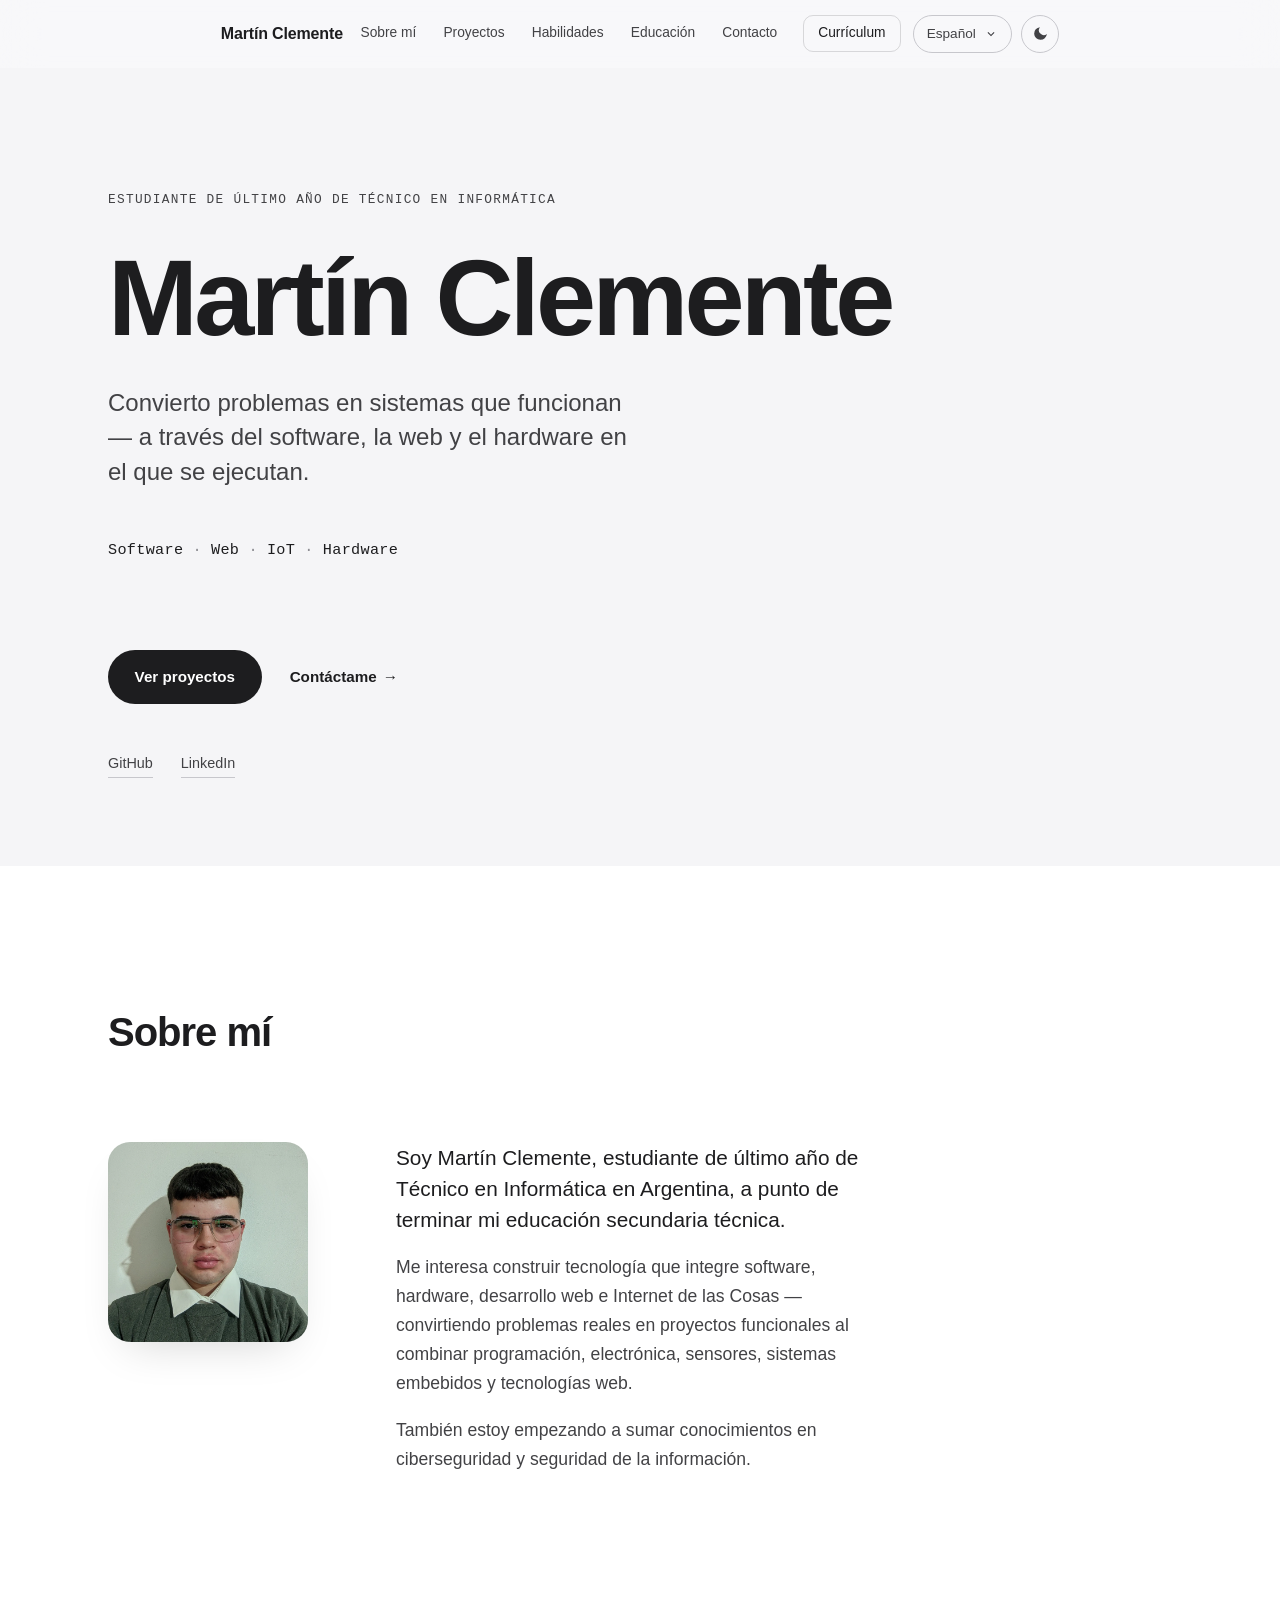
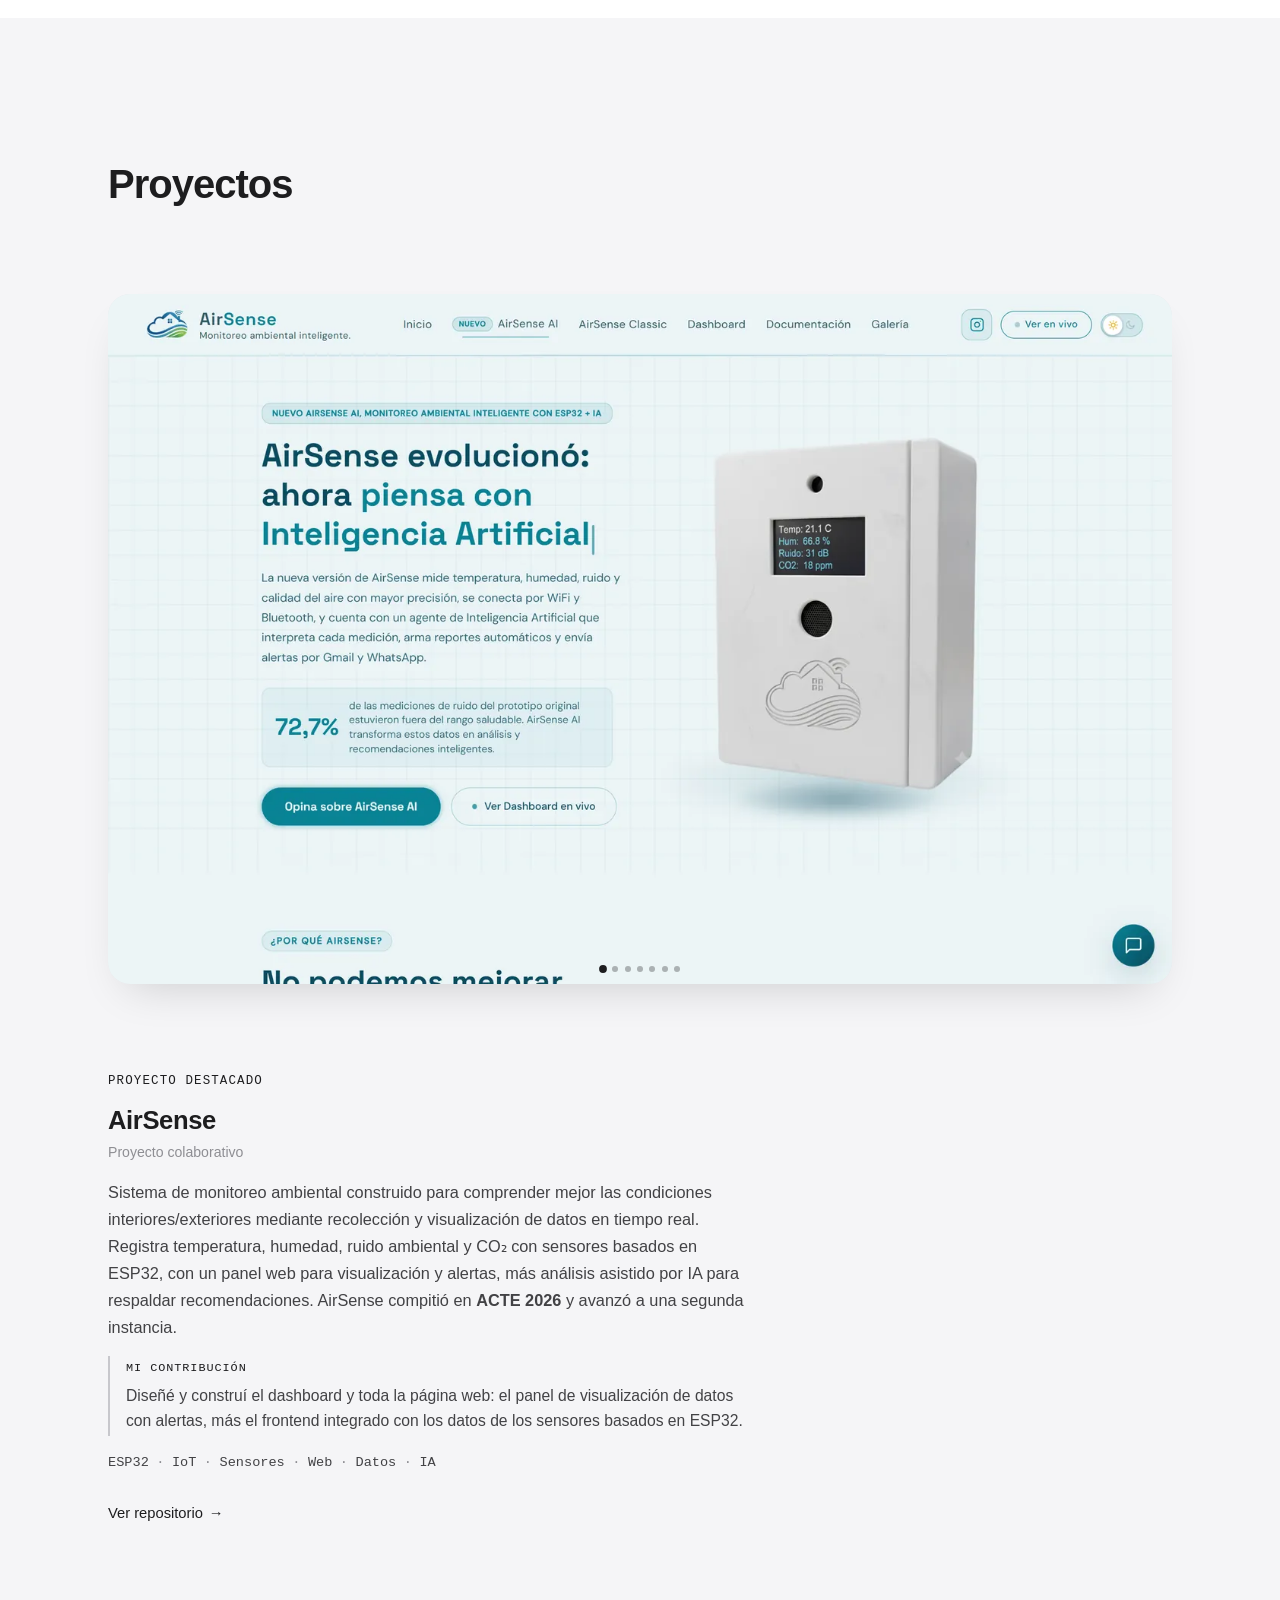
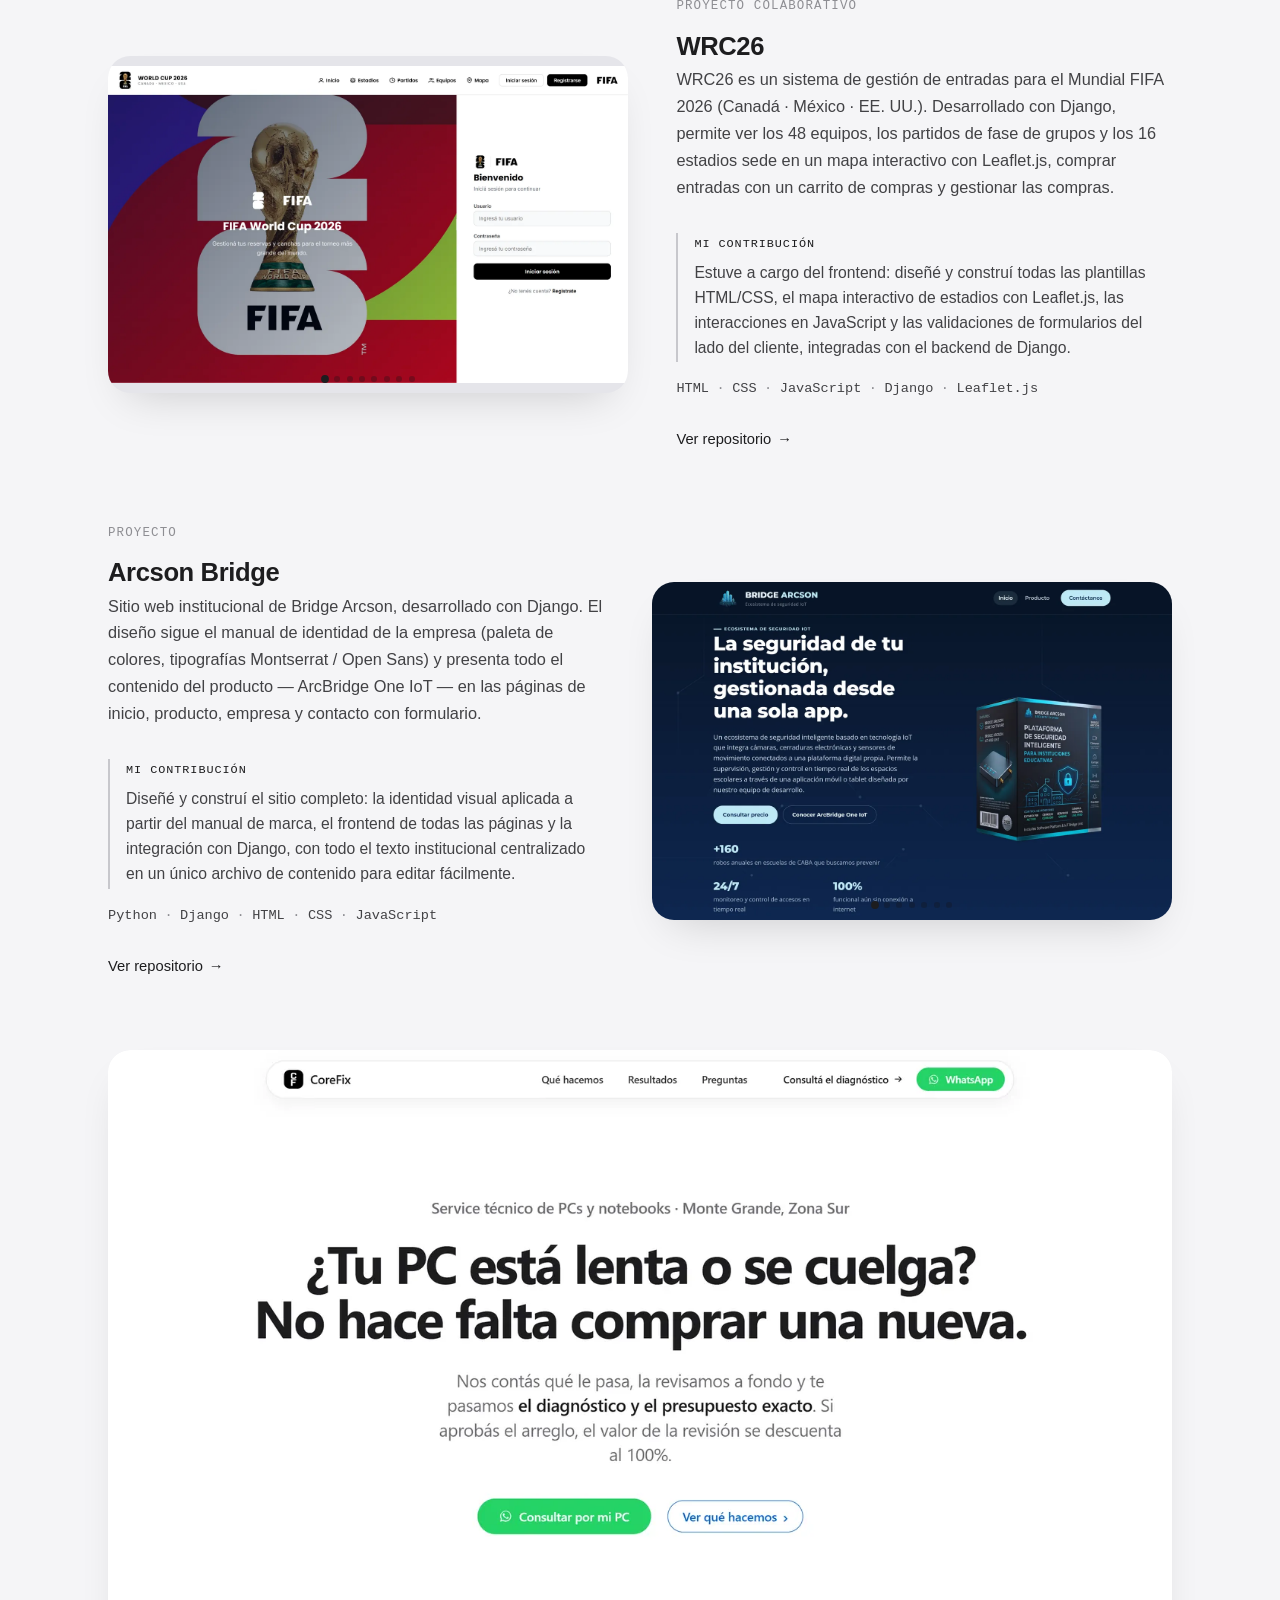
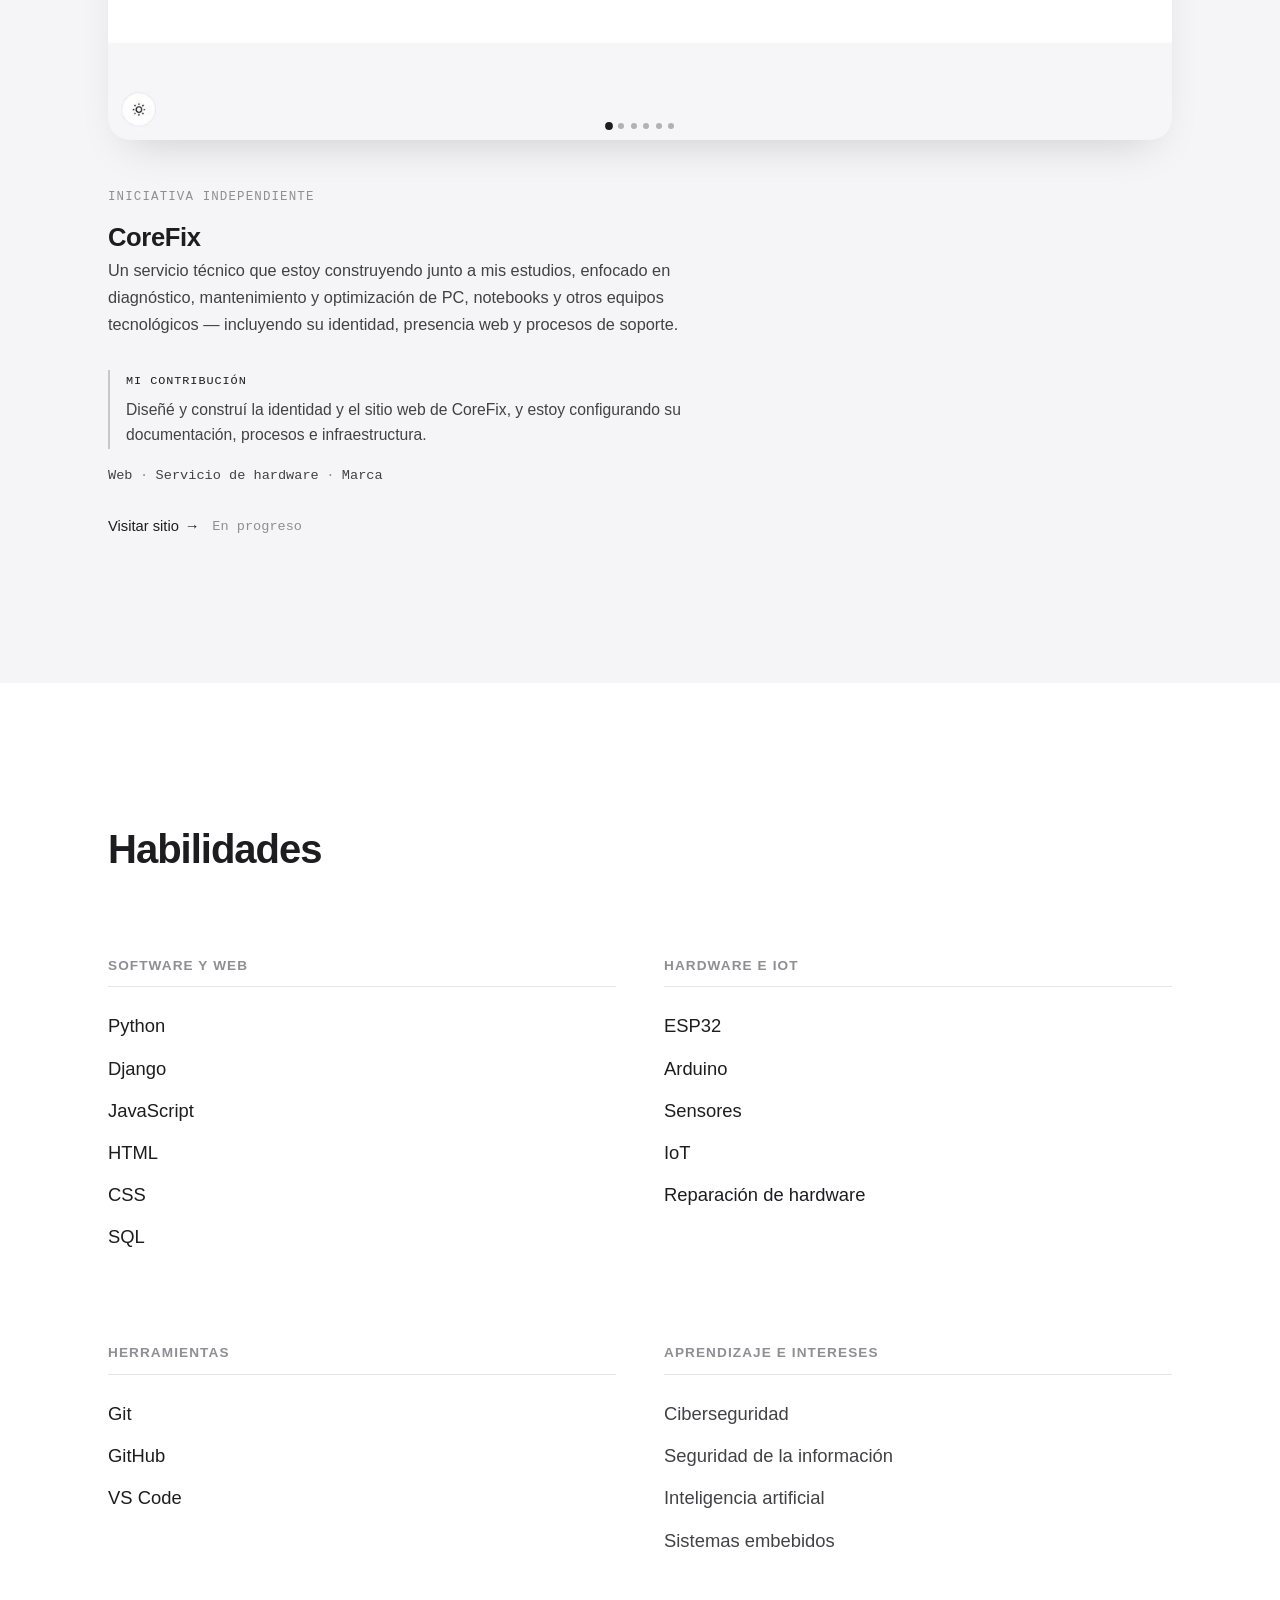
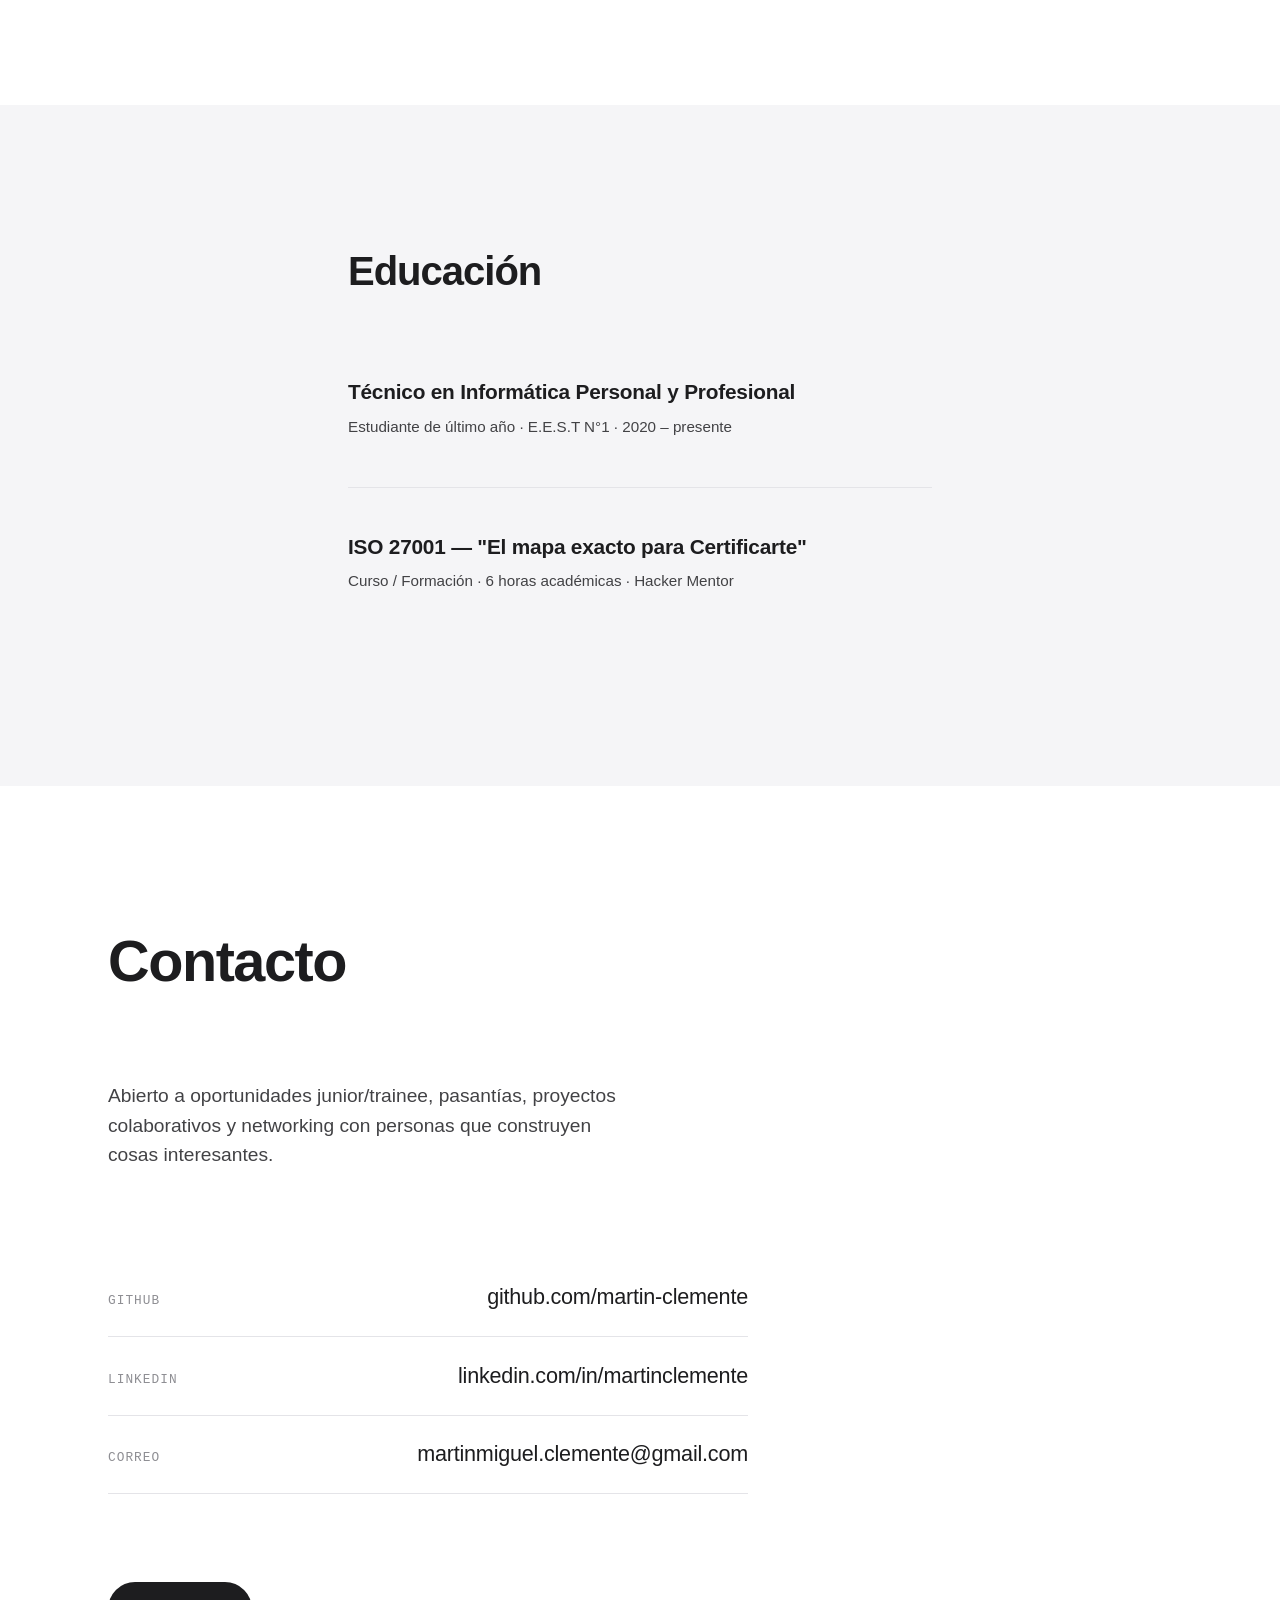
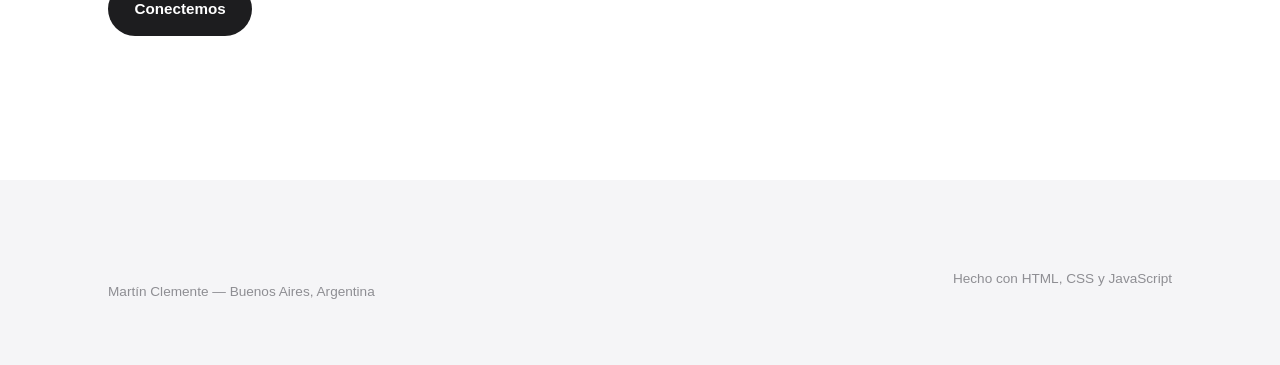
==== commit 49064909: "Lang Fixed" ====
--- a/index.html
+++ b/index.html
@@ -1,14 +1,14 @@
 <!DOCTYPE html>
-<html lang="en">
+<html lang="es">
 <head>
   <meta charset="UTF-8">
   <meta name="viewport" content="width=device-width, initial-scale=1.0">
-  <title data-i18n="meta.title">Martín Clemente | Software, Web &amp; IoT</title>
-  <meta name="description" data-i18n-content="meta.description" content="Final-year Technical Informatics student building projects across software, web development, IoT and hardware.">
+  <title data-i18n="meta.title">Martín Clemente | Software, Web e IoT</title>
+  <meta name="description" data-i18n-content="meta.description" content="Estudiante de último año de Técnico en Informática que desarrolla proyectos en software, desarrollo web, IoT y hardware.">
 
   <!-- Open Graph -->
-  <meta property="og:title" data-i18n-content="meta.title" content="Martín Clemente | Software, Web & IoT">
-  <meta property="og:description" data-i18n-content="meta.description" content="Final-year Technical Informatics student building projects across software, web development, IoT and hardware.">
+  <meta property="og:title" data-i18n-content="meta.title" content="Martín Clemente | Software, Web e IoT">
+  <meta property="og:description" data-i18n-content="meta.description" content="Estudiante de último año de Técnico en Informática que desarrolla proyectos en software, desarrollo web, IoT y hardware.">
   <meta property="og:type" content="website">
   <meta property="og:url" content="https://martin-clemente.github.io/">
   <meta property="og:image" content="https://martin-clemente.github.io/assets/images/og-image.png">
@@ -18,8 +18,8 @@
 
   <!-- Twitter/X -->
   <meta name="twitter:card" content="summary_large_image">
-  <meta name="twitter:title" data-i18n-content="meta.title" content="Martín Clemente | Software, Web & IoT">
-  <meta name="twitter:description" data-i18n-content="meta.description" content="Final-year Technical Informatics student building projects across software, web development, IoT and hardware.">
+  <meta name="twitter:title" data-i18n-content="meta.title" content="Martín Clemente | Software, Web e IoT">
+  <meta name="twitter:description" data-i18n-content="meta.description" content="Estudiante de último año de Técnico en Informática que desarrolla proyectos en software, desarrollo web, IoT y hardware.">
   <meta name="twitter:image" content="https://martin-clemente.github.io/assets/images/og-image.png">
 
   <link rel="canonical" href="https://martin-clemente.github.io/">
@@ -51,49 +51,49 @@
 </head>
 <body>
 
-  <a class="skip-link" href="#main" data-i18n="skip">Skip to content</a>
+  <a class="skip-link" href="#main" data-i18n="skip">Saltar al contenido</a>
 
   <header class="site-header" id="site-header">
     <div class="container header-inner">
       <a href="#top" class="logo">Martín Clemente</a>
 
       <div class="header-right">
-        <nav class="primary-nav" id="primary-nav" aria-label="Primary" data-i18n-aria="nav.primary">
-          <a href="#about" data-i18n="nav.about">About</a>
-          <a href="#projects" data-i18n="nav.projects">Projects</a>
-          <a href="#skills" data-i18n="nav.skills">Skills</a>
-          <a href="#education" data-i18n="nav.education">Education</a>
-          <a href="#contact" data-i18n="nav.contact">Contact</a>
-          <a href="pdf/Martin%20Clemente%20CV.pdf" target="_blank" rel="noopener" class="nav-cta" data-i18n="nav.curriculum">Curriculum</a>
+        <nav class="primary-nav" id="primary-nav" aria-label="Principal" data-i18n-aria="nav.primary">
+          <a href="#about" data-i18n="nav.about">Sobre mí</a>
+          <a href="#projects" data-i18n="nav.projects">Proyectos</a>
+          <a href="#skills" data-i18n="nav.skills">Habilidades</a>
+          <a href="#education" data-i18n="nav.education">Educación</a>
+          <a href="#contact" data-i18n="nav.contact">Contacto</a>
+          <a href="pdf/Martin%20Clemente%20CV.pdf" target="_blank" rel="noopener" class="nav-cta" data-i18n="nav.curriculum">Currículum</a>
         </nav>
 
         <div class="header-actions">
           <div class="lang-dropdown" id="lang-dropdown">
-            <button type="button" class="lang-toggle" id="lang-toggle" aria-haspopup="menu" aria-expanded="false" aria-label="Switch language">
+            <button type="button" class="lang-toggle" id="lang-toggle" aria-haspopup="menu" aria-expanded="false" aria-label="Cambiar idioma">
               <span class="flag-text" id="lang-name">Español</span>
               <svg class="arrow-language" xmlns="http://www.w3.org/2000/svg" width="24" height="24" viewBox="0 0 24 24" aria-hidden="true">
                 <path d="M7.41 8.59 12 13.17l4.59-4.58L18 10l-6 6-6-6z"/>
               </svg>
             </button>
 
-            <div class="lang-menu" id="lang-menu" role="menu" aria-label="Language" data-i18n-aria="lang.menu">
-              <button type="button" class="lang-option" data-lang-option="es" role="menuitemradio" aria-checked="false">
+            <div class="lang-menu" id="lang-menu" role="menu" aria-label="Idioma" data-i18n-aria="lang.menu">
+              <button type="button" class="lang-option" data-lang-option="es" role="menuitemradio" aria-checked="true">
                 <span class="flag-text">Español</span>
                 <svg class="lang-check" xmlns="http://www.w3.org/2000/svg" width="16" height="16" viewBox="0 0 16 16" fill="currentColor" aria-hidden="true"><path d="M13.854 3.646a.5.5 0 0 1 0 .708l-7 7a.5.5 0 0 1-.708 0l-3.5-3.5a.5.5 0 1 1 .708-.708L6.5 10.293l6.646-6.647a.5.5 0 0 1 .708 0z"/></svg>
               </button>
-              <button type="button" class="lang-option" data-lang-option="en" role="menuitemradio" aria-checked="true">
+              <button type="button" class="lang-option" data-lang-option="en" role="menuitemradio" aria-checked="false">
                 <span class="flag-text">English</span>
                 <svg class="lang-check" xmlns="http://www.w3.org/2000/svg" width="16" height="16" viewBox="0 0 16 16" fill="currentColor" aria-hidden="true"><path d="M13.854 3.646a.5.5 0 0 1 0 .708l-7 7a.5.5 0 0 1-.708 0l-3.5-3.5a.5.5 0 1 1 .708-.708L6.5 10.293l6.646-6.647a.5.5 0 0 1 .708 0z"/></svg>
               </button>
             </div>
           </div>
 
-          <button type="button" class="theme-toggle" id="theme-toggle" title="Switch to light mode">
+          <button type="button" class="theme-toggle" id="theme-toggle" title="Cambiar a modo claro">
             <svg class="icon-sun" xmlns="http://www.w3.org/2000/svg" viewBox="0 0 24 24" aria-hidden="true"><path d="M12 17a5 5 0 1 0 0-10 5 5 0 0 0 0 10zm0 2a7 7 0 1 1 0-14 7 7 0 0 1 0 14zM11 1h2v3h-2V1zm0 19h2v3h-2v-3zm10-9h3v2h-3v-2zM0 11h3v2H0v-2zm16.95-6.36 1.41-1.42 2.12 2.13-1.41 1.41-2.12-2.12zM3.51 18.24l1.41-1.41 2.13 2.12-1.42 1.42-2.12-2.13zm0-12.48 2.13-2.12 1.41 1.41L4.93 7.17l-1.42-1.41zm14.96 12.48-2.13 2.12-1.41-1.41 2.12-2.13 1.42 1.41z"/></svg>
             <svg class="icon-moon" xmlns="http://www.w3.org/2000/svg" viewBox="0 0 24 24" aria-hidden="true"><path d="M21 12.8A9 9 0 1 1 11.2 3 7 7 0 0 0 21 12.8z"/></svg>
           </button>
 
-          <button class="nav-toggle" id="nav-toggle" aria-expanded="false" aria-controls="primary-nav" aria-label="Open menu">
+          <button class="nav-toggle" id="nav-toggle" aria-expanded="false" aria-controls="primary-nav" aria-label="Abrir menú">
             <span></span><span></span><span></span>
           </button>
         </div>
@@ -106,11 +106,11 @@
     <!-- HERO -->
     <section class="hero" id="top">
       <div class="container hero-inner">
-        <p class="hero-eyebrow" data-i18n="hero.eyebrow">Final-year Technical Informatics Student</p>
+        <p class="hero-eyebrow" data-i18n="hero.eyebrow">Estudiante de último año de Técnico en Informática</p>
         <h1 class="hero-name">Martín Clemente</h1>
-        <p class="hero-tagline" data-i18n="hero.tagline">I turn problems into working systems — across software, the web, and the hardware they run on.</p>
-
-        <ul class="hero-areas" aria-label="Areas of focus">
+        <p class="hero-tagline" data-i18n="hero.tagline">Convierto problemas en sistemas que funcionan — a través del software, la web y el hardware en el que se ejecutan.</p>
+
+        <ul class="hero-areas" aria-label="Áreas de enfoque" data-i18n-aria="hero.areas">
           <li>Software</li>
           <li>Web</li>
           <li>IoT</li>
@@ -118,8 +118,8 @@
         </ul>
 
         <div class="hero-actions">
-          <a href="#projects" class="btn btn-primary" data-i18n="hero.viewProjects">View Projects</a>
-          <a href="#contact" class="btn btn-ghost" data-i18n="hero.contactMe">Contact Me</a>
+          <a href="#projects" class="btn btn-primary" data-i18n="hero.viewProjects">Ver proyectos</a>
+          <a href="#contact" class="btn btn-ghost" data-i18n="hero.contactMe">Contáctame</a>
         </div>
 
         <div class="hero-links">
@@ -132,13 +132,13 @@
     <!-- ABOUT -->
     <section class="section tone-a" id="about">
       <div class="container">
-        <h2 class="section-heading" data-i18n="about.heading">About</h2>
+        <h2 class="section-heading" data-i18n="about.heading">Sobre mí</h2>
         <div class="about-grid reveal">
           <img class="about-photo" src="assets/images/Me/Me.webp" alt="Martín Clemente" width="1728" height="1727" loading="lazy">
           <div class="about-body">
-            <p data-i18n="about.p1">I'm Martín Clemente, a final-year Technical Informatics student in Argentina, close to finishing my technical secondary education.</p>
-            <p data-i18n="about.p2">I'm interested in building technology that integrates software, hardware, web development and the Internet of Things — turning real problems into working projects by combining programming, electronics, sensors, embedded systems and web technologies.</p>
-            <p data-i18n="about.p3">I'm also starting to build knowledge in cybersecurity and information security.</p>
+            <p data-i18n="about.p1">Soy Martín Clemente, estudiante de último año de Técnico en Informática en Argentina, a punto de terminar mi educación secundaria técnica.</p>
+            <p data-i18n="about.p2">Me interesa construir tecnología que integre software, hardware, desarrollo web e Internet de las Cosas — convirtiendo problemas reales en proyectos funcionales al combinar programación, electrónica, sensores, sistemas embebidos y tecnologías web.</p>
+            <p data-i18n="about.p3">También estoy empezando a sumar conocimientos en ciberseguridad y seguridad de la información.</p>
           </div>
         </div>
       </div>
@@ -147,45 +147,45 @@
     <!-- PROJECTS -->
     <section class="section tone-b" id="projects">
       <div class="container">
-        <h2 class="section-heading" data-i18n="projects.heading">Projects</h2>
+        <h2 class="section-heading" data-i18n="projects.heading">Proyectos</h2>
 
         <!-- Featured: AirSense -->
         <article class="project project-featured reveal">
-          <div class="carousel project-media" data-carousel aria-roledescription="carousel" data-i18n-aria="carousel.airsenseLabel" aria-label="AirSense screenshots">
+          <div class="carousel project-media" data-carousel aria-roledescription="carousel" data-i18n-aria="carousel.airsenseLabel" aria-label="Capturas de AirSense">
             <div class="carousel-slides" data-carousel-track>
-              <img class="carousel-slide" src="assets/images/AirSense/airsense-1.webp" alt="AirSense screenshot 1" loading="lazy" data-carousel-slide>
-              <img class="carousel-slide" src="assets/images/AirSense/airsense-2.webp" alt="AirSense screenshot 2" loading="lazy" data-carousel-slide>
-              <img class="carousel-slide" src="assets/images/AirSense/airsense-3.webp" alt="AirSense screenshot 3" loading="lazy" data-carousel-slide>
-              <img class="carousel-slide" src="assets/images/AirSense/airsense-4.webp" alt="AirSense screenshot 4" loading="lazy" data-carousel-slide>
-              <img class="carousel-slide" src="assets/images/AirSense/airsense-5.webp" alt="AirSense screenshot 5" loading="lazy" data-carousel-slide>
-              <img class="carousel-slide" src="assets/images/AirSense/airsense-6.webp" alt="AirSense screenshot 6" loading="lazy" data-carousel-slide>
-              <img class="carousel-slide" src="assets/images/AirSense/airsense-7.webp" alt="AirSense screenshot 7" loading="lazy" data-carousel-slide>
-            </div>
-
-            <button class="carousel-btn carousel-prev" type="button" data-carousel-prev data-i18n-aria="carousel.prev" aria-label="Previous screenshot">‹</button>
-            <button class="carousel-btn carousel-next" type="button" data-carousel-next data-i18n-aria="carousel.next" aria-label="Next screenshot">›</button>
+              <img class="carousel-slide" src="assets/images/AirSense/airsense-1.webp" alt="Captura de AirSense 1" loading="lazy" data-carousel-slide>
+              <img class="carousel-slide" src="assets/images/AirSense/airsense-2.webp" alt="Captura de AirSense 2" loading="lazy" data-carousel-slide>
+              <img class="carousel-slide" src="assets/images/AirSense/airsense-3.webp" alt="Captura de AirSense 3" loading="lazy" data-carousel-slide>
+              <img class="carousel-slide" src="assets/images/AirSense/airsense-4.webp" alt="Captura de AirSense 4" loading="lazy" data-carousel-slide>
+              <img class="carousel-slide" src="assets/images/AirSense/airsense-5.webp" alt="Captura de AirSense 5" loading="lazy" data-carousel-slide>
+              <img class="carousel-slide" src="assets/images/AirSense/airsense-6.webp" alt="Captura de AirSense 6" loading="lazy" data-carousel-slide>
+              <img class="carousel-slide" src="assets/images/AirSense/airsense-7.webp" alt="Captura de AirSense 7" loading="lazy" data-carousel-slide>
+            </div>
+
+            <button class="carousel-btn carousel-prev" type="button" data-carousel-prev data-i18n-aria="carousel.prev" aria-label="Captura anterior">‹</button>
+            <button class="carousel-btn carousel-next" type="button" data-carousel-next data-i18n-aria="carousel.next" aria-label="Siguiente captura">›</button>
 
             <div class="carousel-dots" data-carousel-dots></div>
 
-            <a class="carousel-repo-link" href="https://github.com/GustavoEstevez/Sistema_AirSense-" target="_blank" rel="noopener"><span data-i18n="btn.viewRepo">View Repository</span> ↗</a>
+            <a class="carousel-repo-link" href="https://github.com/GustavoEstevez/Sistema_AirSense-" target="_blank" rel="noopener"><span data-i18n="btn.viewRepo">Ver repositorio</span> ↗</a>
           </div>
           <div class="project-body">
-            <span class="project-tag project-tag-featured" data-i18n="tag.featured">Featured Project</span>
+            <span class="project-tag project-tag-featured" data-i18n="tag.featured">Proyecto destacado</span>
             <h3>AirSense</h3>
-            <span class="project-type" data-i18n="project.airsense.type">Collaborative Project</span>
-            <p class="project-desc" data-i18n-html="project.airsense.desc">An environmental monitoring system built to improve understanding of indoor/outdoor conditions through real-time data collection and visualization. Tracks temperature, humidity, ambient noise and CO₂ using ESP32-based sensors, with a web dashboard for visualization and alerts, plus AI-assisted analysis to support recommendations. AirSense competed at <strong>ACTE 2026</strong> and advanced to a second instance.</p>
+            <span class="project-type" data-i18n="project.airsense.type">Proyecto colaborativo</span>
+            <p class="project-desc" data-i18n-html="project.airsense.desc">Sistema de monitoreo ambiental construido para comprender mejor las condiciones interiores/exteriores mediante recolección y visualización de datos en tiempo real. Registra temperatura, humedad, ruido ambiental y CO₂ con sensores basados en ESP32, con un panel web para visualización y alertas, más análisis asistido por IA para respaldar recomendaciones. AirSense compitió en <strong>ACTE 2026</strong> y avanzó a una segunda instancia.</p>
 
             <div class="project-contribution">
-              <span class="contribution-label" data-i18n="contribution.label">My contribution</span>
-              <p data-i18n="project.airsense.contribution">I designed and built the dashboard and the whole website: the data visualization panel with alerts, plus the frontend integrated with the ESP32-based sensor data.</p>
+              <span class="contribution-label" data-i18n="contribution.label">Mi contribución</span>
+              <p data-i18n="project.airsense.contribution">Diseñé y construí el dashboard y toda la página web: el panel de visualización de datos con alertas, más el frontend integrado con los datos de los sensores basados en ESP32.</p>
             </div>
 
             <ul class="tech-tags">
-              <li>ESP32</li><li>IoT</li><li data-i18n="tag.sensors">Sensors</li><li>Web</li><li data-i18n="tag.data">Data</li><li data-i18n="tag.ai">AI</li>
+              <li>ESP32</li><li>IoT</li><li data-i18n="tag.sensors">Sensores</li><li>Web</li><li data-i18n="tag.data">Datos</li><li data-i18n="tag.ai">IA</li>
             </ul>
 
             <div class="project-links">
-              <a href="https://github.com/GustavoEstevez/Sistema_AirSense-" target="_blank" rel="noopener" class="btn btn-small" data-i18n="btn.viewRepo">View Repository</a>
+              <a href="https://github.com/GustavoEstevez/Sistema_AirSense-" target="_blank" rel="noopener" class="btn btn-small" data-i18n="btn.viewRepo">Ver repositorio</a>
             </div>
           </div>
         </article>
@@ -195,33 +195,33 @@
 
           <!-- WRC26 -->
           <article class="project project-card reveal">
-            <div class="carousel project-media project-media-card" data-carousel aria-roledescription="carousel" data-i18n-aria="carousel.wrc26Label" aria-label="WRC26 screenshots">
+            <div class="carousel project-media project-media-card" data-carousel aria-roledescription="carousel" data-i18n-aria="carousel.wrc26Label" aria-label="Capturas de WRC26">
               <div class="carousel-slides" data-carousel-track>
-                <img class="carousel-slide" src="assets/images/WRC26/wrc26-1.webp" alt="WRC26 login screen" loading="lazy" data-carousel-slide>
-                <img class="carousel-slide" src="assets/images/WRC26/wrc26-2.webp" alt="WRC26 teams screen" loading="lazy" data-carousel-slide>
-                <img class="carousel-slide" src="assets/images/WRC26/wrc26-3.webp" alt="WRC26 matches screen" loading="lazy" data-carousel-slide>
-                <img class="carousel-slide" src="assets/images/WRC26/wrc26-4.webp" alt="WRC26 map screen" loading="lazy" data-carousel-slide>
-                <img class="carousel-slide" src="assets/images/WRC26/wrc26-5.webp" alt="WRC26 map screen 2" loading="lazy" data-carousel-slide>
-                <img class="carousel-slide" src="assets/images/WRC26/wrc26-6.webp" alt="WRC26 map screen 3" loading="lazy" data-carousel-slide>
-                <img class="carousel-slide" src="assets/images/WRC26/wrc26-7.webp" alt="WRC26 screenshot 2" loading="lazy" data-carousel-slide>
-                <img class="carousel-slide" src="assets/images/WRC26/wrc26-8.webp" alt="WRC26 screenshot 3" loading="lazy" data-carousel-slide>
-              </div>
-
-              <button class="carousel-btn carousel-prev" type="button" data-carousel-prev data-i18n-aria="carousel.prev" aria-label="Previous screenshot">‹</button>
-              <button class="carousel-btn carousel-next" type="button" data-carousel-next data-i18n-aria="carousel.next" aria-label="Next screenshot">›</button>
+                <img class="carousel-slide" src="assets/images/WRC26/wrc26-1.webp" alt="Pantalla de inicio de WRC26" loading="lazy" data-carousel-slide>
+                <img class="carousel-slide" src="assets/images/WRC26/wrc26-2.webp" alt="Pantalla de equipos de WRC26" loading="lazy" data-carousel-slide>
+                <img class="carousel-slide" src="assets/images/WRC26/wrc26-3.webp" alt="Pantalla de partidos de WRC26" loading="lazy" data-carousel-slide>
+                <img class="carousel-slide" src="assets/images/WRC26/wrc26-4.webp" alt="Pantalla de mapa de WRC26" loading="lazy" data-carousel-slide>
+                <img class="carousel-slide" src="assets/images/WRC26/wrc26-5.webp" alt="Pantalla de mapa de WRC26 2" loading="lazy" data-carousel-slide>
+                <img class="carousel-slide" src="assets/images/WRC26/wrc26-6.webp" alt="Pantalla de mapa de WRC26 3" loading="lazy" data-carousel-slide>
+                <img class="carousel-slide" src="assets/images/WRC26/wrc26-7.webp" alt="Captura de WRC26 2" loading="lazy" data-carousel-slide>
+                <img class="carousel-slide" src="assets/images/WRC26/wrc26-8.webp" alt="Captura de WRC26 3" loading="lazy" data-carousel-slide>
+              </div>
+
+              <button class="carousel-btn carousel-prev" type="button" data-carousel-prev data-i18n-aria="carousel.prev" aria-label="Captura anterior">‹</button>
+              <button class="carousel-btn carousel-next" type="button" data-carousel-next data-i18n-aria="carousel.next" aria-label="Siguiente captura">›</button>
 
               <div class="carousel-dots" data-carousel-dots></div>
 
-              <a class="carousel-repo-link" href="https://github.com/GustavoEstevez/WRC26" target="_blank" rel="noopener"><span data-i18n="btn.viewRepo">View Repository</span> ↗</a>
+              <a class="carousel-repo-link" href="https://github.com/GustavoEstevez/WRC26" target="_blank" rel="noopener"><span data-i18n="btn.viewRepo">Ver repositorio</span> ↗</a>
             </div>
             <div class="project-info">
-              <span class="project-tag" data-i18n="tag.collaborative">Collaborative Project</span>
+              <span class="project-tag" data-i18n="tag.collaborative">Proyecto colaborativo</span>
               <h3>WRC26</h3>
-              <p class="project-desc" data-i18n="project.wrc26.desc">WRC26 is a ticket management system for the FIFA World Cup 2026 (Canada · Mexico · USA). Built with Django, it lets users browse the 48 teams, group-stage matches and the 16 host stadiums on an interactive Leaflet.js map, buy tickets through a shopping cart and manage their purchases.</p>
+              <p class="project-desc" data-i18n="project.wrc26.desc">WRC26 es un sistema de gestión de entradas para el Mundial FIFA 2026 (Canadá · México · EE. UU.). Desarrollado con Django, permite ver los 48 equipos, los partidos de fase de grupos y los 16 estadios sede en un mapa interactivo con Leaflet.js, comprar entradas con un carrito de compras y gestionar las compras.</p>
 
               <div class="project-contribution">
-                <span class="contribution-label" data-i18n="contribution.label">My contribution</span>
-                <p data-i18n="project.wrc26.contribution">I was in charge of the frontend: designing and building all the HTML/CSS templates, the interactive stadiums map with Leaflet.js, the JavaScript interactions and client-side form validations, integrated with the Django backend.</p>
+                <span class="contribution-label" data-i18n="contribution.label">Mi contribución</span>
+                <p data-i18n="project.wrc26.contribution">Estuve a cargo del frontend: diseñé y construí todas las plantillas HTML/CSS, el mapa interactivo de estadios con Leaflet.js, las interacciones en JavaScript y las validaciones de formularios del lado del cliente, integradas con el backend de Django.</p>
               </div>
 
               <ul class="tech-tags">
@@ -229,39 +229,39 @@
               </ul>
 
               <div class="project-links">
-                <a href="https://github.com/GustavoEstevez/WRC26" target="_blank" rel="noopener" class="btn btn-small" data-i18n="btn.viewRepo">View Repository</a>
+                <a href="https://github.com/GustavoEstevez/WRC26" target="_blank" rel="noopener" class="btn btn-small" data-i18n="btn.viewRepo">Ver repositorio</a>
               </div>
             </div>
           </article>
 
           <!-- Arcson Bridge -->
           <article class="project project-card project-card--reverse reveal">
-            <div class="carousel project-media project-media-card" data-carousel aria-roledescription="carousel" data-i18n-aria="carousel.arcsonLabel" aria-label="Arcson Bridge screenshots">
+            <div class="carousel project-media project-media-card" data-carousel aria-roledescription="carousel" data-i18n-aria="carousel.arcsonLabel" aria-label="Capturas de Arcson Bridge">
               <div class="carousel-slides" data-carousel-track>
-                <img class="carousel-slide" src="assets/images/BridgeArcson/arcson-1.webp" alt="Arcson Bridge screenshot 1" loading="lazy" data-carousel-slide>
-                <img class="carousel-slide" src="assets/images/BridgeArcson/arcson-2.webp" alt="Arcson Bridge screenshot 2" loading="lazy" data-carousel-slide>
-                <img class="carousel-slide" src="assets/images/BridgeArcson/arcson-3.webp" alt="Arcson Bridge screenshot 3" loading="lazy" data-carousel-slide>
-                <img class="carousel-slide" src="assets/images/BridgeArcson/arcson-4.webp" alt="Arcson Bridge screenshot 4" loading="lazy" data-carousel-slide>
-                <img class="carousel-slide" src="assets/images/BridgeArcson/arcson-5.webp" alt="Arcson Bridge screenshot 5" loading="lazy" data-carousel-slide>
-                <img class="carousel-slide" src="assets/images/BridgeArcson/arcson-6.webp" alt="Arcson Bridge screenshot 6" loading="lazy" data-carousel-slide>
-                <img class="carousel-slide" src="assets/images/BridgeArcson/arcson-7.webp" alt="Arcson Bridge screenshot 7" loading="lazy" data-carousel-slide>
-              </div>
-
-              <button class="carousel-btn carousel-prev" type="button" data-carousel-prev data-i18n-aria="carousel.prev" aria-label="Previous screenshot">‹</button>
-              <button class="carousel-btn carousel-next" type="button" data-carousel-next data-i18n-aria="carousel.next" aria-label="Next screenshot">›</button>
+                <img class="carousel-slide" src="assets/images/BridgeArcson/arcson-1.webp" alt="Captura de Arcson Bridge 1" loading="lazy" data-carousel-slide>
+                <img class="carousel-slide" src="assets/images/BridgeArcson/arcson-2.webp" alt="Captura de Arcson Bridge 2" loading="lazy" data-carousel-slide>
+                <img class="carousel-slide" src="assets/images/BridgeArcson/arcson-3.webp" alt="Captura de Arcson Bridge 3" loading="lazy" data-carousel-slide>
+                <img class="carousel-slide" src="assets/images/BridgeArcson/arcson-4.webp" alt="Captura de Arcson Bridge 4" loading="lazy" data-carousel-slide>
+                <img class="carousel-slide" src="assets/images/BridgeArcson/arcson-5.webp" alt="Captura de Arcson Bridge 5" loading="lazy" data-carousel-slide>
+                <img class="carousel-slide" src="assets/images/BridgeArcson/arcson-6.webp" alt="Captura de Arcson Bridge 6" loading="lazy" data-carousel-slide>
+                <img class="carousel-slide" src="assets/images/BridgeArcson/arcson-7.webp" alt="Captura de Arcson Bridge 7" loading="lazy" data-carousel-slide>
+              </div>
+
+              <button class="carousel-btn carousel-prev" type="button" data-carousel-prev data-i18n-aria="carousel.prev" aria-label="Captura anterior">‹</button>
+              <button class="carousel-btn carousel-next" type="button" data-carousel-next data-i18n-aria="carousel.next" aria-label="Siguiente captura">›</button>
 
               <div class="carousel-dots" data-carousel-dots></div>
 
-              <a class="carousel-repo-link" href="https://github.com/martin-clemente/bridge-arcson" target="_blank" rel="noopener"><span data-i18n="btn.viewRepo">View Repository</span> ↗</a>
+              <a class="carousel-repo-link" href="https://github.com/martin-clemente/bridge-arcson" target="_blank" rel="noopener"><span data-i18n="btn.viewRepo">Ver repositorio</span> ↗</a>
             </div>
             <div class="project-info">
-              <span class="project-tag" data-i18n="tag.project">Project</span>
+              <span class="project-tag" data-i18n="tag.project">Proyecto</span>
               <h3>Arcson Bridge</h3>
-              <p class="project-desc" data-i18n="project.arcson.desc">Bridge Arcson's institutional website, built with Django. The design follows the company's brand manual (color palette, Montserrat / Open Sans typography) and presents the whole product story — ArcBridge One IoT — through home, product, company and contact pages with a form.</p>
+              <p class="project-desc" data-i18n="project.arcson.desc">Sitio web institucional de Bridge Arcson, desarrollado con Django. El diseño sigue el manual de identidad de la empresa (paleta de colores, tipografías Montserrat / Open Sans) y presenta todo el contenido del producto — ArcBridge One IoT — en las páginas de inicio, producto, empresa y contacto con formulario.</p>
 
               <div class="project-contribution">
-                <span class="contribution-label" data-i18n="contribution.label">My contribution</span>
-                <p data-i18n="project.arcson.contribution">I designed and built the whole site: the visual identity applied from the brand manual, the frontend of every page and the Django integration, with all institutional text centralized in a single content file for easy editing.</p>
+                <span class="contribution-label" data-i18n="contribution.label">Mi contribución</span>
+                <p data-i18n="project.arcson.contribution">Diseñé y construí el sitio completo: la identidad visual aplicada a partir del manual de marca, el frontend de todas las páginas y la integración con Django, con todo el texto institucional centralizado en un único archivo de contenido para editar fácilmente.</p>
               </div>
 
               <ul class="tech-tags">
@@ -269,47 +269,47 @@
               </ul>
 
               <div class="project-links">
-                <a href="https://github.com/martin-clemente/bridge-arcson" target="_blank" rel="noopener" class="btn btn-small" data-i18n="btn.viewRepo">View Repository</a>
+                <a href="https://github.com/martin-clemente/bridge-arcson" target="_blank" rel="noopener" class="btn btn-small" data-i18n="btn.viewRepo">Ver repositorio</a>
               </div>
             </div>
           </article>
 
           <!-- CoreFix -->
           <article class="project project-card project-card--wide reveal">
-            <div class="carousel project-media project-media-card" data-carousel aria-roledescription="carousel" data-i18n-aria="carousel.corefixLabel" aria-label="CoreFix screenshots">
+            <div class="carousel project-media project-media-card" data-carousel aria-roledescription="carousel" data-i18n-aria="carousel.corefixLabel" aria-label="Capturas de CoreFix">
               <div class="carousel-slides" data-carousel-track>
-                <img class="carousel-slide" src="assets/images/CoreFix/corefix-1.webp" alt="CoreFix landing page screenshot" loading="lazy" data-carousel-slide>
-                <img class="carousel-slide" src="assets/images/CoreFix/corefix-2.webp" alt="CoreFix landing page screenshot 2" loading="lazy" data-carousel-slide>
-                <img class="carousel-slide" src="assets/images/CoreFix/corefix-3.webp" alt="CoreFix landing page screenshot 3" loading="lazy" data-carousel-slide>
-                <img class="carousel-slide" src="assets/images/CoreFix/corefix-4.webp" alt="CoreFix landing page screenshot 4" loading="lazy" data-carousel-slide>
-                <img class="carousel-slide" src="assets/images/CoreFix/corefix-5.webp" alt="CoreFix landing page screenshot 5" loading="lazy" data-carousel-slide>
-                <img class="carousel-slide" src="assets/images/CoreFix/corefix-6.webp" alt="CoreFix landing page screenshot 6" loading="lazy" data-carousel-slide>
-              </div>
-
-              <button class="carousel-btn carousel-prev" type="button" data-carousel-prev data-i18n-aria="carousel.prev" aria-label="Previous screenshot">‹</button>
-              <button class="carousel-btn carousel-next" type="button" data-carousel-next data-i18n-aria="carousel.next" aria-label="Next screenshot">›</button>
+                <img class="carousel-slide" src="assets/images/CoreFix/corefix-1.webp" alt="Captura de la landing de CoreFix" loading="lazy" data-carousel-slide>
+                <img class="carousel-slide" src="assets/images/CoreFix/corefix-2.webp" alt="Captura de la landing de CoreFix 2" loading="lazy" data-carousel-slide>
+                <img class="carousel-slide" src="assets/images/CoreFix/corefix-3.webp" alt="Captura de la landing de CoreFix 3" loading="lazy" data-carousel-slide>
+                <img class="carousel-slide" src="assets/images/CoreFix/corefix-4.webp" alt="Captura de la landing de CoreFix 4" loading="lazy" data-carousel-slide>
+                <img class="carousel-slide" src="assets/images/CoreFix/corefix-5.webp" alt="Captura de la landing de CoreFix 5" loading="lazy" data-carousel-slide>
+                <img class="carousel-slide" src="assets/images/CoreFix/corefix-6.webp" alt="Captura de la landing de CoreFix 6" loading="lazy" data-carousel-slide>
+              </div>
+
+              <button class="carousel-btn carousel-prev" type="button" data-carousel-prev data-i18n-aria="carousel.prev" aria-label="Captura anterior">‹</button>
+              <button class="carousel-btn carousel-next" type="button" data-carousel-next data-i18n-aria="carousel.next" aria-label="Siguiente captura">›</button>
 
               <div class="carousel-dots" data-carousel-dots></div>
 
-              <a class="carousel-repo-link" href="https://corefix-pc.github.io/landing/" target="_blank" rel="noopener"><span data-i18n="btn.visitSite">Visit Site</span> ↗</a>
+              <a class="carousel-repo-link" href="https://corefix-pc.github.io/landing/" target="_blank" rel="noopener"><span data-i18n="btn.visitSite">Visitar sitio</span> ↗</a>
             </div>
             <div class="project-info">
-              <span class="project-tag" data-i18n="tag.independent">Independent Initiative</span>
+              <span class="project-tag" data-i18n="tag.independent">Iniciativa independiente</span>
               <h3>CoreFix</h3>
-              <p class="project-desc" data-i18n="project.corefix.desc">A technical service I'm building alongside my studies, focused on diagnostics, maintenance and optimization for PCs, notebooks and other tech equipment — including its identity, web presence and support processes.</p>
+              <p class="project-desc" data-i18n="project.corefix.desc">Un servicio técnico que estoy construyendo junto a mis estudios, enfocado en diagnóstico, mantenimiento y optimización de PC, notebooks y otros equipos tecnológicos — incluyendo su identidad, presencia web y procesos de soporte.</p>
 
               <div class="project-contribution">
-                <span class="contribution-label" data-i18n="contribution.label">My contribution</span>
-                <p data-i18n="project.corefix.contribution">Designed and built the CoreFix identity and website, and I'm setting up its documentation, processes and infrastructure.</p>
+                <span class="contribution-label" data-i18n="contribution.label">Mi contribución</span>
+                <p data-i18n="project.corefix.contribution">Diseñé y construí la identidad y el sitio web de CoreFix, y estoy configurando su documentación, procesos e infraestructura.</p>
               </div>
 
               <ul class="tech-tags">
-                <li>Web</li><li data-i18n="tag.hwService">Hardware Service</li><li data-i18n="tag.branding">Branding</li>
+                <li>Web</li><li data-i18n="tag.hwService">Servicio de hardware</li><li data-i18n="tag.branding">Marca</li>
               </ul>
 
               <div class="project-links">
-                <a href="https://corefix-pc.github.io/landing/" target="_blank" rel="noopener" class="btn btn-small" data-i18n="btn.visitSite">Visit Site</a>
-                <span class="project-status" data-i18n="status.inProgress">In progress</span>
+                <a href="https://corefix-pc.github.io/landing/" target="_blank" rel="noopener" class="btn btn-small" data-i18n="btn.visitSite">Visitar sitio</a>
+                <span class="project-status" data-i18n="status.inProgress">En progreso</span>
               </div>
             </div>
           </article>
@@ -321,34 +321,34 @@
     <!-- SKILLS -->
     <section class="section tone-a" id="skills">
       <div class="container">
-        <h2 class="section-heading" data-i18n="skills.heading">Skills</h2>
+        <h2 class="section-heading" data-i18n="skills.heading">Habilidades</h2>
 
         <div class="skills-grid">
           <div class="skill-group reveal">
-            <h3 data-i18n="skills.software">Software &amp; Web</h3>
+            <h3 data-i18n="skills.software">Software y Web</h3>
             <ul class="tech-tags">
               <li>Python</li><li>Django</li><li>JavaScript</li><li>HTML</li><li>CSS</li><li>SQL</li>
             </ul>
           </div>
 
           <div class="skill-group reveal">
-            <h3 data-i18n="skills.hardware">Hardware &amp; IoT</h3>
+            <h3 data-i18n="skills.hardware">Hardware e IoT</h3>
             <ul class="tech-tags">
-              <li>ESP32</li><li>Arduino</li><li data-i18n="tag.sensors">Sensors</li><li>IoT</li><li data-i18n="tag.hwTroubleshooting">Hardware troubleshooting</li>
+              <li>ESP32</li><li>Arduino</li><li data-i18n="tag.sensors">Sensores</li><li>IoT</li><li data-i18n="tag.hwTroubleshooting">Reparación de hardware</li>
             </ul>
           </div>
 
           <div class="skill-group reveal">
-            <h3 data-i18n="skills.tools">Tools</h3>
+            <h3 data-i18n="skills.tools">Herramientas</h3>
             <ul class="tech-tags">
               <li>Git</li><li>GitHub</li><li>VS Code</li>
             </ul>
           </div>
 
           <div class="skill-group skill-group-learning reveal">
-            <h3 data-i18n="skills.learning">Learning &amp; Areas of Interest</h3>
+            <h3 data-i18n="skills.learning">Aprendizaje e Intereses</h3>
             <ul class="tech-tags tech-tags-learning">
-              <li data-i18n="tag.cybersecurity">Cybersecurity</li><li data-i18n="tag.infoSecurity">Information Security</li><li data-i18n="tag.aiFull">Artificial Intelligence</li><li data-i18n="tag.embedded">Embedded Systems</li>
+              <li data-i18n="tag.cybersecurity">Ciberseguridad</li><li data-i18n="tag.infoSecurity">Seguridad de la información</li><li data-i18n="tag.aiFull">Inteligencia artificial</li><li data-i18n="tag.embedded">Sistemas embebidos</li>
             </ul>
           </div>
         </div>
@@ -358,17 +358,17 @@
     <!-- EDUCATION -->
     <section class="section tone-b" id="education">
       <div class="container education-grid">
-        <h2 class="section-heading" data-i18n="education.heading">Education</h2>
+        <h2 class="section-heading" data-i18n="education.heading">Educación</h2>
 
         <div>
           <article class="edu-item reveal">
             <h3>Técnico en Informática Personal y Profesional</h3>
-            <p class="edu-meta" data-i18n="education.meta1">Final-year student · E.E.S.T N°1 · 2020 – present</p>
+            <p class="edu-meta" data-i18n="education.meta1">Estudiante de último año · E.E.S.T N°1 · 2020 – presente</p>
           </article>
 
           <article class="edu-item reveal">
             <h3>ISO 27001 — "El mapa exacto para Certificarte"</h3>
-            <p class="edu-meta" data-i18n="education.meta2">Course / Training · 6 academic hours · Hacker Mentor</p>
+            <p class="edu-meta" data-i18n="education.meta2">Curso / Formación · 6 horas académicas · Hacker Mentor</p>
           </article>
         </div>
       </div>
@@ -377,8 +377,8 @@
     <!-- CONTACT -->
     <section class="section section-contact tone-a" id="contact">
       <div class="container">
-        <h2 class="section-heading" data-i18n="contact.heading">Contact</h2>
-        <p class="contact-lead" data-i18n="contact.lead">Open to junior/trainee opportunities, internships, collaborative projects and networking with people building interesting things.</p>
+        <h2 class="section-heading" data-i18n="contact.heading">Contacto</h2>
+        <p class="contact-lead" data-i18n="contact.lead">Abierto a oportunidades junior/trainee, pasantías, proyectos colaborativos y networking con personas que construyen cosas interesantes.</p>
 
         <div class="contact-links reveal">
           <a href="https://github.com/martin-clemente" target="_blank" rel="noopener" class="contact-link">
@@ -390,12 +390,12 @@
             <span class="contact-value">linkedin.com/in/martinclemente</span>
           </a>
           <a href="mailto:martinmiguel.clemente@gmail.com" class="contact-link">
-            <span class="contact-label" data-i18n="contact.email">Email</span>
+            <span class="contact-label" data-i18n="contact.email">Correo</span>
             <span class="contact-value">martinmiguel.clemente@gmail.com</span>
           </a>
         </div>
 
-        <a href="mailto:martinmiguel.clemente@gmail.com" class="btn btn-primary contact-cta" data-i18n="contact.cta">Let's connect</a>
+        <a href="mailto:martinmiguel.clemente@gmail.com" class="btn btn-primary contact-cta" data-i18n="contact.cta">Conectemos</a>
       </div>
     </section>
 
@@ -404,7 +404,7 @@
   <footer class="site-footer">
     <div class="container footer-inner">
       <p>Martín Clemente — Buenos Aires, Argentina</p>
-      <p class="footer-meta" data-i18n="footer.built">Built with HTML, CSS &amp; JavaScript</p>
+      <p class="footer-meta" data-i18n="footer.built">Hecho con HTML, CSS y JavaScript</p>
     </div>
   </footer>
 
--- a/css/style.css
+++ b/css/style.css
@@ -728,9 +728,11 @@
   .contact-value { font-size: 1.1rem; }
 }
 
-/* Very narrow screens: keep the header controls from overflowing */
+/* Very narrow screens: keep the header from overflowing while keeping the
+   current language visible next to the arrow. */
 @media (max-width: 560px) {
-  .flag-text { display: none; }
+  .logo { font-size: 0.9rem; }
+  .header-inner { gap: 0.5rem; }
   .lang-toggle { padding: 0.4rem 0.6rem; }
 }
 
